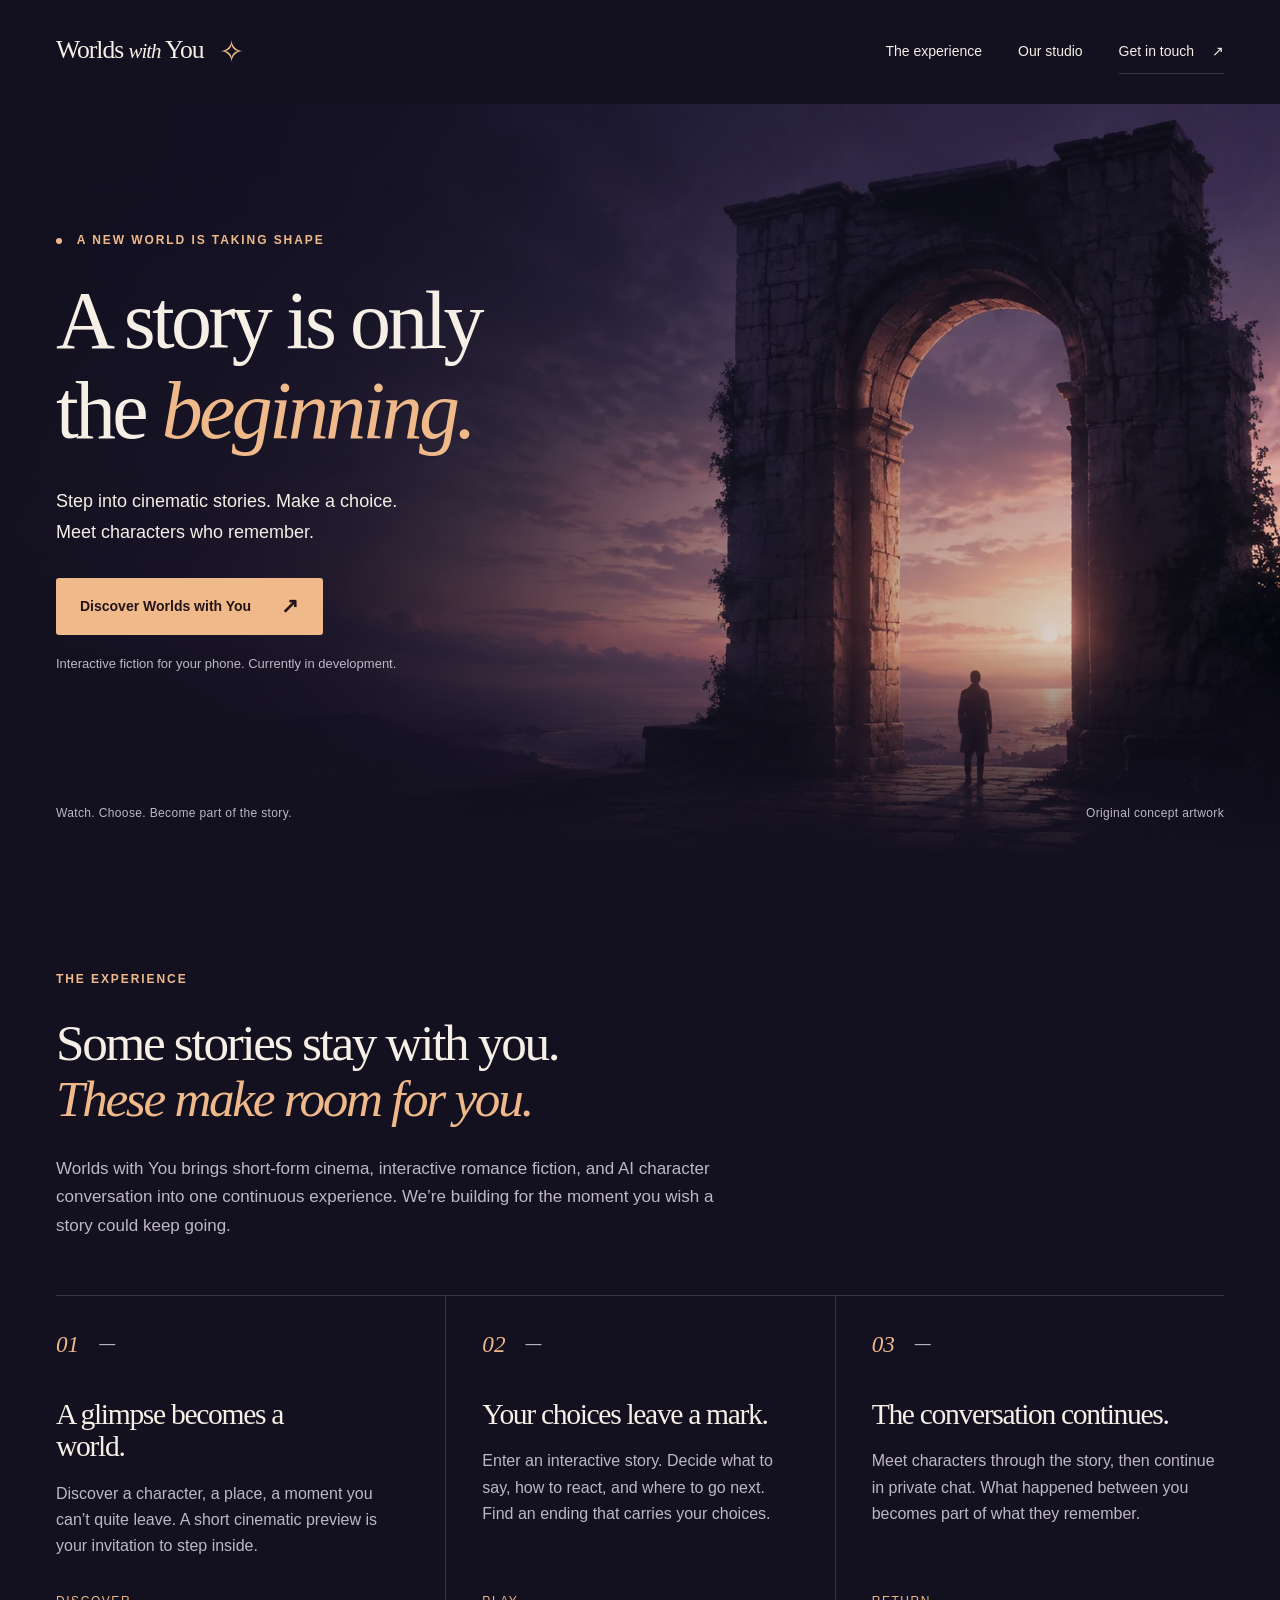
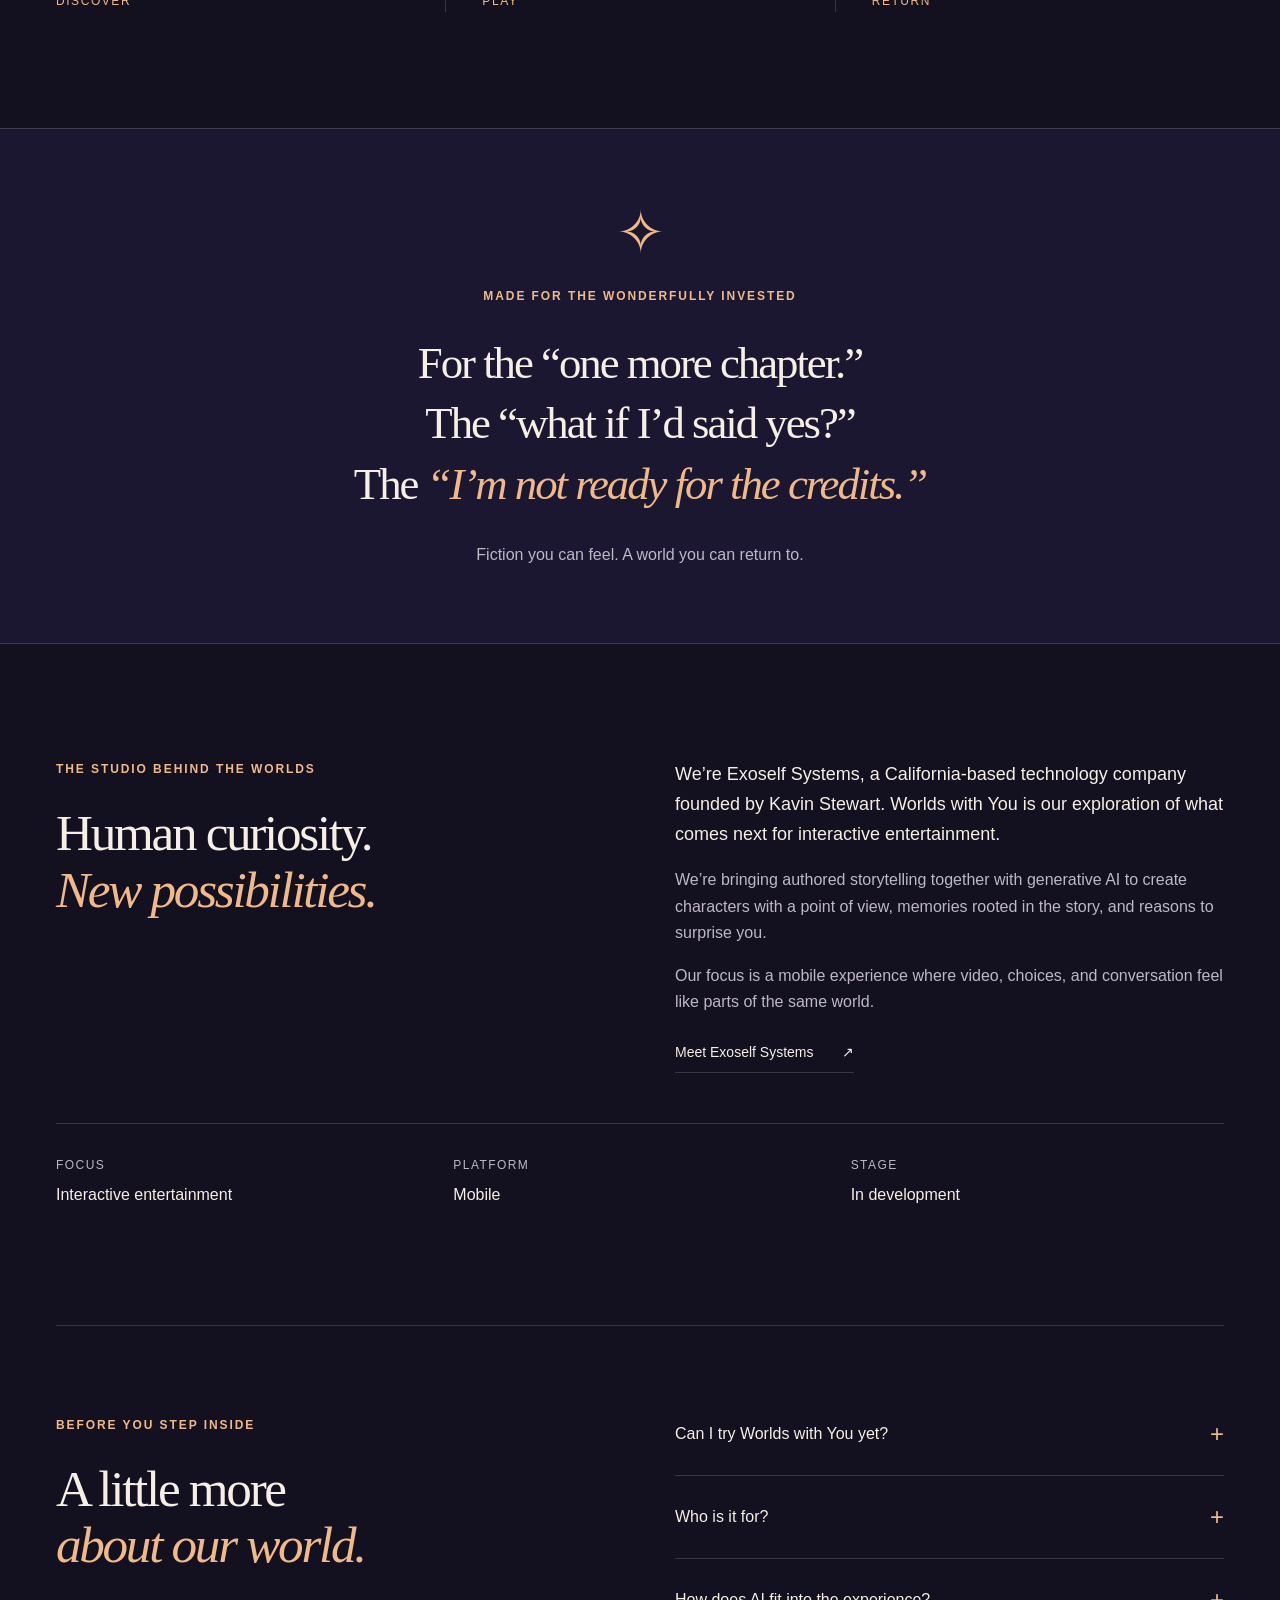
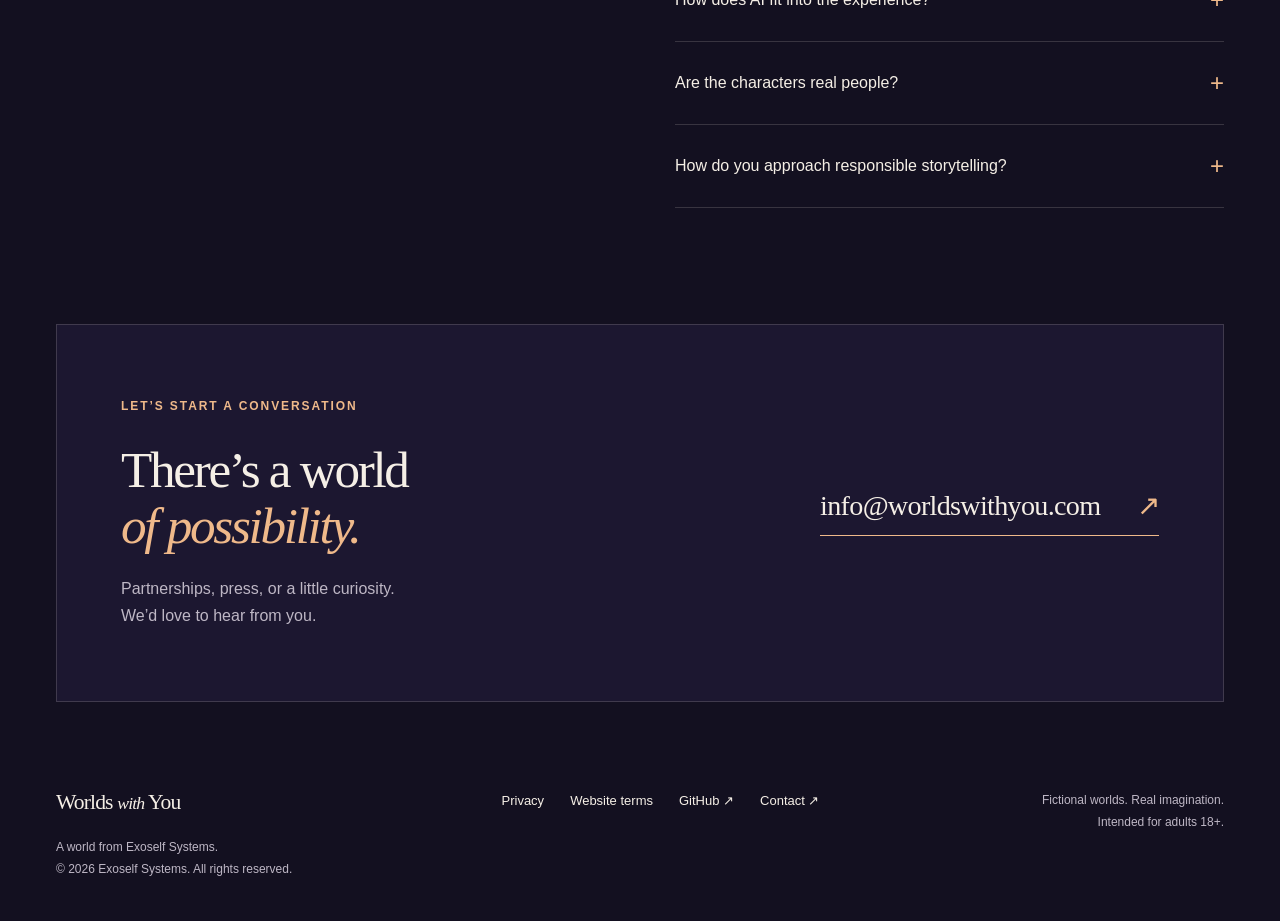
==== public/index.html @ 6b2dba23 "Build Worlds with You public website" ====
<!doctype html>
<html lang="en">
<head>
  <meta charset="utf-8">
  <meta name="viewport" content="width=device-width, initial-scale=1">
  <title>Worlds with You — Stories you step into</title>
  <meta name="description" content="Worlds with You is a new mobile entertainment experience blending cinematic stories, meaningful choices, and AI characters who remember. In development by Exoself Systems.">
  <meta name="theme-color" content="#131020">
  <link rel="canonical" href="https://worldswithyou.com/">
  <meta property="og:type" content="website">
  <meta property="og:title" content="Worlds with You — Stories you step into">
  <meta property="og:description" content="A story is only the beginning. Discover a new kind of interactive fiction, in development by Exoself Systems.">
  <meta property="og:url" content="https://worldswithyou.com/">
  <meta property="og:site_name" content="Worlds with You">
  <meta name="twitter:card" content="summary">
  <link rel="icon" href="assets/favicon.svg" type="image/svg+xml">
  <link rel="stylesheet" href="assets/styles.css">
  <link rel="preload" as="image" href="assets/threshold.webp">
  <script type="application/ld+json">{"@context":"https://schema.org","@type":"Organization","name":"Worlds with You","url":"https://worldswithyou.com/","email":"info@worldswithyou.com","description":"A mobile interactive fiction product in development by Exoself Systems.","parentOrganization":{"@type":"Organization","name":"Exoself Systems","url":"https://exoselfsystems.com/"},"sameAs":["https://github.com/kavinstewart/worldswithyou"]}</script>
</head>
<body>
  <a class="skip-link" href="#main">Skip to content</a>
  <header class="site-header wrap">
    <a class="wordmark" href="./" aria-label="Worlds with You home">Worlds <em>with</em> You<span class="brand-star" aria-hidden="true">✧</span></a>
    <nav aria-label="Main navigation">
      <a href="#experience">The experience</a>
      <a href="#studio">Our studio</a>
      <a class="nav-contact" href="#contact">Get in touch <span aria-hidden="true">↗</span></a>
    </nav>
  </header>
  <main id="main">
    <section class="hero" aria-labelledby="hero-title">
      <img class="hero-art" src="assets/threshold.webp" alt="A stone arch opens onto a luminous sea beneath a dusk-to-dawn sky." width="1672" height="941" fetchpriority="high">
      <div class="hero-shade"></div>
      <div class="hero-content wrap">
        <p class="eyebrow"><span class="status-dot" aria-hidden="true"></span> A new world is taking shape</p>
        <h1 id="hero-title">A story is only<br>the <em>beginning.</em></h1>
        <p class="hero-description">Step into cinematic stories. Make a choice.<br class="desktop-break"> Meet characters who remember.</p>
        <a class="button" href="#experience">Discover Worlds with You <span aria-hidden="true">↗</span></a>
        <p class="hero-note">Interactive fiction for your phone. Currently in development.</p>
      </div>
      <div class="hero-bottom wrap"><span>Watch. Choose. Become part of the story.</span><span class="art-note">Original concept artwork</span></div>
    </section>

    <section class="experience wrap section" id="experience" aria-labelledby="experience-title">
      <div class="section-heading"><p class="eyebrow">The experience</p><h2 id="experience-title">Some stories stay with you.<br><em>These make room for you.</em></h2></div>
      <p class="section-intro">Worlds with You brings short-form cinema, interactive romance fiction, and AI character conversation into one continuous experience. We’re building for the moment you wish a story could keep going.</p>
      <div class="chapters">
        <article><span class="chapter-number">01 <span aria-hidden="true">—</span></span><h3>A glimpse becomes a world.</h3><p>Discover a character, a place, a moment you can’t quite leave. A short cinematic preview is your invitation to step inside.</p><span class="chapter-label">Discover</span></article>
        <article><span class="chapter-number">02 <span aria-hidden="true">—</span></span><h3>Your choices leave a mark.</h3><p>Enter an interactive story. Decide what to say, how to react, and where to go next. Find an ending that carries your choices.</p><span class="chapter-label">Play</span></article>
        <article><span class="chapter-number">03 <span aria-hidden="true">—</span></span><h3>The conversation continues.</h3><p>Meet characters through the story, then continue in private chat. What happened between you becomes part of what they remember.</p><span class="chapter-label">Return</span></article>
      </div>
    </section>

    <section class="manifesto" aria-labelledby="manifesto-title">
      <div class="wrap manifesto-inner"><span class="large-star" aria-hidden="true">✧</span><p class="eyebrow">Made for the wonderfully invested</p><h2 id="manifesto-title">For the “one more chapter.”<br>The “what if I’d said yes?”<br>The <em>“I’m not ready for the credits.”</em></h2><p>Fiction you can feel. A world you can return to.</p></div>
    </section>

    <section class="studio wrap section" id="studio" aria-labelledby="studio-title">
      <div><p class="eyebrow">The studio behind the worlds</p><h2 id="studio-title">Human curiosity.<br><em>New possibilities.</em></h2></div>
      <div class="studio-copy"><p class="lead">We’re Exoself Systems, a California-based technology company founded by Kavin Stewart. Worlds with You is our exploration of what comes next for interactive entertainment.</p><p>We’re bringing authored storytelling together with generative AI to create characters with a point of view, memories rooted in the story, and reasons to surprise you.</p><p>Our focus is a mobile experience where video, choices, and conversation feel like parts of the same world.</p><a class="text-link" href="https://exoselfsystems.com/">Meet Exoself Systems <span aria-hidden="true">↗</span></a></div>
      <div class="studio-facts"><div><span>Focus</span><strong>Interactive entertainment</strong></div><div><span>Platform</span><strong>Mobile</strong></div><div><span>Stage</span><strong>In development</strong></div></div>
    </section>

    <section class="questions wrap section" aria-labelledby="questions-title">
      <div><p class="eyebrow">Before you step inside</p><h2 id="questions-title">A little more<br><em>about our world.</em></h2></div>
      <div class="faq-list">
        <details><summary>Can I try Worlds with You yet?<span aria-hidden="true">+</span></summary><p>We’re developing the first experience. There’s no public release or announced launch date yet. For product questions or partnership enquiries, contact <a href="mailto:info@worldswithyou.com">info@worldswithyou.com</a>.</p></details>
        <details><summary>Who is it for?<span aria-hidden="true">+</span></summary><p>Worlds with You is being created for adults aged 18 and over who enjoy cinematic stories, interactive romance, and character-driven fiction. All romanceable characters are adults.</p></details>
        <details><summary>How does AI fit into the experience?<span aria-hidden="true">+</span></summary><p>We’re combining authored story moments with AI-generated character dialogue. Conversations are designed to reflect each character’s personality and what they know about your story, including the choices you’ve made.</p></details>
        <details><summary>Are the characters real people?<span aria-hidden="true">+</span></summary><p>No. The worlds, stories, and characters are fiction. Worlds with You is an entertainment experience, and we make that distinction clear.</p></details>
        <details><summary>How do you approach responsible storytelling?<span aria-hidden="true">+</span></summary><p>Our development principles include an adult audience, clear fictional framing, character boundaries, and content review. The app’s privacy information and terms will be available before a public release.</p></details>
      </div>
    </section>

    <section class="contact wrap" id="contact" aria-labelledby="contact-title"><div><p class="eyebrow">Let’s start a conversation</p><h2 id="contact-title">There’s a world<br><em>of possibility.</em></h2><p>Partnerships, press, or a little curiosity.<br>We’d love to hear from you.</p></div><a class="contact-link" href="mailto:info@worldswithyou.com">info@worldswithyou.com <span aria-hidden="true">↗</span></a></section>
  </main>
  <footer class="site-footer wrap"><div><a class="wordmark" href="./">Worlds <em>with</em> You</a><p>A world from Exoself Systems.<br>© 2026 Exoself Systems. All rights reserved.</p></div><div class="footer-links"><a href="privacy/">Privacy</a><a href="terms/">Website terms</a><a href="https://github.com/kavinstewart/worldswithyou">GitHub <span aria-hidden="true">↗</span></a><a href="mailto:info@worldswithyou.com">Contact <span aria-hidden="true">↗</span></a></div><p class="footer-note">Fictional worlds. Real imagination.<br>Intended for adults 18+.</p></footer>
</body>
</html>
---- public/assets/styles.css ----
:root{color-scheme:dark;--ink:#131020;--raised:#1c1730;--deep:#080610;--paper:#f5efe6;--muted:#beb7c5;--warm:#efb98a;--warm-ink:#241318;--line:rgba(245,239,230,.16);--serif:Georgia,'Times New Roman',serif;--sans:-apple-system,BlinkMacSystemFont,'Segoe UI',sans-serif}
*{box-sizing:border-box}html{scroll-behavior:smooth;scroll-padding-top:2rem}body{margin:0;background:var(--ink);color:var(--paper);font:1rem/1.65 var(--sans);-webkit-font-smoothing:antialiased}a{color:inherit;text-decoration:none}a:hover{color:var(--warm)}a:focus-visible,summary:focus-visible{outline:2px solid var(--warm);outline-offset:7px;border-radius:2px}::selection{background:var(--warm);color:var(--warm-ink)}.wrap{width:min(1280px,calc(100% - 112px));margin-inline:auto}.skip-link{position:absolute;top:-100px;left:1rem;padding:.8rem 1rem;background:var(--warm);color:var(--warm-ink);z-index:10}.skip-link:focus{top:1rem}.site-header{min-height:104px;display:flex;align-items:center;justify-content:space-between;gap:30px}.wordmark{font:1.6rem/1.2 var(--serif);white-space:nowrap;letter-spacing:-.04em}.wordmark em{font-size:.82em;font-weight:400}.brand-star{display:inline-block;font-size:1.9rem;color:var(--warm);margin-left:16px;vertical-align:middle}.site-header nav{display:flex;align-items:center;gap:36px;font-size:.875rem}.nav-contact{padding:10px 0;border-bottom:1px solid var(--line)}.nav-contact span{margin-left:14px}.hero{position:relative;isolation:isolate;min-height:750px;display:flex;align-items:center;overflow:hidden}.hero-art{position:absolute;inset:0;width:100%;height:100%;object-fit:cover;object-position:center 55%;z-index:-3}.hero-shade{position:absolute;inset:0;background:linear-gradient(90deg,rgba(19,16,32,.94) 0%,rgba(19,16,32,.80) 27%,rgba(19,16,32,.32) 58%,rgba(19,16,32,.04) 100%),linear-gradient(0deg,var(--ink) 0%,transparent 28%,rgba(19,16,32,.16) 95%);z-index:-2}.hero-content{padding-block:70px 122px}.eyebrow{margin:0 0 25px;color:var(--warm);font-size:.75rem;font-weight:550;letter-spacing:.16em;text-transform:uppercase}.status-dot{display:inline-block;width:6px;height:6px;background:var(--warm);border-radius:50%;margin-right:10px;vertical-align:middle}h1,h2,h3,p{margin-top:0}h1,h2,h3{font-family:var(--serif);font-weight:400;line-height:1.1;letter-spacing:-.045em}h1{font-size:clamp(3.6rem,6.4vw,6rem);margin-bottom:30px;max-width:800px}h1 em,h2 em{font-weight:400;color:var(--warm)}.hero-description{font-size:1.125rem;line-height:1.7;color:var(--paper);max-width:470px;margin-bottom:31px}.button{display:inline-flex;align-items:center;justify-content:space-between;gap:30px;padding:17px 24px;background:var(--warm);color:var(--warm-ink);font-size:.875rem;font-weight:600;border-radius:3px;transition:background .2s,transform .2s}.button:hover{background:#dfa477;color:var(--warm-ink);transform:translateY(-2px)}.button span{font-size:1.3rem;line-height:1}.hero-note{margin:18px 0 0;color:var(--muted);font-size:.8125rem;max-width:420px}.hero-bottom{position:absolute;bottom:30px;left:0;right:0;display:flex;justify-content:space-between;gap:20px;font-size:.75rem;letter-spacing:.03em;color:var(--muted)}.art-note{text-align:right}.section{padding-block:116px}.section-heading h2,h2{font-size:clamp(2.65rem,4vw,4rem);margin-bottom:28px}.section-intro{max-width:665px;color:var(--muted);font-size:1.0625rem;margin-bottom:55px}.chapters{display:grid;grid-template-columns:repeat(3,1fr);border-top:1px solid var(--line)}.chapters article{padding:35px 36px 0 0;display:flex;flex-direction:column}.chapters article+article{padding-left:36px;border-left:1px solid var(--line)}.chapters article:last-child{padding-right:0}.chapter-number{color:var(--warm);font:italic 1.45rem var(--serif);display:flex;align-items:center;gap:20px;margin-bottom:40px}.chapter-number span{font:1rem var(--sans);color:var(--muted)}h3{font-size:1.85rem;max-width:300px;margin-bottom:18px}.chapters p{color:var(--muted);max-width:350px;margin-bottom:32px}.chapter-label{color:var(--warm);font-size:.75rem;text-transform:uppercase;letter-spacing:.13em;margin-top:auto}.manifesto{background:var(--raised);border-block:1px solid var(--line)}.manifesto-inner{padding-block:75px;text-align:center}.large-star{font:3.7rem/1 var(--serif);color:var(--warm);display:block;margin-bottom:24px}.manifesto .eyebrow{margin-bottom:26px}.manifesto h2{font-size:clamp(2rem,3.5vw,3.3rem);line-height:1.35}.manifesto p:last-child{color:var(--muted);margin-bottom:0}.studio,.questions{display:grid;grid-template-columns:1fr 1fr;gap:50px 70px}.studio-copy p{color:var(--muted)}.studio-copy .lead{font-size:1.125rem;color:var(--paper)}.text-link{display:inline-flex;gap:28px;align-items:center;border-bottom:1px solid var(--line);padding:0 0 7px;font-size:.875rem;margin-top:10px}.studio-facts{grid-column:1/-1;display:grid;grid-template-columns:repeat(3,1fr);padding-top:32px;border-top:1px solid var(--line);gap:24px}.studio-facts span{display:block;font-size:.75rem;letter-spacing:.12em;text-transform:uppercase;color:var(--muted);margin-bottom:7px}.studio-facts strong{font-weight:450;font-size:1rem}.questions{border-top:1px solid var(--line);padding-top:90px}.faq-list details{border-bottom:1px solid var(--line)}.faq-list summary{display:flex;align-items:center;justify-content:space-between;gap:25px;padding:23px 0;list-style:none;cursor:pointer;font-size:1rem;line-height:1.5}.faq-list details:first-child summary{padding-top:0}.faq-list summary::-webkit-details-marker{display:none}.faq-list summary span{font-size:1.5rem;color:var(--warm);font-weight:300;transition:transform .2s}.faq-list details[open] summary span{transform:rotate(45deg)}.faq-list p{font-size:1rem;color:var(--muted);padding-right:25px;margin-bottom:24px}.faq-list a,.legal-copy a{text-decoration:underline;text-underline-offset:4px;overflow-wrap:anywhere}.contact{display:flex;justify-content:space-between;align-items:center;gap:40px;padding:72px 64px;background:var(--raised);border:1px solid var(--line);margin-bottom:88px}.contact h2{margin-bottom:22px}.contact p:last-child{color:var(--muted);margin-bottom:0}.contact-link{font:clamp(1.2rem,2.2vw,2rem) var(--serif);letter-spacing:-.025em;border-bottom:1px solid var(--warm);padding-bottom:13px;overflow-wrap:anywhere}.contact-link span{display:inline-block;margin-left:30px;color:var(--warm)}.site-footer{display:grid;grid-template-columns:1.2fr 1fr 1fr;gap:30px;padding-block:0 40px}.site-footer .wordmark{font-size:1.35rem}.site-footer p{font-size:.75rem;color:var(--muted);margin:20px 0 0;line-height:1.8}.footer-links{display:flex;gap:12px 26px;align-content:start;flex-wrap:wrap;font-size:.8125rem}.site-footer .footer-note{margin-top:0;text-align:right}.legal-main{max-width:800px;padding-block:65px 95px}.legal-main h1{font-size:clamp(3rem,5vw,4.5rem)}.legal-copy h2{font:1.6rem var(--serif);letter-spacing:-.02em;margin-top:35px;margin-bottom:14px}.legal-copy p,.legal-copy li{color:var(--muted)}.legal-main .eyebrow{margin-bottom:20px}.legal-footer{border-top:1px solid var(--line);padding-top:30px}.error-page{min-height:65vh}.error-page p{color:var(--muted)}
@media(min-width:1600px){.hero{min-height:850px}.hero-art{object-position:center 52%}}
@media(max-width:1000px){.wrap{width:calc(100% - 64px)}.site-header nav{gap:24px}.hero{min-height:700px}h1{font-size:5rem}.studio,.questions{gap:40px}.contact{padding:50px 40px;align-items:flex-start;flex-direction:column}.contact-link{font-size:1.7rem}.chapters article{padding-right:22px}.chapters article+article{padding-left:22px}.site-footer{grid-template-columns:1fr 1fr}.site-footer .footer-note{grid-column:1/-1;text-align:left}}
@media(max-width:680px){.wrap{width:calc(100% - 40px)}.site-header{min-height:86px;gap:20px}.wordmark{font-size:1.3rem}.brand-star{display:none}.site-header nav>a:not(.nav-contact){display:none}.site-header nav{font-size:.8125rem}.nav-contact span{margin-left:8px}.hero{min-height:780px;align-items:flex-start}.hero-content{padding-top:55px;padding-bottom:210px}.hero-art{object-position:65% center}.hero-shade{background:linear-gradient(180deg,rgba(19,16,32,.88) 0%,rgba(19,16,32,.7) 44%,rgba(19,16,32,.15) 73%,var(--ink) 100%),linear-gradient(90deg,rgba(19,16,32,.36),transparent)}.eyebrow{font-size:.6875rem;letter-spacing:.12em;margin-bottom:24px}h1{font-size:clamp(3.4rem,12vw,5rem);line-height:1.04;margin-bottom:25px}.hero-description{font-size:1rem;max-width:320px}.desktop-break{display:none}.button{font-size:.8125rem;padding:16px 20px;gap:25px}.hero-note{font-size:.75rem;max-width:280px}.hero-bottom{bottom:23px;flex-direction:column;gap:3px;font-size:.6875rem}.art-note{text-align:left}.section{padding-block:76px}h2,.section-heading h2{font-size:2.6rem}.section-intro{font-size:1rem;margin-bottom:35px}.chapters{grid-template-columns:1fr}.chapters article,.chapters article+article{padding:30px 0;border-left:0;border-bottom:1px solid var(--line)}.chapter-number{margin-bottom:20px}h3{max-width:none;font-size:1.85rem}.chapters p{max-width:none;margin-bottom:20px}.manifesto-inner{padding-block:55px}.manifesto h2{font-size:1.9rem;line-height:1.4}.manifesto p:last-child{font-size:.875rem}.studio,.questions{grid-template-columns:1fr;gap:18px}.studio h2,.questions h2{margin-bottom:18px}.studio-facts{grid-template-columns:1fr;gap:20px;margin-top:20px}.studio-facts div{display:flex;justify-content:space-between;gap:16px;align-items:baseline}.studio-facts span{margin:0}.studio-facts strong{font-size:.875rem;text-align:right}.faq-list summary{font-size:.9375rem}.faq-list details:first-child summary{padding-top:15px}.faq-list p{padding-right:8px}.contact{width:calc(100% - 40px);padding:38px 24px;margin-bottom:55px;gap:32px}.contact h2{font-size:2.6rem}.contact-link{font-size:clamp(1.05rem,5.4vw,1.6rem);width:100%;display:flex;justify-content:space-between;gap:8px}.contact-link span{margin:0}.site-footer{grid-template-columns:1fr;gap:28px}.site-footer p{margin-top:14px}.site-footer .footer-note{grid-column:auto}.footer-links{font-size:.8125rem;gap:18px}.legal-main{padding-top:40px}.legal-copy h2{font-size:1.5rem}}
@media(prefers-reduced-motion:reduce){html{scroll-behavior:auto}*,*::before,*::after{transition:none!important}}
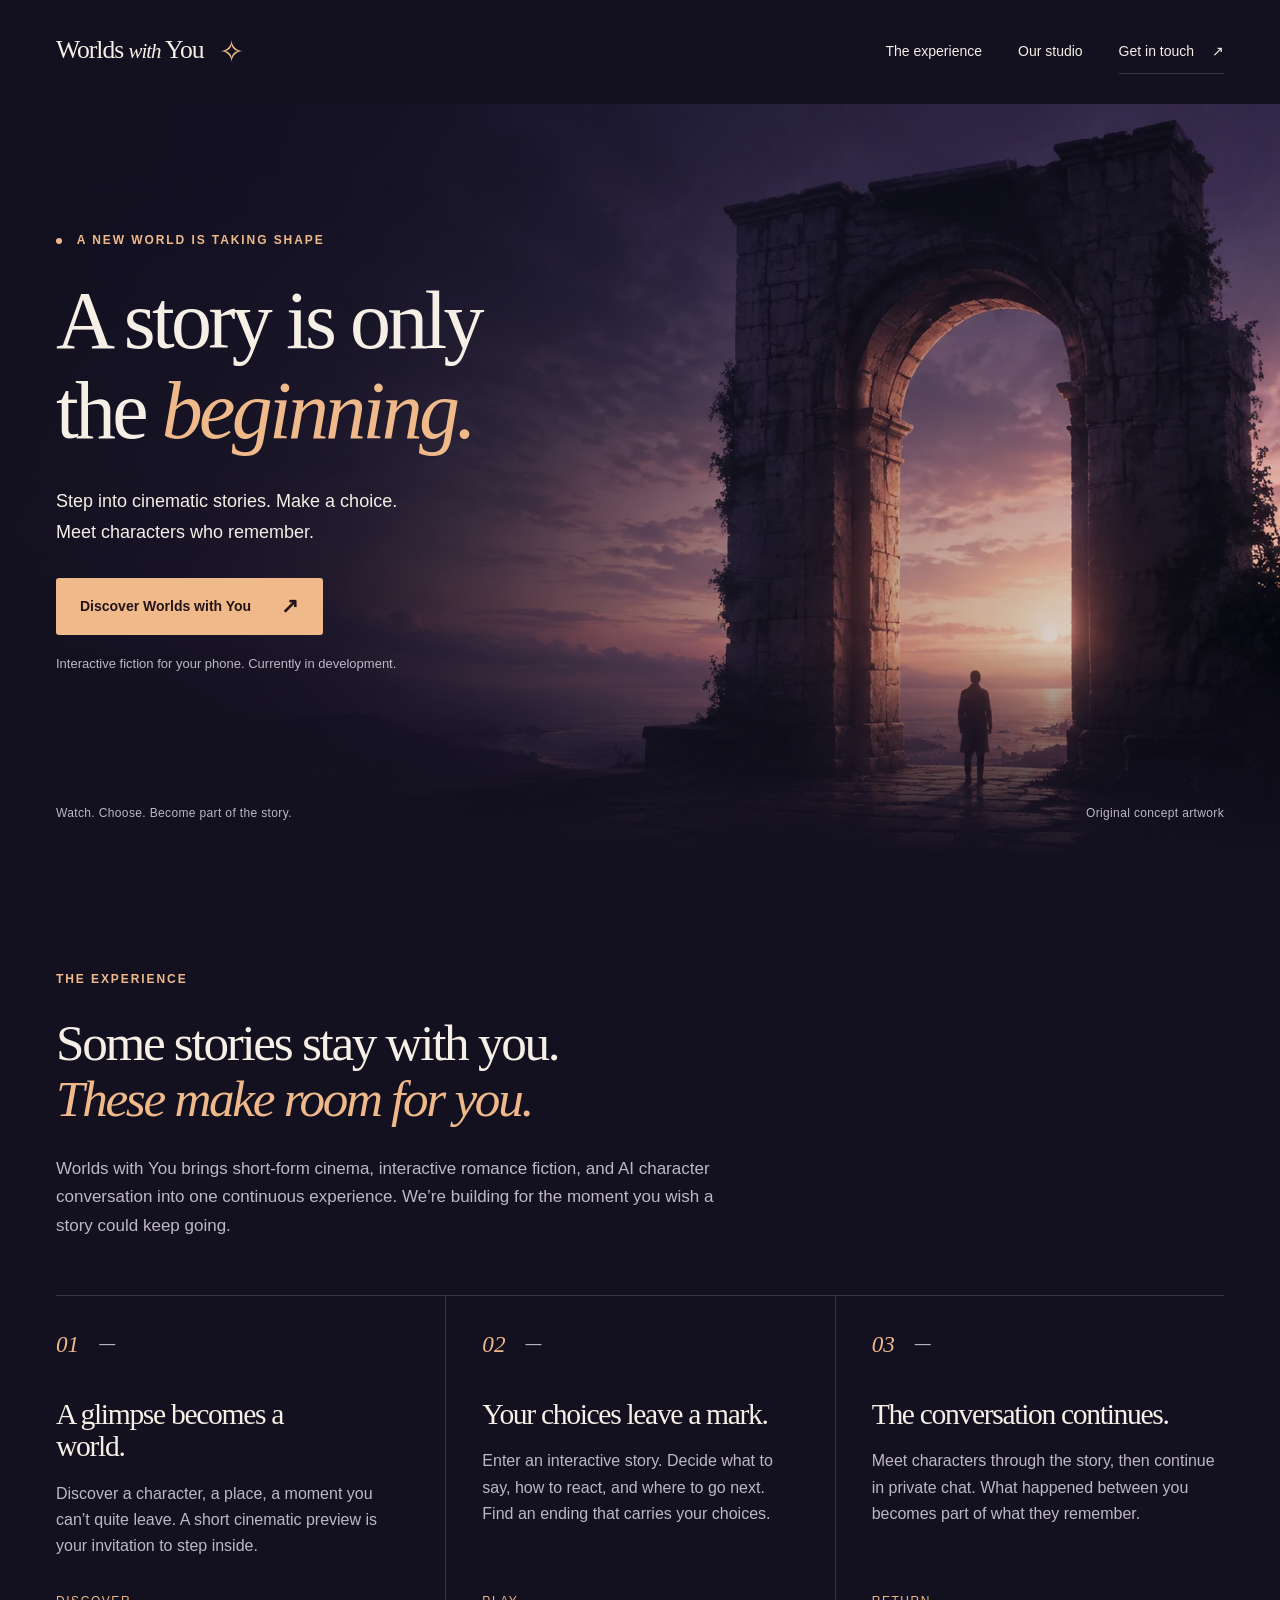
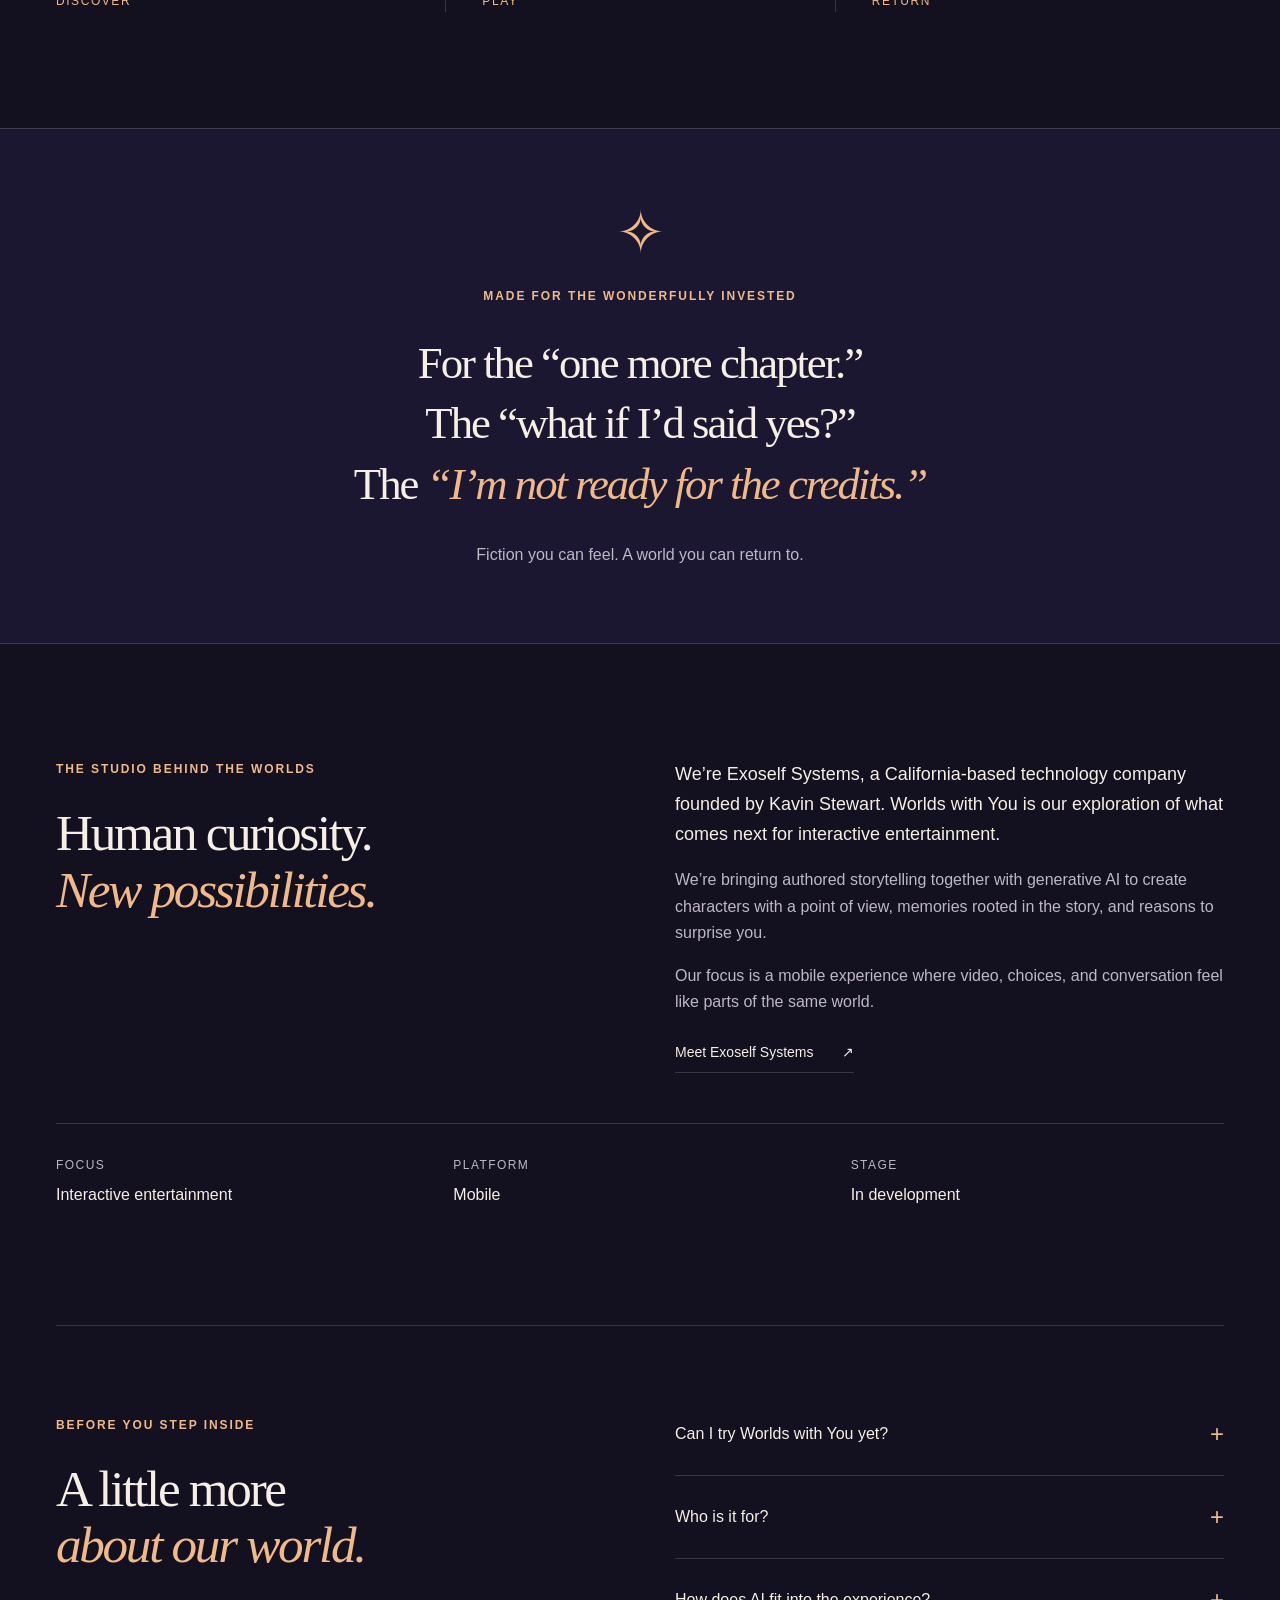
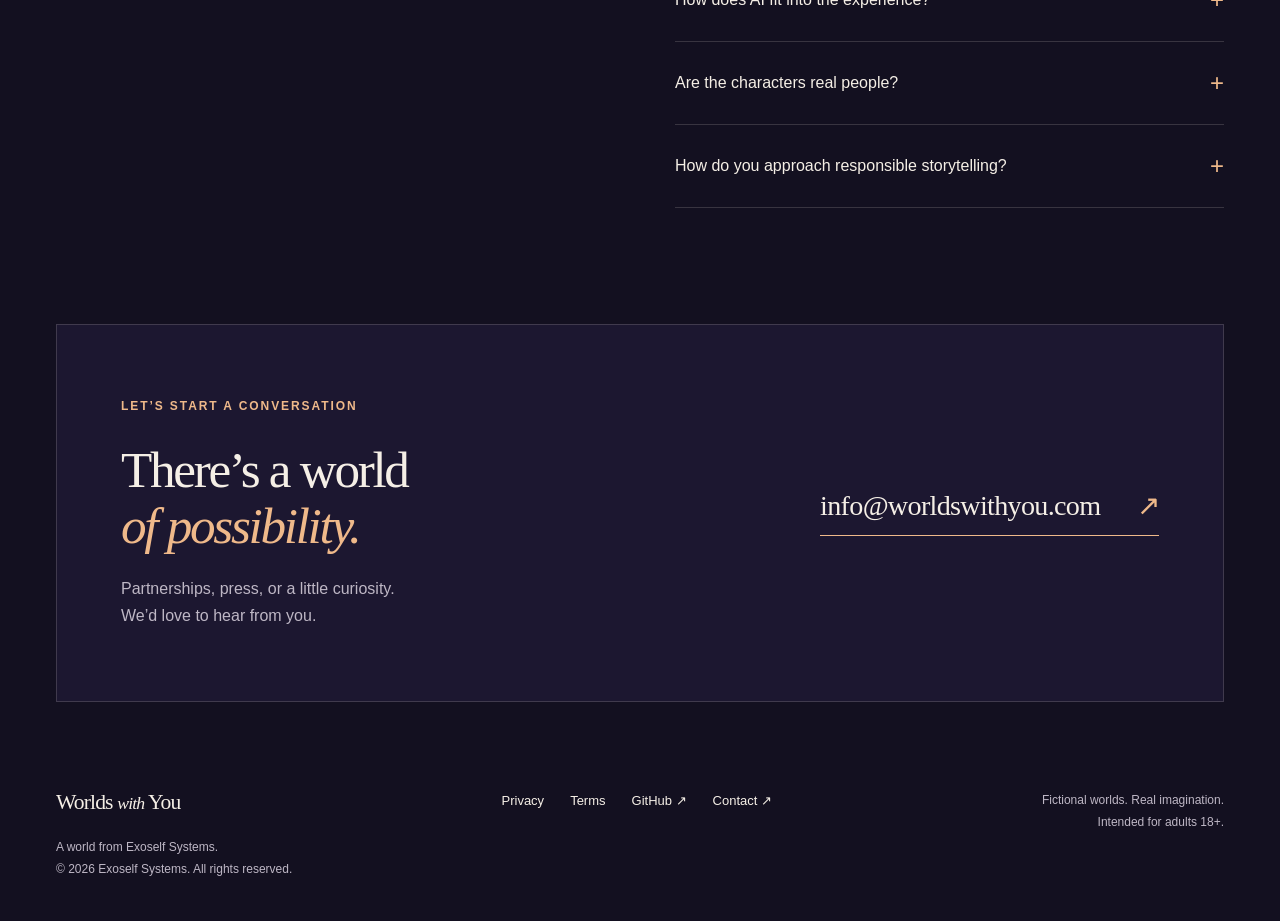
==== commit 106ecd25: "Publish the app privacy policy and terms of service Replaces the website-only notices with the World" ====
--- a/public/index.html
+++ b/public/index.html
@@ -69,12 +69,12 @@
         <details><summary>Who is it for?<span aria-hidden="true">+</span></summary><p>Worlds with You is being created for adults aged 18 and over who enjoy cinematic stories, interactive romance, and character-driven fiction. All romanceable characters are adults.</p></details>
         <details><summary>How does AI fit into the experience?<span aria-hidden="true">+</span></summary><p>We’re combining authored story moments with AI-generated character dialogue. Conversations are designed to reflect each character’s personality and what they know about your story, including the choices you’ve made.</p></details>
         <details><summary>Are the characters real people?<span aria-hidden="true">+</span></summary><p>No. The worlds, stories, and characters are fiction. Worlds with You is an entertainment experience, and we make that distinction clear.</p></details>
-        <details><summary>How do you approach responsible storytelling?<span aria-hidden="true">+</span></summary><p>Our development principles include an adult audience, clear fictional framing, character boundaries, and content review. The app’s privacy information and terms will be available before a public release.</p></details>
+        <details><summary>How do you approach responsible storytelling?<span aria-hidden="true">+</span></summary><p>Our development principles include an adult audience, clear fictional framing, character boundaries, and content review. Read our <a href="privacy/">Privacy Policy</a> and <a href="terms/">Terms of Service</a>.</p></details>
       </div>
     </section>
 
     <section class="contact wrap" id="contact" aria-labelledby="contact-title"><div><p class="eyebrow">Let’s start a conversation</p><h2 id="contact-title">There’s a world<br><em>of possibility.</em></h2><p>Partnerships, press, or a little curiosity.<br>We’d love to hear from you.</p></div><a class="contact-link" href="mailto:info@worldswithyou.com">info@worldswithyou.com <span aria-hidden="true">↗</span></a></section>
   </main>
-  <footer class="site-footer wrap"><div><a class="wordmark" href="./">Worlds <em>with</em> You</a><p>A world from Exoself Systems.<br>© 2026 Exoself Systems. All rights reserved.</p></div><div class="footer-links"><a href="privacy/">Privacy</a><a href="terms/">Website terms</a><a href="https://github.com/kavinstewart/worldswithyou">GitHub <span aria-hidden="true">↗</span></a><a href="mailto:info@worldswithyou.com">Contact <span aria-hidden="true">↗</span></a></div><p class="footer-note">Fictional worlds. Real imagination.<br>Intended for adults 18+.</p></footer>
+  <footer class="site-footer wrap"><div><a class="wordmark" href="./">Worlds <em>with</em> You</a><p>A world from Exoself Systems.<br>© 2026 Exoself Systems. All rights reserved.</p></div><div class="footer-links"><a href="privacy/">Privacy</a><a href="terms/">Terms</a><a href="https://github.com/kavinstewart/worldswithyou">GitHub <span aria-hidden="true">↗</span></a><a href="mailto:info@worldswithyou.com">Contact <span aria-hidden="true">↗</span></a></div><p class="footer-note">Fictional worlds. Real imagination.<br>Intended for adults 18+.</p></footer>
 </body>
 </html>
--- a/public/assets/styles.css
+++ b/public/assets/styles.css
@@ -1,5 +1,5 @@
 :root{color-scheme:dark;--ink:#131020;--raised:#1c1730;--deep:#080610;--paper:#f5efe6;--muted:#beb7c5;--warm:#efb98a;--warm-ink:#241318;--line:rgba(245,239,230,.16);--serif:Georgia,'Times New Roman',serif;--sans:-apple-system,BlinkMacSystemFont,'Segoe UI',sans-serif}
-*{box-sizing:border-box}html{scroll-behavior:smooth;scroll-padding-top:2rem}body{margin:0;background:var(--ink);color:var(--paper);font:1rem/1.65 var(--sans);-webkit-font-smoothing:antialiased}a{color:inherit;text-decoration:none}a:hover{color:var(--warm)}a:focus-visible,summary:focus-visible{outline:2px solid var(--warm);outline-offset:7px;border-radius:2px}::selection{background:var(--warm);color:var(--warm-ink)}.wrap{width:min(1280px,calc(100% - 112px));margin-inline:auto}.skip-link{position:absolute;top:-100px;left:1rem;padding:.8rem 1rem;background:var(--warm);color:var(--warm-ink);z-index:10}.skip-link:focus{top:1rem}.site-header{min-height:104px;display:flex;align-items:center;justify-content:space-between;gap:30px}.wordmark{font:1.6rem/1.2 var(--serif);white-space:nowrap;letter-spacing:-.04em}.wordmark em{font-size:.82em;font-weight:400}.brand-star{display:inline-block;font-size:1.9rem;color:var(--warm);margin-left:16px;vertical-align:middle}.site-header nav{display:flex;align-items:center;gap:36px;font-size:.875rem}.nav-contact{padding:10px 0;border-bottom:1px solid var(--line)}.nav-contact span{margin-left:14px}.hero{position:relative;isolation:isolate;min-height:750px;display:flex;align-items:center;overflow:hidden}.hero-art{position:absolute;inset:0;width:100%;height:100%;object-fit:cover;object-position:center 55%;z-index:-3}.hero-shade{position:absolute;inset:0;background:linear-gradient(90deg,rgba(19,16,32,.94) 0%,rgba(19,16,32,.80) 27%,rgba(19,16,32,.32) 58%,rgba(19,16,32,.04) 100%),linear-gradient(0deg,var(--ink) 0%,transparent 28%,rgba(19,16,32,.16) 95%);z-index:-2}.hero-content{padding-block:70px 122px}.eyebrow{margin:0 0 25px;color:var(--warm);font-size:.75rem;font-weight:550;letter-spacing:.16em;text-transform:uppercase}.status-dot{display:inline-block;width:6px;height:6px;background:var(--warm);border-radius:50%;margin-right:10px;vertical-align:middle}h1,h2,h3,p{margin-top:0}h1,h2,h3{font-family:var(--serif);font-weight:400;line-height:1.1;letter-spacing:-.045em}h1{font-size:clamp(3.6rem,6.4vw,6rem);margin-bottom:30px;max-width:800px}h1 em,h2 em{font-weight:400;color:var(--warm)}.hero-description{font-size:1.125rem;line-height:1.7;color:var(--paper);max-width:470px;margin-bottom:31px}.button{display:inline-flex;align-items:center;justify-content:space-between;gap:30px;padding:17px 24px;background:var(--warm);color:var(--warm-ink);font-size:.875rem;font-weight:600;border-radius:3px;transition:background .2s,transform .2s}.button:hover{background:#dfa477;color:var(--warm-ink);transform:translateY(-2px)}.button span{font-size:1.3rem;line-height:1}.hero-note{margin:18px 0 0;color:var(--muted);font-size:.8125rem;max-width:420px}.hero-bottom{position:absolute;bottom:30px;left:0;right:0;display:flex;justify-content:space-between;gap:20px;font-size:.75rem;letter-spacing:.03em;color:var(--muted)}.art-note{text-align:right}.section{padding-block:116px}.section-heading h2,h2{font-size:clamp(2.65rem,4vw,4rem);margin-bottom:28px}.section-intro{max-width:665px;color:var(--muted);font-size:1.0625rem;margin-bottom:55px}.chapters{display:grid;grid-template-columns:repeat(3,1fr);border-top:1px solid var(--line)}.chapters article{padding:35px 36px 0 0;display:flex;flex-direction:column}.chapters article+article{padding-left:36px;border-left:1px solid var(--line)}.chapters article:last-child{padding-right:0}.chapter-number{color:var(--warm);font:italic 1.45rem var(--serif);display:flex;align-items:center;gap:20px;margin-bottom:40px}.chapter-number span{font:1rem var(--sans);color:var(--muted)}h3{font-size:1.85rem;max-width:300px;margin-bottom:18px}.chapters p{color:var(--muted);max-width:350px;margin-bottom:32px}.chapter-label{color:var(--warm);font-size:.75rem;text-transform:uppercase;letter-spacing:.13em;margin-top:auto}.manifesto{background:var(--raised);border-block:1px solid var(--line)}.manifesto-inner{padding-block:75px;text-align:center}.large-star{font:3.7rem/1 var(--serif);color:var(--warm);display:block;margin-bottom:24px}.manifesto .eyebrow{margin-bottom:26px}.manifesto h2{font-size:clamp(2rem,3.5vw,3.3rem);line-height:1.35}.manifesto p:last-child{color:var(--muted);margin-bottom:0}.studio,.questions{display:grid;grid-template-columns:1fr 1fr;gap:50px 70px}.studio-copy p{color:var(--muted)}.studio-copy .lead{font-size:1.125rem;color:var(--paper)}.text-link{display:inline-flex;gap:28px;align-items:center;border-bottom:1px solid var(--line);padding:0 0 7px;font-size:.875rem;margin-top:10px}.studio-facts{grid-column:1/-1;display:grid;grid-template-columns:repeat(3,1fr);padding-top:32px;border-top:1px solid var(--line);gap:24px}.studio-facts span{display:block;font-size:.75rem;letter-spacing:.12em;text-transform:uppercase;color:var(--muted);margin-bottom:7px}.studio-facts strong{font-weight:450;font-size:1rem}.questions{border-top:1px solid var(--line);padding-top:90px}.faq-list details{border-bottom:1px solid var(--line)}.faq-list summary{display:flex;align-items:center;justify-content:space-between;gap:25px;padding:23px 0;list-style:none;cursor:pointer;font-size:1rem;line-height:1.5}.faq-list details:first-child summary{padding-top:0}.faq-list summary::-webkit-details-marker{display:none}.faq-list summary span{font-size:1.5rem;color:var(--warm);font-weight:300;transition:transform .2s}.faq-list details[open] summary span{transform:rotate(45deg)}.faq-list p{font-size:1rem;color:var(--muted);padding-right:25px;margin-bottom:24px}.faq-list a,.legal-copy a{text-decoration:underline;text-underline-offset:4px;overflow-wrap:anywhere}.contact{display:flex;justify-content:space-between;align-items:center;gap:40px;padding:72px 64px;background:var(--raised);border:1px solid var(--line);margin-bottom:88px}.contact h2{margin-bottom:22px}.contact p:last-child{color:var(--muted);margin-bottom:0}.contact-link{font:clamp(1.2rem,2.2vw,2rem) var(--serif);letter-spacing:-.025em;border-bottom:1px solid var(--warm);padding-bottom:13px;overflow-wrap:anywhere}.contact-link span{display:inline-block;margin-left:30px;color:var(--warm)}.site-footer{display:grid;grid-template-columns:1.2fr 1fr 1fr;gap:30px;padding-block:0 40px}.site-footer .wordmark{font-size:1.35rem}.site-footer p{font-size:.75rem;color:var(--muted);margin:20px 0 0;line-height:1.8}.footer-links{display:flex;gap:12px 26px;align-content:start;flex-wrap:wrap;font-size:.8125rem}.site-footer .footer-note{margin-top:0;text-align:right}.legal-main{max-width:800px;padding-block:65px 95px}.legal-main h1{font-size:clamp(3rem,5vw,4.5rem)}.legal-copy h2{font:1.6rem var(--serif);letter-spacing:-.02em;margin-top:35px;margin-bottom:14px}.legal-copy p,.legal-copy li{color:var(--muted)}.legal-main .eyebrow{margin-bottom:20px}.legal-footer{border-top:1px solid var(--line);padding-top:30px}.error-page{min-height:65vh}.error-page p{color:var(--muted)}
+*{box-sizing:border-box}html{scroll-behavior:smooth;scroll-padding-top:2rem}body{margin:0;background:var(--ink);color:var(--paper);font:1rem/1.65 var(--sans);-webkit-font-smoothing:antialiased}a{color:inherit;text-decoration:none}a:hover{color:var(--warm)}a:focus-visible,summary:focus-visible{outline:2px solid var(--warm);outline-offset:7px;border-radius:2px}::selection{background:var(--warm);color:var(--warm-ink)}.wrap{width:min(1280px,calc(100% - 112px));margin-inline:auto}.skip-link{position:absolute;top:-100px;left:1rem;padding:.8rem 1rem;background:var(--warm);color:var(--warm-ink);z-index:10}.skip-link:focus{top:1rem}.site-header{min-height:104px;display:flex;align-items:center;justify-content:space-between;gap:30px}.wordmark{font:1.6rem/1.2 var(--serif);white-space:nowrap;letter-spacing:-.04em}.wordmark em{font-size:.82em;font-weight:400}.brand-star{display:inline-block;font-size:1.9rem;color:var(--warm);margin-left:16px;vertical-align:middle}.site-header nav{display:flex;align-items:center;gap:36px;font-size:.875rem}.nav-contact{padding:10px 0;border-bottom:1px solid var(--line)}.nav-contact span{margin-left:14px}.hero{position:relative;isolation:isolate;min-height:750px;display:flex;align-items:center;overflow:hidden}.hero-art{position:absolute;inset:0;width:100%;height:100%;object-fit:cover;object-position:center 55%;z-index:-3}.hero-shade{position:absolute;inset:0;background:linear-gradient(90deg,rgba(19,16,32,.94) 0%,rgba(19,16,32,.80) 27%,rgba(19,16,32,.32) 58%,rgba(19,16,32,.04) 100%),linear-gradient(0deg,var(--ink) 0%,transparent 28%,rgba(19,16,32,.16) 95%);z-index:-2}.hero-content{padding-block:70px 122px}.eyebrow{margin:0 0 25px;color:var(--warm);font-size:.75rem;font-weight:550;letter-spacing:.16em;text-transform:uppercase}.status-dot{display:inline-block;width:6px;height:6px;background:var(--warm);border-radius:50%;margin-right:10px;vertical-align:middle}h1,h2,h3,p{margin-top:0}h1,h2,h3{font-family:var(--serif);font-weight:400;line-height:1.1;letter-spacing:-.045em}h1{font-size:clamp(3.6rem,6.4vw,6rem);margin-bottom:30px;max-width:800px}h1 em,h2 em{font-weight:400;color:var(--warm)}.hero-description{font-size:1.125rem;line-height:1.7;color:var(--paper);max-width:470px;margin-bottom:31px}.button{display:inline-flex;align-items:center;justify-content:space-between;gap:30px;padding:17px 24px;background:var(--warm);color:var(--warm-ink);font-size:.875rem;font-weight:600;border-radius:3px;transition:background .2s,transform .2s}.button:hover{background:#dfa477;color:var(--warm-ink);transform:translateY(-2px)}.button span{font-size:1.3rem;line-height:1}.hero-note{margin:18px 0 0;color:var(--muted);font-size:.8125rem;max-width:420px}.hero-bottom{position:absolute;bottom:30px;left:0;right:0;display:flex;justify-content:space-between;gap:20px;font-size:.75rem;letter-spacing:.03em;color:var(--muted)}.art-note{text-align:right}.section{padding-block:116px}.section-heading h2,h2{font-size:clamp(2.65rem,4vw,4rem);margin-bottom:28px}.section-intro{max-width:665px;color:var(--muted);font-size:1.0625rem;margin-bottom:55px}.chapters{display:grid;grid-template-columns:repeat(3,1fr);border-top:1px solid var(--line)}.chapters article{padding:35px 36px 0 0;display:flex;flex-direction:column}.chapters article+article{padding-left:36px;border-left:1px solid var(--line)}.chapters article:last-child{padding-right:0}.chapter-number{color:var(--warm);font:italic 1.45rem var(--serif);display:flex;align-items:center;gap:20px;margin-bottom:40px}.chapter-number span{font:1rem var(--sans);color:var(--muted)}h3{font-size:1.85rem;max-width:300px;margin-bottom:18px}.chapters p{color:var(--muted);max-width:350px;margin-bottom:32px}.chapter-label{color:var(--warm);font-size:.75rem;text-transform:uppercase;letter-spacing:.13em;margin-top:auto}.manifesto{background:var(--raised);border-block:1px solid var(--line)}.manifesto-inner{padding-block:75px;text-align:center}.large-star{font:3.7rem/1 var(--serif);color:var(--warm);display:block;margin-bottom:24px}.manifesto .eyebrow{margin-bottom:26px}.manifesto h2{font-size:clamp(2rem,3.5vw,3.3rem);line-height:1.35}.manifesto p:last-child{color:var(--muted);margin-bottom:0}.studio,.questions{display:grid;grid-template-columns:1fr 1fr;gap:50px 70px}.studio-copy p{color:var(--muted)}.studio-copy .lead{font-size:1.125rem;color:var(--paper)}.text-link{display:inline-flex;gap:28px;align-items:center;border-bottom:1px solid var(--line);padding:0 0 7px;font-size:.875rem;margin-top:10px}.studio-facts{grid-column:1/-1;display:grid;grid-template-columns:repeat(3,1fr);padding-top:32px;border-top:1px solid var(--line);gap:24px}.studio-facts span{display:block;font-size:.75rem;letter-spacing:.12em;text-transform:uppercase;color:var(--muted);margin-bottom:7px}.studio-facts strong{font-weight:450;font-size:1rem}.questions{border-top:1px solid var(--line);padding-top:90px}.faq-list details{border-bottom:1px solid var(--line)}.faq-list summary{display:flex;align-items:center;justify-content:space-between;gap:25px;padding:23px 0;list-style:none;cursor:pointer;font-size:1rem;line-height:1.5}.faq-list details:first-child summary{padding-top:0}.faq-list summary::-webkit-details-marker{display:none}.faq-list summary span{font-size:1.5rem;color:var(--warm);font-weight:300;transition:transform .2s}.faq-list details[open] summary span{transform:rotate(45deg)}.faq-list p{font-size:1rem;color:var(--muted);padding-right:25px;margin-bottom:24px}.faq-list a,.legal-copy a{text-decoration:underline;text-underline-offset:4px;overflow-wrap:anywhere}.contact{display:flex;justify-content:space-between;align-items:center;gap:40px;padding:72px 64px;background:var(--raised);border:1px solid var(--line);margin-bottom:88px}.contact h2{margin-bottom:22px}.contact p:last-child{color:var(--muted);margin-bottom:0}.contact-link{font:clamp(1.2rem,2.2vw,2rem) var(--serif);letter-spacing:-.025em;border-bottom:1px solid var(--warm);padding-bottom:13px;overflow-wrap:anywhere}.contact-link span{display:inline-block;margin-left:30px;color:var(--warm)}.site-footer{display:grid;grid-template-columns:1.2fr 1fr 1fr;gap:30px;padding-block:0 40px}.site-footer .wordmark{font-size:1.35rem}.site-footer p{font-size:.75rem;color:var(--muted);margin:20px 0 0;line-height:1.8}.footer-links{display:flex;gap:12px 26px;align-content:start;flex-wrap:wrap;font-size:.8125rem}.site-footer .footer-note{margin-top:0;text-align:right}.legal-main{max-width:800px;padding-block:65px 95px}.legal-main h1{font-size:clamp(3rem,5vw,4.5rem)}.legal-copy h2{font:1.6rem var(--serif);letter-spacing:-.02em;margin-top:35px;margin-bottom:14px}.legal-copy p,.legal-copy li{color:var(--muted)}.legal-main .eyebrow{margin-bottom:20px}.legal-footer{border-top:1px solid var(--line);padding-top:30px}.legal-copy h3{font:1.2rem var(--serif);letter-spacing:-.01em;max-width:none;margin:28px 0 12px}.legal-copy strong{color:var(--paper);font-weight:600}.legal-copy ul,.legal-copy ol{padding-left:1.4em}.legal-copy li{margin-bottom:.5em}.legal-copy table{display:block;overflow-x:auto;border-collapse:collapse;margin:0 0 1.5em;font-size:.875rem}.legal-copy th,.legal-copy td{border:1px solid var(--line);padding:10px 12px;text-align:left;vertical-align:top;min-width:9em}.legal-copy th{color:var(--paper);font-weight:600}.legal-copy td{color:var(--muted)}.error-page{min-height:65vh}.error-page p{color:var(--muted)}
 @media(min-width:1600px){.hero{min-height:850px}.hero-art{object-position:center 52%}}
 @media(max-width:1000px){.wrap{width:calc(100% - 64px)}.site-header nav{gap:24px}.hero{min-height:700px}h1{font-size:5rem}.studio,.questions{gap:40px}.contact{padding:50px 40px;align-items:flex-start;flex-direction:column}.contact-link{font-size:1.7rem}.chapters article{padding-right:22px}.chapters article+article{padding-left:22px}.site-footer{grid-template-columns:1fr 1fr}.site-footer .footer-note{grid-column:1/-1;text-align:left}}
 @media(max-width:680px){.wrap{width:calc(100% - 40px)}.site-header{min-height:86px;gap:20px}.wordmark{font-size:1.3rem}.brand-star{display:none}.site-header nav>a:not(.nav-contact){display:none}.site-header nav{font-size:.8125rem}.nav-contact span{margin-left:8px}.hero{min-height:780px;align-items:flex-start}.hero-content{padding-top:55px;padding-bottom:210px}.hero-art{object-position:65% center}.hero-shade{background:linear-gradient(180deg,rgba(19,16,32,.88) 0%,rgba(19,16,32,.7) 44%,rgba(19,16,32,.15) 73%,var(--ink) 100%),linear-gradient(90deg,rgba(19,16,32,.36),transparent)}.eyebrow{font-size:.6875rem;letter-spacing:.12em;margin-bottom:24px}h1{font-size:clamp(3.4rem,12vw,5rem);line-height:1.04;margin-bottom:25px}.hero-description{font-size:1rem;max-width:320px}.desktop-break{display:none}.button{font-size:.8125rem;padding:16px 20px;gap:25px}.hero-note{font-size:.75rem;max-width:280px}.hero-bottom{bottom:23px;flex-direction:column;gap:3px;font-size:.6875rem}.art-note{text-align:left}.section{padding-block:76px}h2,.section-heading h2{font-size:2.6rem}.section-intro{font-size:1rem;margin-bottom:35px}.chapters{grid-template-columns:1fr}.chapters article,.chapters article+article{padding:30px 0;border-left:0;border-bottom:1px solid var(--line)}.chapter-number{margin-bottom:20px}h3{max-width:none;font-size:1.85rem}.chapters p{max-width:none;margin-bottom:20px}.manifesto-inner{padding-block:55px}.manifesto h2{font-size:1.9rem;line-height:1.4}.manifesto p:last-child{font-size:.875rem}.studio,.questions{grid-template-columns:1fr;gap:18px}.studio h2,.questions h2{margin-bottom:18px}.studio-facts{grid-template-columns:1fr;gap:20px;margin-top:20px}.studio-facts div{display:flex;justify-content:space-between;gap:16px;align-items:baseline}.studio-facts span{margin:0}.studio-facts strong{font-size:.875rem;text-align:right}.faq-list summary{font-size:.9375rem}.faq-list details:first-child summary{padding-top:15px}.faq-list p{padding-right:8px}.contact{width:calc(100% - 40px);padding:38px 24px;margin-bottom:55px;gap:32px}.contact h2{font-size:2.6rem}.contact-link{font-size:clamp(1.05rem,5.4vw,1.6rem);width:100%;display:flex;justify-content:space-between;gap:8px}.contact-link span{margin:0}.site-footer{grid-template-columns:1fr;gap:28px}.site-footer p{margin-top:14px}.site-footer .footer-note{grid-column:auto}.footer-links{font-size:.8125rem;gap:18px}.legal-main{padding-top:40px}.legal-copy h2{font-size:1.5rem}}
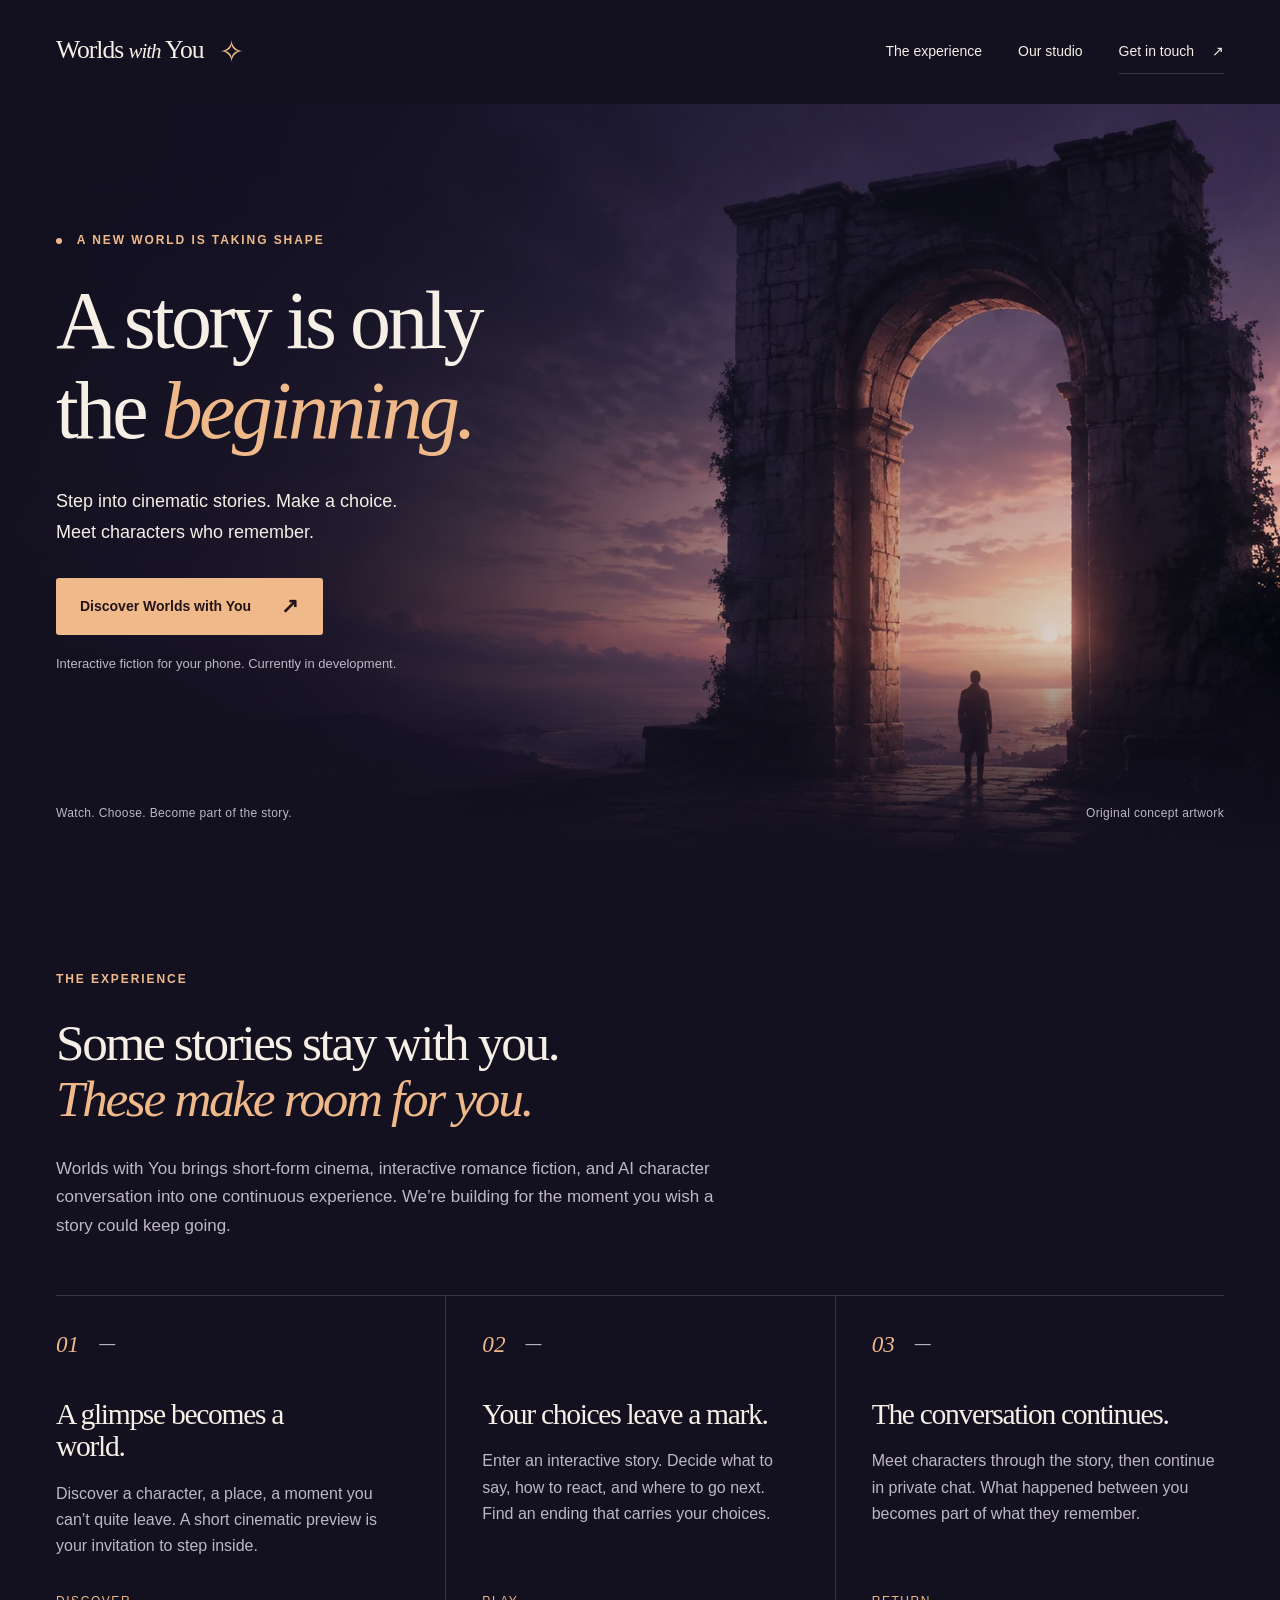
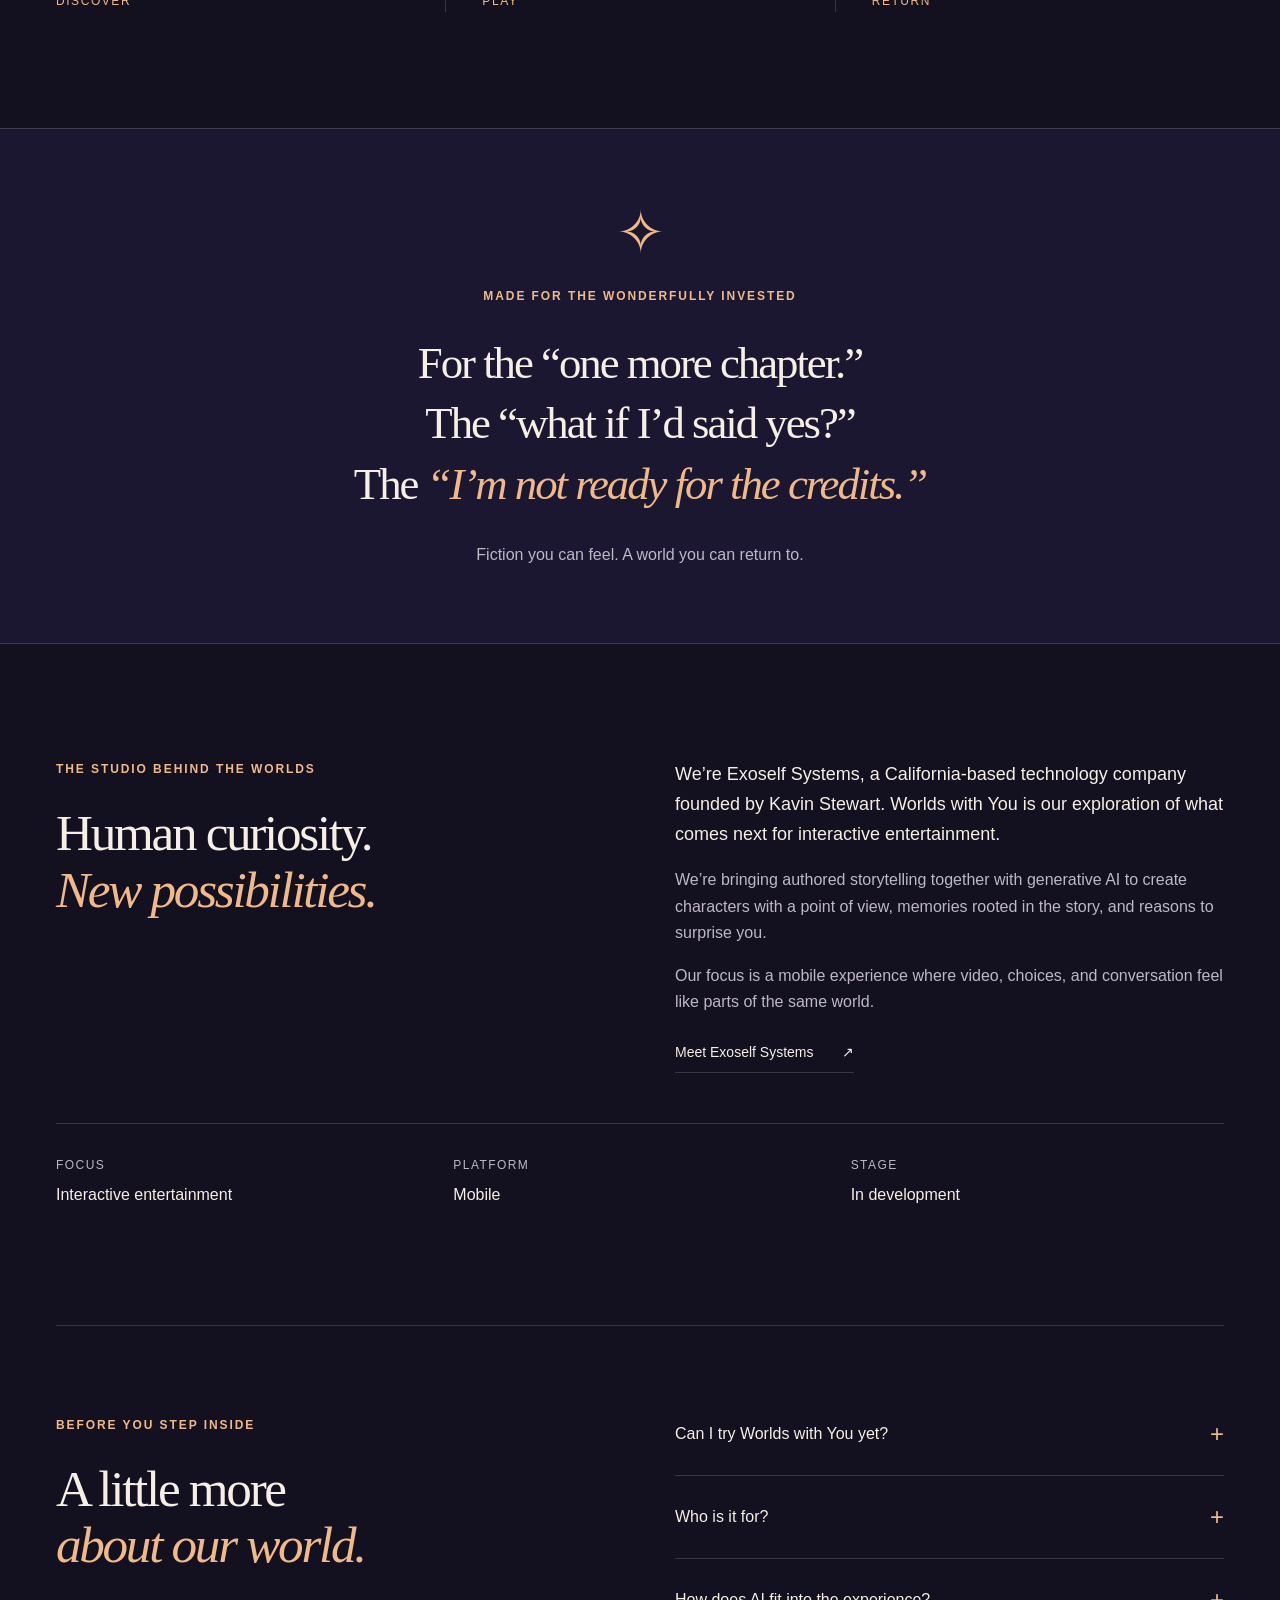
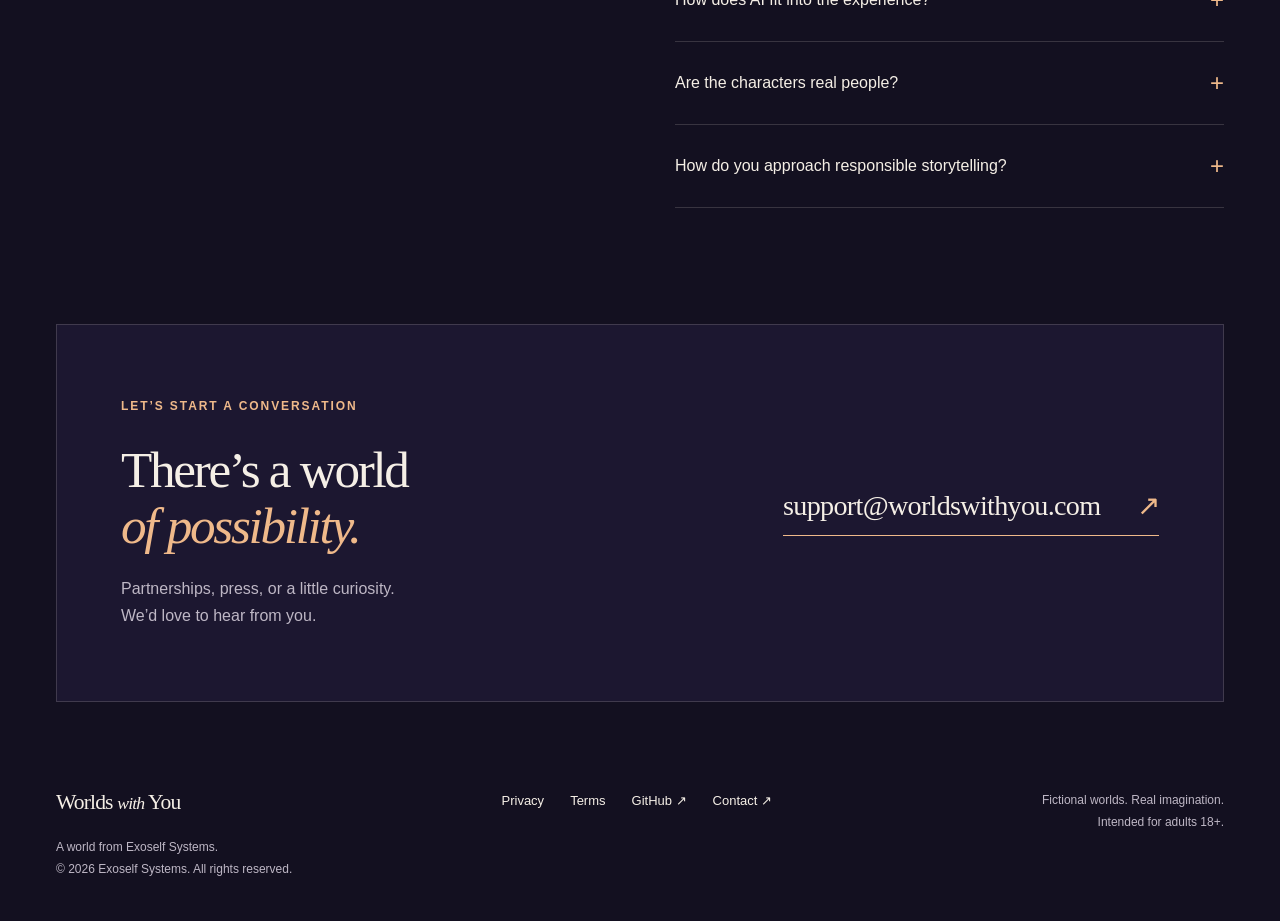
==== commit ddc4ae64: "Use support@ as the site contact; drop repeated privacy sentence Regenerates the privacy page from t" ====
--- a/public/index.html
+++ b/public/index.html
@@ -16,7 +16,7 @@
   <link rel="icon" href="assets/favicon.svg" type="image/svg+xml">
   <link rel="stylesheet" href="assets/styles.css">
   <link rel="preload" as="image" href="assets/threshold.webp">
-  <script type="application/ld+json">{"@context":"https://schema.org","@type":"Organization","name":"Worlds with You","url":"https://worldswithyou.com/","email":"info@worldswithyou.com","description":"A mobile interactive fiction product in development by Exoself Systems.","parentOrganization":{"@type":"Organization","name":"Exoself Systems","url":"https://exoselfsystems.com/"},"sameAs":["https://github.com/kavinstewart/worldswithyou"]}</script>
+  <script type="application/ld+json">{"@context":"https://schema.org","@type":"Organization","name":"Worlds with You","url":"https://worldswithyou.com/","email":"support@worldswithyou.com","description":"A mobile interactive fiction product in development by Exoself Systems.","parentOrganization":{"@type":"Organization","name":"Exoself Systems","url":"https://exoselfsystems.com/"},"sameAs":["https://github.com/kavinstewart/worldswithyou"]}</script>
 </head>
 <body>
   <a class="skip-link" href="#main">Skip to content</a>
@@ -65,7 +65,7 @@
     <section class="questions wrap section" aria-labelledby="questions-title">
       <div><p class="eyebrow">Before you step inside</p><h2 id="questions-title">A little more<br><em>about our world.</em></h2></div>
       <div class="faq-list">
-        <details><summary>Can I try Worlds with You yet?<span aria-hidden="true">+</span></summary><p>We’re developing the first experience. There’s no public release or announced launch date yet. For product questions or partnership enquiries, contact <a href="mailto:info@worldswithyou.com">info@worldswithyou.com</a>.</p></details>
+        <details><summary>Can I try Worlds with You yet?<span aria-hidden="true">+</span></summary><p>We’re developing the first experience. There’s no public release or announced launch date yet. For product questions or partnership enquiries, contact <a href="mailto:support@worldswithyou.com">support@worldswithyou.com</a>.</p></details>
         <details><summary>Who is it for?<span aria-hidden="true">+</span></summary><p>Worlds with You is being created for adults aged 18 and over who enjoy cinematic stories, interactive romance, and character-driven fiction. All romanceable characters are adults.</p></details>
         <details><summary>How does AI fit into the experience?<span aria-hidden="true">+</span></summary><p>We’re combining authored story moments with AI-generated character dialogue. Conversations are designed to reflect each character’s personality and what they know about your story, including the choices you’ve made.</p></details>
         <details><summary>Are the characters real people?<span aria-hidden="true">+</span></summary><p>No. The worlds, stories, and characters are fiction. Worlds with You is an entertainment experience, and we make that distinction clear.</p></details>
@@ -73,8 +73,8 @@
       </div>
     </section>
 
-    <section class="contact wrap" id="contact" aria-labelledby="contact-title"><div><p class="eyebrow">Let’s start a conversation</p><h2 id="contact-title">There’s a world<br><em>of possibility.</em></h2><p>Partnerships, press, or a little curiosity.<br>We’d love to hear from you.</p></div><a class="contact-link" href="mailto:info@worldswithyou.com">info@worldswithyou.com <span aria-hidden="true">↗</span></a></section>
+    <section class="contact wrap" id="contact" aria-labelledby="contact-title"><div><p class="eyebrow">Let’s start a conversation</p><h2 id="contact-title">There’s a world<br><em>of possibility.</em></h2><p>Partnerships, press, or a little curiosity.<br>We’d love to hear from you.</p></div><a class="contact-link" href="mailto:support@worldswithyou.com">support@worldswithyou.com <span aria-hidden="true">↗</span></a></section>
   </main>
-  <footer class="site-footer wrap"><div><a class="wordmark" href="./">Worlds <em>with</em> You</a><p>A world from Exoself Systems.<br>© 2026 Exoself Systems. All rights reserved.</p></div><div class="footer-links"><a href="privacy/">Privacy</a><a href="terms/">Terms</a><a href="https://github.com/kavinstewart/worldswithyou">GitHub <span aria-hidden="true">↗</span></a><a href="mailto:info@worldswithyou.com">Contact <span aria-hidden="true">↗</span></a></div><p class="footer-note">Fictional worlds. Real imagination.<br>Intended for adults 18+.</p></footer>
+  <footer class="site-footer wrap"><div><a class="wordmark" href="./">Worlds <em>with</em> You</a><p>A world from Exoself Systems.<br>© 2026 Exoself Systems. All rights reserved.</p></div><div class="footer-links"><a href="privacy/">Privacy</a><a href="terms/">Terms</a><a href="https://github.com/kavinstewart/worldswithyou">GitHub <span aria-hidden="true">↗</span></a><a href="mailto:support@worldswithyou.com">Contact <span aria-hidden="true">↗</span></a></div><p class="footer-note">Fictional worlds. Real imagination.<br>Intended for adults 18+.</p></footer>
 </body>
 </html>
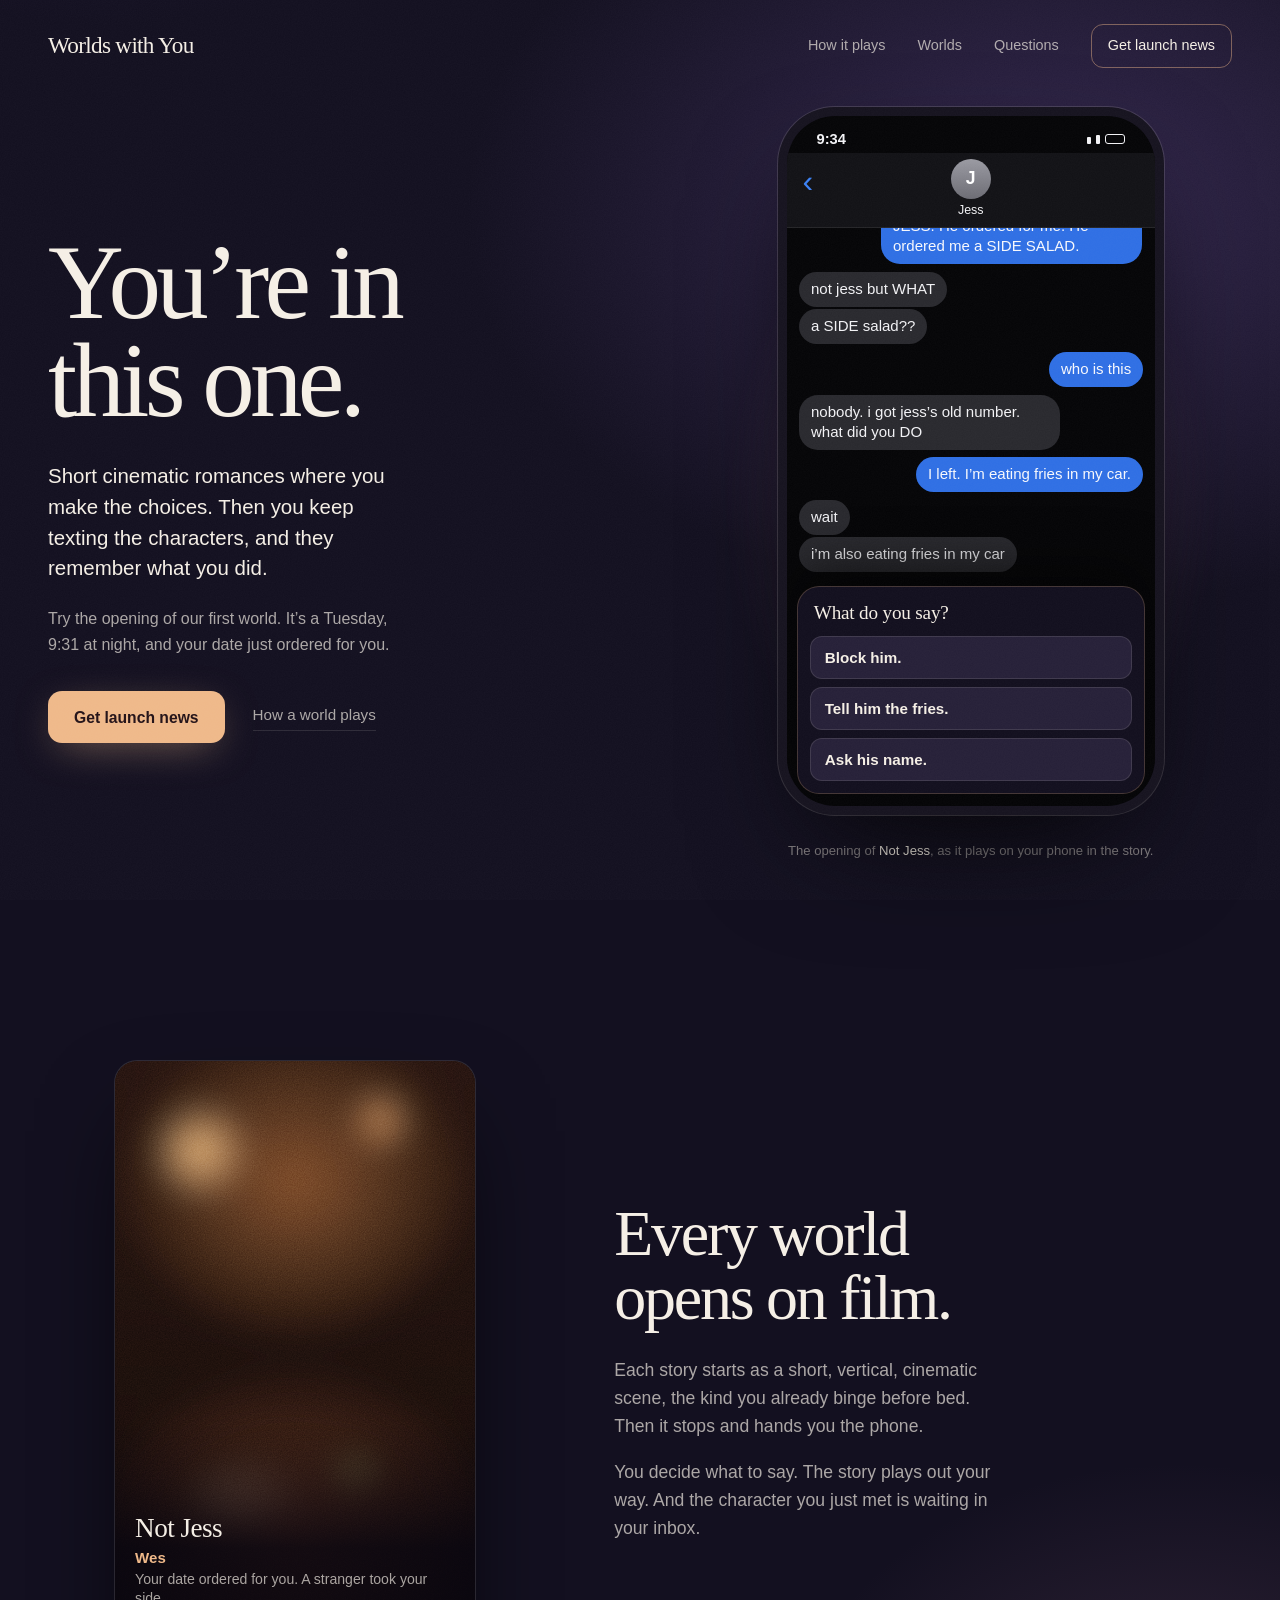
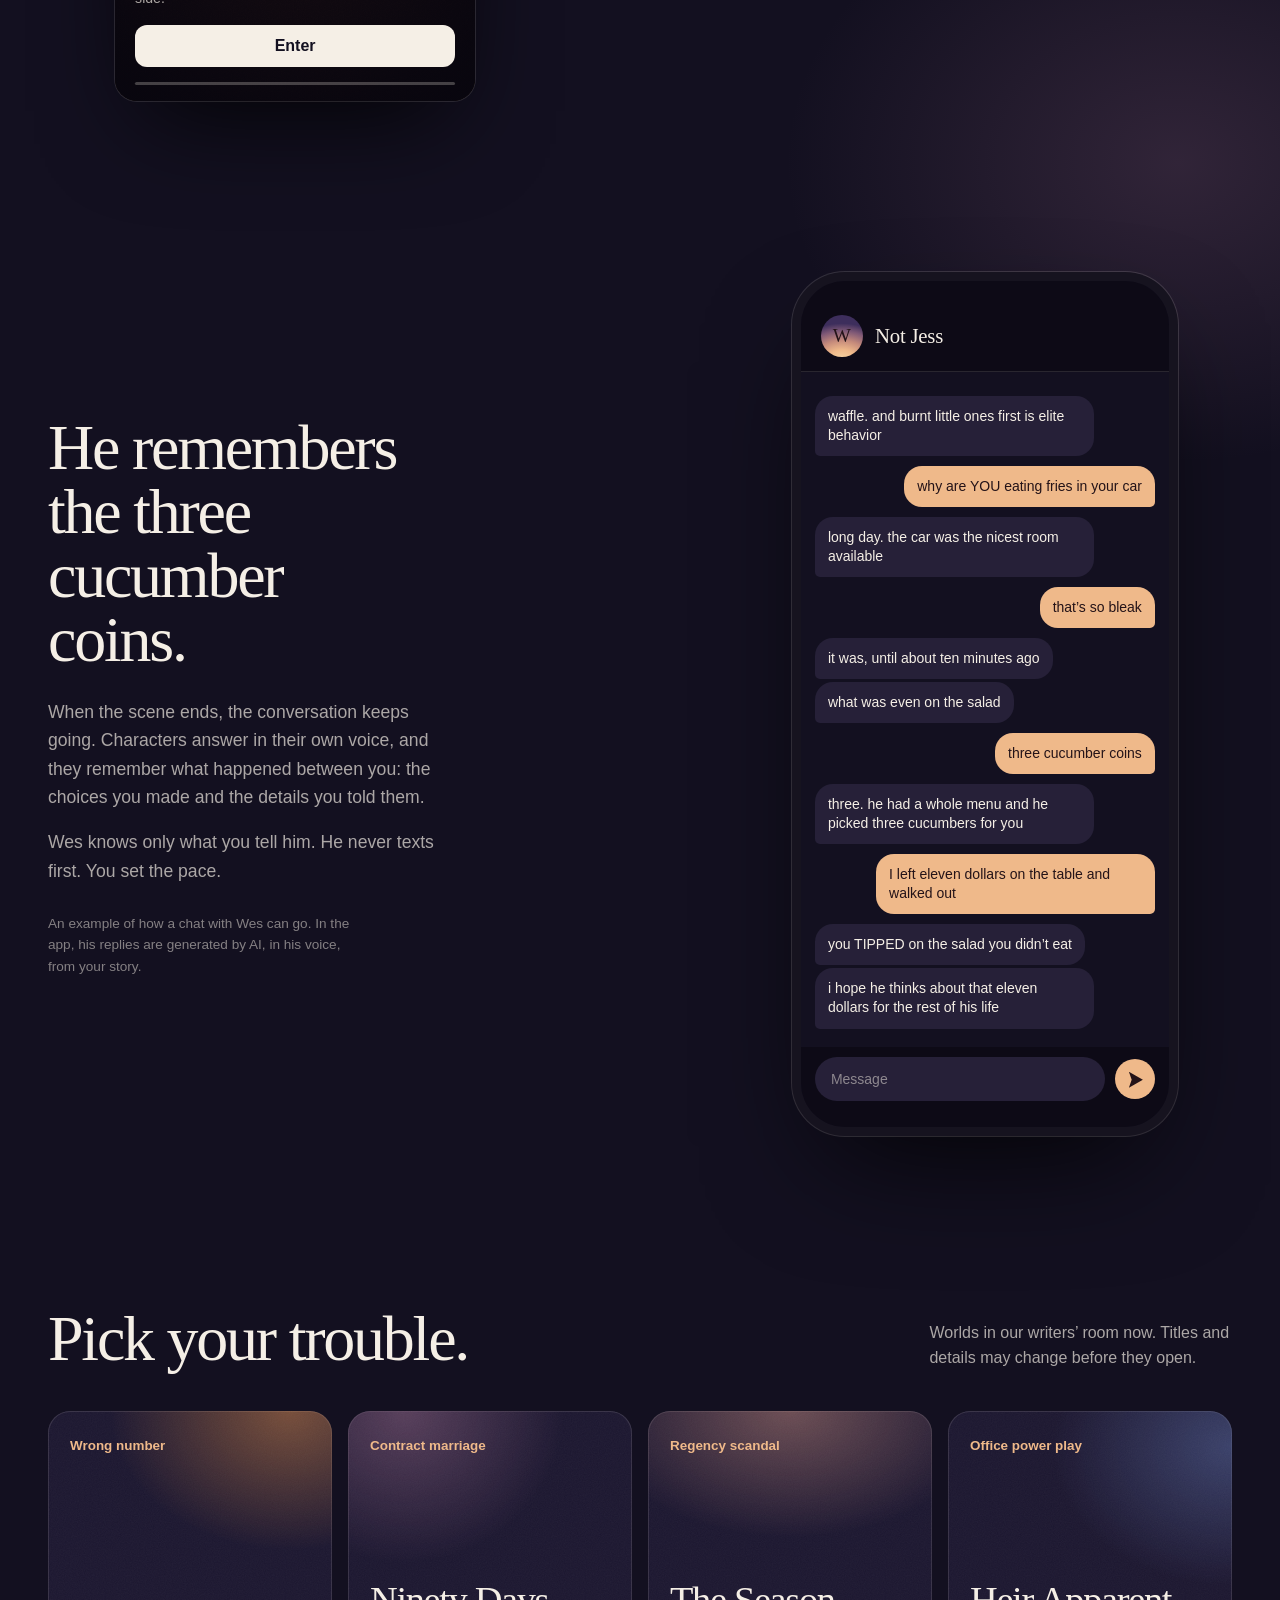
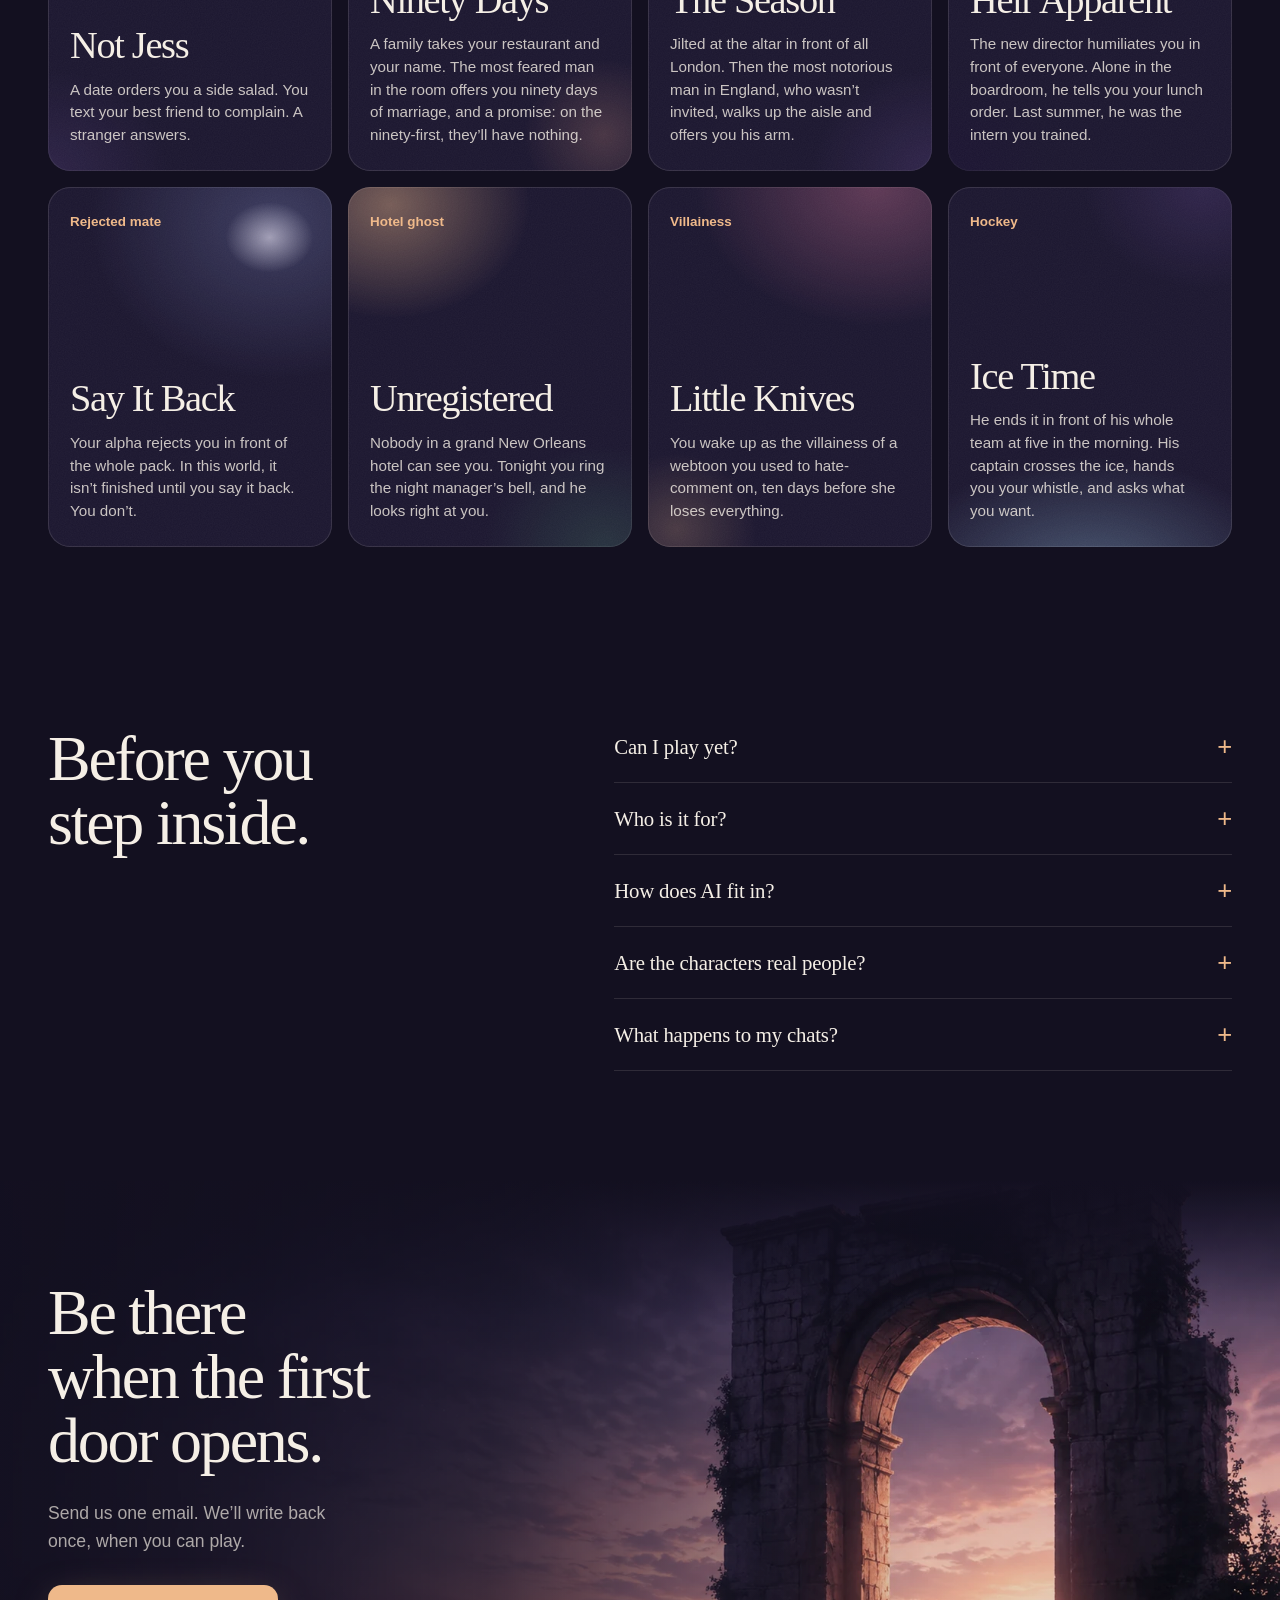
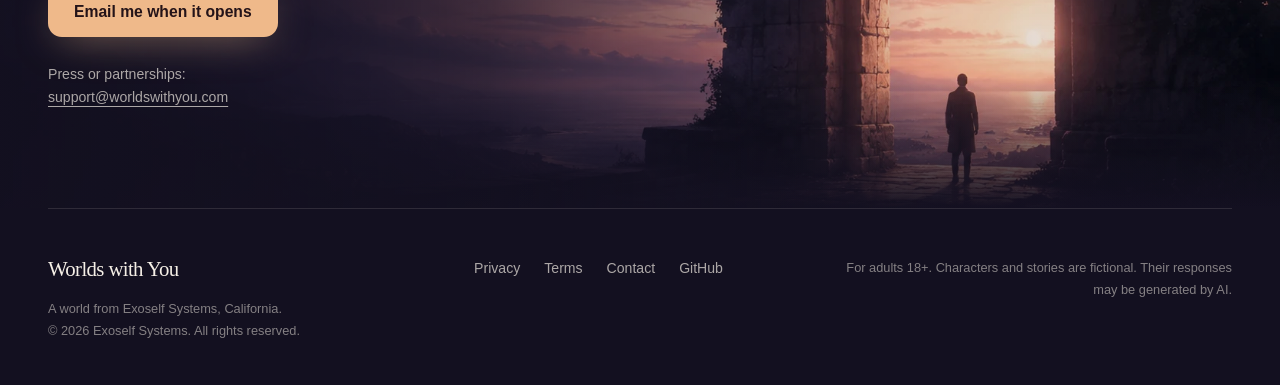
==== commit 6cfd9ab6: "Redesign the home page around a playable Not Jess opening Replace the abstract landing page with one" ====
--- a/public/index.html
+++ b/public/index.html
@@ -1,80 +1,198 @@
 <!doctype html>
-<html lang="en">
+<html lang="en" class="no-js">
 <head>
   <meta charset="utf-8">
-  <meta name="viewport" content="width=device-width, initial-scale=1">
-  <title>Worlds with You — Stories you step into</title>
-  <meta name="description" content="Worlds with You is a new mobile entertainment experience blending cinematic stories, meaningful choices, and AI characters who remember. In development by Exoself Systems.">
+  <meta name="viewport" content="width=device-width, initial-scale=1, viewport-fit=cover">
+  <title>Worlds with You — Romance you get to answer</title>
+  <meta name="description" content="Short cinematic romances where you make the choices, then keep texting the characters. They remember what you did. An 18+ interactive fiction app in development by Exoself Systems.">
   <meta name="theme-color" content="#131020">
   <link rel="canonical" href="https://worldswithyou.com/">
   <meta property="og:type" content="website">
-  <meta property="og:title" content="Worlds with You — Stories you step into">
-  <meta property="og:description" content="A story is only the beginning. Discover a new kind of interactive fiction, in development by Exoself Systems.">
+  <meta property="og:title" content="Worlds with You — Romance you get to answer">
+  <meta property="og:description" content="He ordered you a side salad. You texted the wrong number. A stranger answered. Short cinematic romances you step into, in development.">
   <meta property="og:url" content="https://worldswithyou.com/">
   <meta property="og:site_name" content="Worlds with You">
   <meta name="twitter:card" content="summary">
   <link rel="icon" href="assets/favicon.svg" type="image/svg+xml">
   <link rel="stylesheet" href="assets/styles.css">
-  <link rel="preload" as="image" href="assets/threshold.webp">
   <script type="application/ld+json">{"@context":"https://schema.org","@type":"Organization","name":"Worlds with You","url":"https://worldswithyou.com/","email":"support@worldswithyou.com","description":"A mobile interactive fiction product in development by Exoself Systems.","parentOrganization":{"@type":"Organization","name":"Exoself Systems","url":"https://exoselfsystems.com/"},"sameAs":["https://github.com/kavinstewart/worldswithyou"]}</script>
 </head>
-<body>
+<body class="home">
   <a class="skip-link" href="#main">Skip to content</a>
   <header class="site-header wrap">
-    <a class="wordmark" href="./" aria-label="Worlds with You home">Worlds <em>with</em> You<span class="brand-star" aria-hidden="true">✧</span></a>
+    <a class="wordmark" href="./" aria-label="Worlds with You home">Worlds with You</a>
     <nav aria-label="Main navigation">
-      <a href="#experience">The experience</a>
-      <a href="#studio">Our studio</a>
-      <a class="nav-contact" href="#contact">Get in touch <span aria-hidden="true">↗</span></a>
+      <a href="#film">How it plays</a>
+      <a href="#worlds">Worlds</a>
+      <a href="#questions">Questions</a>
+      <a class="nav-contact" href="#open">Get launch news</a>
     </nav>
   </header>
+
   <main id="main">
-    <section class="hero" aria-labelledby="hero-title">
-      <img class="hero-art" src="assets/threshold.webp" alt="A stone arch opens onto a luminous sea beneath a dusk-to-dawn sky." width="1672" height="941" fetchpriority="high">
-      <div class="hero-shade"></div>
-      <div class="hero-content wrap">
-        <p class="eyebrow"><span class="status-dot" aria-hidden="true"></span> A new world is taking shape</p>
-        <h1 id="hero-title">A story is only<br>the <em>beginning.</em></h1>
-        <p class="hero-description">Step into cinematic stories. Make a choice.<br class="desktop-break"> Meet characters who remember.</p>
-        <a class="button" href="#experience">Discover Worlds with You <span aria-hidden="true">↗</span></a>
-        <p class="hero-note">Interactive fiction for your phone. Currently in development.</p>
+    <section class="hero wrap" aria-labelledby="hero-title">
+      <div class="hero-copy">
+        <h1 id="hero-title">You’re in this one.</h1>
+        <p class="hero-lede">Short cinematic romances where you make the choices. Then you keep texting the characters, and they remember what you did.</p>
+        <p class="hero-try">Try the opening of our first world. It’s a Tuesday, 9:31 at night, and your date just ordered for you.</p>
+        <div class="hero-actions">
+          <a class="button" href="#open">Get launch news</a>
+          <a class="quiet-link" href="#film">How a world plays</a>
+        </div>
       </div>
-      <div class="hero-bottom wrap"><span>Watch. Choose. Become part of the story.</span><span class="art-note">Original concept artwork</span></div>
+
+      <form class="phone" aria-label="Interactive preview: the opening of Not Jess" onsubmit="return false">
+        <input class="choice-input" type="radio" name="pick" id="pick-none" checked aria-label="Undecided">
+        <div class="phone-screen">
+          <div class="phone-status" aria-hidden="true"><span>9:34</span><span class="status-icons"><i></i><i></i><i></i></span></div>
+          <div class="phone-head">
+            <span class="phone-back" aria-hidden="true">‹</span>
+            <span class="phone-avatar" aria-hidden="true">J</span>
+            <span class="phone-name"><span class="name-default">Jess</span><span class="name-fries">Not Jess</span><span class="name-name">Wes (not Jess)</span></span>
+          </div>
+          <ol class="thread" aria-live="polite">
+            <li class="stamp">Today 6:48 PM</li>
+            <li class="m her">first date w grant tonight 😬</li>
+            <li class="receipt">Delivered</li>
+            <li class="stamp">Today 9:31 PM</li>
+            <li class="m her" style="--t:.5s">JESS. He ordered for me. He ordered me a SIDE SALAD.</li>
+            <li class="typing" style="--t:1.2s;--d:1.3s" aria-hidden="true"><i></i><i></i><i></i></li>
+            <li class="m him" style="--t:2.5s">not jess but WHAT</li>
+            <li class="m him" style="--t:3.1s">a SIDE salad??</li>
+            <li class="m her" style="--t:4.3s">who is this</li>
+            <li class="typing" style="--t:4.9s;--d:1.2s" aria-hidden="true"><i></i><i></i><i></i></li>
+            <li class="m him" style="--t:6.1s">nobody. i got jess’s old number. what did you DO</li>
+            <li class="m her" style="--t:7.4s">I left. I’m eating fries in my car.</li>
+            <li class="m him" style="--t:8.3s">wait</li>
+            <li class="typing" style="--t:8.8s;--d:1.4s" aria-hidden="true"><i></i><i></i><i></i></li>
+            <li class="m him" style="--t:10.2s">i’m also eating fries in my car</li>
+
+            <li class="m her branch b-block" style="--t:.15s">nope. blocking you</li>
+            <li class="typing branch b-block" style="--t:.8s;--d:1s" aria-hidden="true"><i></i><i></i><i></i></li>
+            <li class="m him branch b-block" style="--t:1.8s">fair. enjoy the fries</li>
+            <li class="system branch b-block" style="--t:2.6s">This contact is blocked.</li>
+
+            <li class="m her branch b-fries" style="--t:.15s">no way. crinkle cut, extra salt, burnt little ones first. you?</li>
+            <li class="typing branch b-fries" style="--t:.8s;--d:1.5s" aria-hidden="true"><i></i><i></i><i></i></li>
+            <li class="m him branch b-fries" style="--t:2.3s">waffle. and burnt little ones first is elite behavior</li>
+
+            <li class="m her branch b-name" style="--t:.15s">ok but what’s your actual name</li>
+            <li class="typing branch b-name" style="--t:.8s;--d:2s" aria-hidden="true"><i></i><i></i><i></i></li>
+            <li class="m him branch b-name" style="--t:2.8s">wes. 8th grade science teacher. i have 31 lab reports in the passenger seat and i’m ignoring all of them. you don’t have to tell me yours</li>
+          </ol>
+          <div class="sheet-slot">
+            <fieldset class="sheet">
+              <legend>What do you say?</legend>
+              <label><input class="choice-input" type="radio" name="pick" id="pick-block">Block him.</label>
+              <label><input class="choice-input" type="radio" name="pick" id="pick-fries">Tell him the fries.</label>
+              <label><input class="choice-input" type="radio" name="pick" id="pick-name">Ask his name.</label>
+            </fieldset>
+            <div class="after">
+              <a href="#inbox">What happens next</a>
+              <label class="again" for="pick-none">Choose again</label>
+            </div>
+          </div>
+        </div>
+        <p class="phone-caption">The opening of <cite>Not Jess</cite>, as it plays on your phone in the story.</p>
+      </form>
     </section>
 
-    <section class="experience wrap section" id="experience" aria-labelledby="experience-title">
-      <div class="section-heading"><p class="eyebrow">The experience</p><h2 id="experience-title">Some stories stay with you.<br><em>These make room for you.</em></h2></div>
-      <p class="section-intro">Worlds with You brings short-form cinema, interactive romance fiction, and AI character conversation into one continuous experience. We’re building for the moment you wish a story could keep going.</p>
-      <div class="chapters">
-        <article><span class="chapter-number">01 <span aria-hidden="true">—</span></span><h3>A glimpse becomes a world.</h3><p>Discover a character, a place, a moment you can’t quite leave. A short cinematic preview is your invitation to step inside.</p><span class="chapter-label">Discover</span></article>
-        <article><span class="chapter-number">02 <span aria-hidden="true">—</span></span><h3>Your choices leave a mark.</h3><p>Enter an interactive story. Decide what to say, how to react, and where to go next. Find an ending that carries your choices.</p><span class="chapter-label">Play</span></article>
-        <article><span class="chapter-number">03 <span aria-hidden="true">—</span></span><h3>The conversation continues.</h3><p>Meet characters through the story, then continue in private chat. What happened between you becomes part of what they remember.</p><span class="chapter-label">Return</span></article>
+    <section class="film wrap" id="film" aria-labelledby="film-title">
+      <div class="film-frame" role="img" aria-label="An amber-lit steakhouse scene with subtitles from the opening of Not Jess: he orders you a side salad, and you leave.">
+        <div class="film-light" aria-hidden="true"></div>
+        <p class="cap" style="--i:0" aria-hidden="true">[A ribeye for him. A side salad for you.]</p>
+        <p class="cap" style="--i:1" aria-hidden="true">GRANT: I always order for my date.</p>
+        <p class="cap" style="--i:2" aria-hidden="true">GRANT: You’ll thank me.</p>
+        <p class="cap" style="--i:3" aria-hidden="true">[You leave eleven dollars on the table.]</p>
+        <div class="film-info" aria-hidden="true"><span class="film-title">Not Jess</span><span class="film-who">Wes</span><span class="film-line">Your date ordered for you. A stranger took your side.</span><span class="film-enter">Enter</span></div>
+      </div>
+      <div class="film-copy">
+        <h2 id="film-title">Every world opens on film.</h2>
+        <p>Each story starts as a short, vertical, cinematic scene, the kind you already binge before bed. Then it stops and hands you the phone.</p>
+        <p>You decide what to say. The story plays out your way. And the character you just met is waiting in your inbox.</p>
       </div>
     </section>
 
-    <section class="manifesto" aria-labelledby="manifesto-title">
-      <div class="wrap manifesto-inner"><span class="large-star" aria-hidden="true">✧</span><p class="eyebrow">Made for the wonderfully invested</p><h2 id="manifesto-title">For the “one more chapter.”<br>The “what if I’d said yes?”<br>The <em>“I’m not ready for the credits.”</em></h2><p>Fiction you can feel. A world you can return to.</p></div>
-    </section>
-
-    <section class="studio wrap section" id="studio" aria-labelledby="studio-title">
-      <div><p class="eyebrow">The studio behind the worlds</p><h2 id="studio-title">Human curiosity.<br><em>New possibilities.</em></h2></div>
-      <div class="studio-copy"><p class="lead">We’re Exoself Systems, a California-based technology company founded by Kavin Stewart. Worlds with You is our exploration of what comes next for interactive entertainment.</p><p>We’re bringing authored storytelling together with generative AI to create characters with a point of view, memories rooted in the story, and reasons to surprise you.</p><p>Our focus is a mobile experience where video, choices, and conversation feel like parts of the same world.</p><a class="text-link" href="https://exoselfsystems.com/">Meet Exoself Systems <span aria-hidden="true">↗</span></a></div>
-      <div class="studio-facts"><div><span>Focus</span><strong>Interactive entertainment</strong></div><div><span>Platform</span><strong>Mobile</strong></div><div><span>Stage</span><strong>In development</strong></div></div>
-    </section>
-
-    <section class="questions wrap section" aria-labelledby="questions-title">
-      <div><p class="eyebrow">Before you step inside</p><h2 id="questions-title">A little more<br><em>about our world.</em></h2></div>
-      <div class="faq-list">
-        <details><summary>Can I try Worlds with You yet?<span aria-hidden="true">+</span></summary><p>We’re developing the first experience. There’s no public release or announced launch date yet. For product questions or partnership enquiries, contact <a href="mailto:support@worldswithyou.com">support@worldswithyou.com</a>.</p></details>
-        <details><summary>Who is it for?<span aria-hidden="true">+</span></summary><p>Worlds with You is being created for adults aged 18 and over who enjoy cinematic stories, interactive romance, and character-driven fiction. All romanceable characters are adults.</p></details>
-        <details><summary>How does AI fit into the experience?<span aria-hidden="true">+</span></summary><p>We’re combining authored story moments with AI-generated character dialogue. Conversations are designed to reflect each character’s personality and what they know about your story, including the choices you’ve made.</p></details>
-        <details><summary>Are the characters real people?<span aria-hidden="true">+</span></summary><p>No. The worlds, stories, and characters are fiction. Worlds with You is an entertainment experience, and we make that distinction clear.</p></details>
-        <details><summary>How do you approach responsible storytelling?<span aria-hidden="true">+</span></summary><p>Our development principles include an adult audience, clear fictional framing, character boundaries, and content review. Read our <a href="privacy/">Privacy Policy</a> and <a href="terms/">Terms of Service</a>.</p></details>
+    <section class="inbox wrap" id="inbox" aria-labelledby="inbox-title">
+      <div class="inbox-copy">
+        <h2 id="inbox-title">He remembers the three cucumber coins.</h2>
+        <p>When the scene ends, the conversation keeps going. Characters answer in their own voice, and they remember what happened between you: the choices you made and the details you told them.</p>
+        <p>Wes knows only what you tell him. He never texts first. You set the pace.</p>
+        <p class="fine">An example of how a chat with Wes can go. In the app, his replies are generated by AI, in his voice, from your story.</p>
+      </div>
+      <div class="app" role="group" aria-label="Example chat with Not Jess in the Worlds with You app">
+        <div class="app-head"><span class="app-avatar" aria-hidden="true">W</span><span class="app-name">Not Jess</span></div>
+        <ol class="app-thread">
+          <li class="c them">waffle. and burnt little ones first is elite behavior</li>
+          <li class="c me">why are YOU eating fries in your car</li>
+          <li class="c them">long day. the car was the nicest room available</li>
+          <li class="c me">that’s so bleak</li>
+          <li class="c them">it was, until about ten minutes ago</li>
+          <li class="c them">what was even on the salad</li>
+          <li class="c me">three cucumber coins</li>
+          <li class="c them">three. he had a whole menu and he picked three cucumbers for you</li>
+          <li class="c me">I left eleven dollars on the table and walked out</li>
+          <li class="c them">you TIPPED on the salad you didn’t eat</li>
+          <li class="c them">i hope he thinks about that eleven dollars for the rest of his life</li>
+        </ol>
+        <div class="app-compose" aria-hidden="true"><span>Message</span><i></i></div>
       </div>
     </section>
 
-    <section class="contact wrap" id="contact" aria-labelledby="contact-title"><div><p class="eyebrow">Let’s start a conversation</p><h2 id="contact-title">There’s a world<br><em>of possibility.</em></h2><p>Partnerships, press, or a little curiosity.<br>We’d love to hear from you.</p></div><a class="contact-link" href="mailto:support@worldswithyou.com">support@worldswithyou.com <span aria-hidden="true">↗</span></a></section>
+    <section class="worlds" id="worlds" aria-labelledby="worlds-title">
+      <div class="wrap worlds-head">
+        <h2 id="worlds-title">Pick your trouble.</h2>
+        <p>Worlds in our writers’ room now. Titles and details may change before they open.</p>
+      </div>
+      <ul class="shelf" role="list">
+        <li class="poster p1"><span class="trope">Wrong number</span><h3>Not Jess</h3><p>A date orders you a side salad. You text your best friend to complain. A stranger answers.</p></li>
+        <li class="poster p2"><span class="trope">Contract marriage</span><h3>Ninety Days</h3><p>A family takes your restaurant and your name. The most feared man in the room offers you ninety days of marriage, and a promise: on the ninety-first, they’ll have nothing.</p></li>
+        <li class="poster p3"><span class="trope">Regency scandal</span><h3>The Season</h3><p>Jilted at the altar in front of all London. Then the most notorious man in England, who wasn’t invited, walks up the aisle and offers you his arm.</p></li>
+        <li class="poster p4"><span class="trope">Office power play</span><h3>Heir Apparent</h3><p>The new director humiliates you in front of everyone. Alone in the boardroom, he tells you your lunch order. Last summer, he was the intern you trained.</p></li>
+        <li class="poster p5"><span class="trope">Rejected mate</span><h3>Say It Back</h3><p>Your alpha rejects you in front of the whole pack. In this world, it isn’t finished until you say it back. You don’t.</p></li>
+        <li class="poster p6"><span class="trope">Hotel ghost</span><h3>Unregistered</h3><p>Nobody in a grand New Orleans hotel can see you. Tonight you ring the night manager’s bell, and he looks right at you.</p></li>
+        <li class="poster p7"><span class="trope">Villainess</span><h3>Little Knives</h3><p>You wake up as the villainess of a webtoon you used to hate-comment on, ten days before she loses everything.</p></li>
+        <li class="poster p8"><span class="trope">Hockey</span><h3>Ice Time</h3><p>He ends it in front of his whole team at five in the morning. His captain crosses the ice, hands you your whistle, and asks what you want.</p></li>
+      </ul>
+    </section>
+
+    <section class="questions wrap" id="questions" aria-labelledby="questions-title">
+      <h2 id="questions-title">Before you step inside.</h2>
+      <div class="faq-list">
+        <details><summary>Can I play yet?</summary><p>Not yet. We’re finishing the first worlds now, and there’s no public release date. <a href="#open">Ask for launch news</a> and we’ll send you one email when it opens.</p></details>
+        <details><summary>Who is it for?</summary><p>Adults 18 and over who love romance: short dramas, romance novels, otome and choice games. Every romanceable character is an adult.</p></details>
+        <details><summary>How does AI fit in?</summary><p>Each world’s film, choices, and story are authored and reviewed before release. In chat, characters’ replies are generated by AI, in their voice, from what has happened in your story, including the choices you made.</p></details>
+        <details><summary>Are the characters real people?</summary><p>No. Characters and stories are fictional. Their responses may be generated by AI. This experience is for adults.</p></details>
+        <details><summary>What happens to my chats?</summary><p>We send your messages to AI providers so characters can reply and remember. We don’t use your chats to train AI models, and we don’t sell your personal information. Read the <a href="privacy/">Privacy Policy</a> and <a href="terms/">Terms of Service</a>.</p></details>
+      </div>
+    </section>
+
+    <section class="open" id="open" aria-labelledby="open-title">
+      <img class="open-art" src="assets/threshold.webp" alt="" width="1672" height="941" loading="lazy" decoding="async">
+      <div class="wrap open-inner">
+        <h2 id="open-title">Be there when the first door opens.</h2>
+        <p>Send us one email. We’ll write back once, when you can play.</p>
+        <a class="button" href="mailto:support@worldswithyou.com?subject=Tell%20me%20when%20Worlds%20with%20You%20opens&amp;body=Please%20send%20me%20one%20email%20when%20I%20can%20play.">Email me when it opens</a>
+        <p class="open-press">Press or partnerships: <a href="mailto:support@worldswithyou.com">support@worldswithyou.com</a></p>
+      </div>
+    </section>
   </main>
-  <footer class="site-footer wrap"><div><a class="wordmark" href="./">Worlds <em>with</em> You</a><p>A world from Exoself Systems.<br>© 2026 Exoself Systems. All rights reserved.</p></div><div class="footer-links"><a href="privacy/">Privacy</a><a href="terms/">Terms</a><a href="https://github.com/kavinstewart/worldswithyou">GitHub <span aria-hidden="true">↗</span></a><a href="mailto:support@worldswithyou.com">Contact <span aria-hidden="true">↗</span></a></div><p class="footer-note">Fictional worlds. Real imagination.<br>Intended for adults 18+.</p></footer>
+
+  <footer class="site-footer wrap">
+    <div><a class="wordmark" href="./">Worlds with You</a><p>A world from <a href="https://exoselfsystems.com/">Exoself Systems</a>, California.<br>© 2026 Exoself Systems. All rights reserved.</p></div>
+    <div class="footer-links"><a href="privacy/">Privacy</a><a href="terms/">Terms</a><a href="mailto:support@worldswithyou.com">Contact</a><a href="https://github.com/kavinstewart/worldswithyou">GitHub</a></div>
+    <p class="footer-note">For adults 18+. Characters and stories are fictional. Their responses may be generated by AI.</p>
+  </footer>
+  <script>
+    // Start the phone preview when it scrolls into view, so phone visitors see it from the first text.
+    (() => {
+      const phone = document.querySelector('.phone');
+      if (!phone || !('IntersectionObserver' in window)) return;
+      document.documentElement.classList.replace('no-js', 'js');
+      new IntersectionObserver((entries, observer) => {
+        if (entries.some(e => e.isIntersecting)) { phone.classList.add('play'); observer.disconnect(); }
+      }, { threshold: 0.35 }).observe(phone);
+    })();
+  </script>
 </body>
 </html>
--- a/public/assets/styles.css
+++ b/public/assets/styles.css
@@ -1,6 +1,323 @@
-:root{color-scheme:dark;--ink:#131020;--raised:#1c1730;--deep:#080610;--paper:#f5efe6;--muted:#beb7c5;--warm:#efb98a;--warm-ink:#241318;--line:rgba(245,239,230,.16);--serif:Georgia,'Times New Roman',serif;--sans:-apple-system,BlinkMacSystemFont,'Segoe UI',sans-serif}
-*{box-sizing:border-box}html{scroll-behavior:smooth;scroll-padding-top:2rem}body{margin:0;background:var(--ink);color:var(--paper);font:1rem/1.65 var(--sans);-webkit-font-smoothing:antialiased}a{color:inherit;text-decoration:none}a:hover{color:var(--warm)}a:focus-visible,summary:focus-visible{outline:2px solid var(--warm);outline-offset:7px;border-radius:2px}::selection{background:var(--warm);color:var(--warm-ink)}.wrap{width:min(1280px,calc(100% - 112px));margin-inline:auto}.skip-link{position:absolute;top:-100px;left:1rem;padding:.8rem 1rem;background:var(--warm);color:var(--warm-ink);z-index:10}.skip-link:focus{top:1rem}.site-header{min-height:104px;display:flex;align-items:center;justify-content:space-between;gap:30px}.wordmark{font:1.6rem/1.2 var(--serif);white-space:nowrap;letter-spacing:-.04em}.wordmark em{font-size:.82em;font-weight:400}.brand-star{display:inline-block;font-size:1.9rem;color:var(--warm);margin-left:16px;vertical-align:middle}.site-header nav{display:flex;align-items:center;gap:36px;font-size:.875rem}.nav-contact{padding:10px 0;border-bottom:1px solid var(--line)}.nav-contact span{margin-left:14px}.hero{position:relative;isolation:isolate;min-height:750px;display:flex;align-items:center;overflow:hidden}.hero-art{position:absolute;inset:0;width:100%;height:100%;object-fit:cover;object-position:center 55%;z-index:-3}.hero-shade{position:absolute;inset:0;background:linear-gradient(90deg,rgba(19,16,32,.94) 0%,rgba(19,16,32,.80) 27%,rgba(19,16,32,.32) 58%,rgba(19,16,32,.04) 100%),linear-gradient(0deg,var(--ink) 0%,transparent 28%,rgba(19,16,32,.16) 95%);z-index:-2}.hero-content{padding-block:70px 122px}.eyebrow{margin:0 0 25px;color:var(--warm);font-size:.75rem;font-weight:550;letter-spacing:.16em;text-transform:uppercase}.status-dot{display:inline-block;width:6px;height:6px;background:var(--warm);border-radius:50%;margin-right:10px;vertical-align:middle}h1,h2,h3,p{margin-top:0}h1,h2,h3{font-family:var(--serif);font-weight:400;line-height:1.1;letter-spacing:-.045em}h1{font-size:clamp(3.6rem,6.4vw,6rem);margin-bottom:30px;max-width:800px}h1 em,h2 em{font-weight:400;color:var(--warm)}.hero-description{font-size:1.125rem;line-height:1.7;color:var(--paper);max-width:470px;margin-bottom:31px}.button{display:inline-flex;align-items:center;justify-content:space-between;gap:30px;padding:17px 24px;background:var(--warm);color:var(--warm-ink);font-size:.875rem;font-weight:600;border-radius:3px;transition:background .2s,transform .2s}.button:hover{background:#dfa477;color:var(--warm-ink);transform:translateY(-2px)}.button span{font-size:1.3rem;line-height:1}.hero-note{margin:18px 0 0;color:var(--muted);font-size:.8125rem;max-width:420px}.hero-bottom{position:absolute;bottom:30px;left:0;right:0;display:flex;justify-content:space-between;gap:20px;font-size:.75rem;letter-spacing:.03em;color:var(--muted)}.art-note{text-align:right}.section{padding-block:116px}.section-heading h2,h2{font-size:clamp(2.65rem,4vw,4rem);margin-bottom:28px}.section-intro{max-width:665px;color:var(--muted);font-size:1.0625rem;margin-bottom:55px}.chapters{display:grid;grid-template-columns:repeat(3,1fr);border-top:1px solid var(--line)}.chapters article{padding:35px 36px 0 0;display:flex;flex-direction:column}.chapters article+article{padding-left:36px;border-left:1px solid var(--line)}.chapters article:last-child{padding-right:0}.chapter-number{color:var(--warm);font:italic 1.45rem var(--serif);display:flex;align-items:center;gap:20px;margin-bottom:40px}.chapter-number span{font:1rem var(--sans);color:var(--muted)}h3{font-size:1.85rem;max-width:300px;margin-bottom:18px}.chapters p{color:var(--muted);max-width:350px;margin-bottom:32px}.chapter-label{color:var(--warm);font-size:.75rem;text-transform:uppercase;letter-spacing:.13em;margin-top:auto}.manifesto{background:var(--raised);border-block:1px solid var(--line)}.manifesto-inner{padding-block:75px;text-align:center}.large-star{font:3.7rem/1 var(--serif);color:var(--warm);display:block;margin-bottom:24px}.manifesto .eyebrow{margin-bottom:26px}.manifesto h2{font-size:clamp(2rem,3.5vw,3.3rem);line-height:1.35}.manifesto p:last-child{color:var(--muted);margin-bottom:0}.studio,.questions{display:grid;grid-template-columns:1fr 1fr;gap:50px 70px}.studio-copy p{color:var(--muted)}.studio-copy .lead{font-size:1.125rem;color:var(--paper)}.text-link{display:inline-flex;gap:28px;align-items:center;border-bottom:1px solid var(--line);padding:0 0 7px;font-size:.875rem;margin-top:10px}.studio-facts{grid-column:1/-1;display:grid;grid-template-columns:repeat(3,1fr);padding-top:32px;border-top:1px solid var(--line);gap:24px}.studio-facts span{display:block;font-size:.75rem;letter-spacing:.12em;text-transform:uppercase;color:var(--muted);margin-bottom:7px}.studio-facts strong{font-weight:450;font-size:1rem}.questions{border-top:1px solid var(--line);padding-top:90px}.faq-list details{border-bottom:1px solid var(--line)}.faq-list summary{display:flex;align-items:center;justify-content:space-between;gap:25px;padding:23px 0;list-style:none;cursor:pointer;font-size:1rem;line-height:1.5}.faq-list details:first-child summary{padding-top:0}.faq-list summary::-webkit-details-marker{display:none}.faq-list summary span{font-size:1.5rem;color:var(--warm);font-weight:300;transition:transform .2s}.faq-list details[open] summary span{transform:rotate(45deg)}.faq-list p{font-size:1rem;color:var(--muted);padding-right:25px;margin-bottom:24px}.faq-list a,.legal-copy a{text-decoration:underline;text-underline-offset:4px;overflow-wrap:anywhere}.contact{display:flex;justify-content:space-between;align-items:center;gap:40px;padding:72px 64px;background:var(--raised);border:1px solid var(--line);margin-bottom:88px}.contact h2{margin-bottom:22px}.contact p:last-child{color:var(--muted);margin-bottom:0}.contact-link{font:clamp(1.2rem,2.2vw,2rem) var(--serif);letter-spacing:-.025em;border-bottom:1px solid var(--warm);padding-bottom:13px;overflow-wrap:anywhere}.contact-link span{display:inline-block;margin-left:30px;color:var(--warm)}.site-footer{display:grid;grid-template-columns:1.2fr 1fr 1fr;gap:30px;padding-block:0 40px}.site-footer .wordmark{font-size:1.35rem}.site-footer p{font-size:.75rem;color:var(--muted);margin:20px 0 0;line-height:1.8}.footer-links{display:flex;gap:12px 26px;align-content:start;flex-wrap:wrap;font-size:.8125rem}.site-footer .footer-note{margin-top:0;text-align:right}.legal-main{max-width:800px;padding-block:65px 95px}.legal-main h1{font-size:clamp(3rem,5vw,4.5rem)}.legal-copy h2{font:1.6rem var(--serif);letter-spacing:-.02em;margin-top:35px;margin-bottom:14px}.legal-copy p,.legal-copy li{color:var(--muted)}.legal-main .eyebrow{margin-bottom:20px}.legal-footer{border-top:1px solid var(--line);padding-top:30px}.legal-copy h3{font:1.2rem var(--serif);letter-spacing:-.01em;max-width:none;margin:28px 0 12px}.legal-copy strong{color:var(--paper);font-weight:600}.legal-copy ul,.legal-copy ol{padding-left:1.4em}.legal-copy li{margin-bottom:.5em}.legal-copy table{display:block;overflow-x:auto;border-collapse:collapse;margin:0 0 1.5em;font-size:.875rem}.legal-copy th,.legal-copy td{border:1px solid var(--line);padding:10px 12px;text-align:left;vertical-align:top;min-width:9em}.legal-copy th{color:var(--paper);font-weight:600}.legal-copy td{color:var(--muted)}.error-page{min-height:65vh}.error-page p{color:var(--muted)}
-@media(min-width:1600px){.hero{min-height:850px}.hero-art{object-position:center 52%}}
-@media(max-width:1000px){.wrap{width:calc(100% - 64px)}.site-header nav{gap:24px}.hero{min-height:700px}h1{font-size:5rem}.studio,.questions{gap:40px}.contact{padding:50px 40px;align-items:flex-start;flex-direction:column}.contact-link{font-size:1.7rem}.chapters article{padding-right:22px}.chapters article+article{padding-left:22px}.site-footer{grid-template-columns:1fr 1fr}.site-footer .footer-note{grid-column:1/-1;text-align:left}}
-@media(max-width:680px){.wrap{width:calc(100% - 40px)}.site-header{min-height:86px;gap:20px}.wordmark{font-size:1.3rem}.brand-star{display:none}.site-header nav>a:not(.nav-contact){display:none}.site-header nav{font-size:.8125rem}.nav-contact span{margin-left:8px}.hero{min-height:780px;align-items:flex-start}.hero-content{padding-top:55px;padding-bottom:210px}.hero-art{object-position:65% center}.hero-shade{background:linear-gradient(180deg,rgba(19,16,32,.88) 0%,rgba(19,16,32,.7) 44%,rgba(19,16,32,.15) 73%,var(--ink) 100%),linear-gradient(90deg,rgba(19,16,32,.36),transparent)}.eyebrow{font-size:.6875rem;letter-spacing:.12em;margin-bottom:24px}h1{font-size:clamp(3.4rem,12vw,5rem);line-height:1.04;margin-bottom:25px}.hero-description{font-size:1rem;max-width:320px}.desktop-break{display:none}.button{font-size:.8125rem;padding:16px 20px;gap:25px}.hero-note{font-size:.75rem;max-width:280px}.hero-bottom{bottom:23px;flex-direction:column;gap:3px;font-size:.6875rem}.art-note{text-align:left}.section{padding-block:76px}h2,.section-heading h2{font-size:2.6rem}.section-intro{font-size:1rem;margin-bottom:35px}.chapters{grid-template-columns:1fr}.chapters article,.chapters article+article{padding:30px 0;border-left:0;border-bottom:1px solid var(--line)}.chapter-number{margin-bottom:20px}h3{max-width:none;font-size:1.85rem}.chapters p{max-width:none;margin-bottom:20px}.manifesto-inner{padding-block:55px}.manifesto h2{font-size:1.9rem;line-height:1.4}.manifesto p:last-child{font-size:.875rem}.studio,.questions{grid-template-columns:1fr;gap:18px}.studio h2,.questions h2{margin-bottom:18px}.studio-facts{grid-template-columns:1fr;gap:20px;margin-top:20px}.studio-facts div{display:flex;justify-content:space-between;gap:16px;align-items:baseline}.studio-facts span{margin:0}.studio-facts strong{font-size:.875rem;text-align:right}.faq-list summary{font-size:.9375rem}.faq-list details:first-child summary{padding-top:15px}.faq-list p{padding-right:8px}.contact{width:calc(100% - 40px);padding:38px 24px;margin-bottom:55px;gap:32px}.contact h2{font-size:2.6rem}.contact-link{font-size:clamp(1.05rem,5.4vw,1.6rem);width:100%;display:flex;justify-content:space-between;gap:8px}.contact-link span{margin:0}.site-footer{grid-template-columns:1fr;gap:28px}.site-footer p{margin-top:14px}.site-footer .footer-note{grid-column:auto}.footer-links{font-size:.8125rem;gap:18px}.legal-main{padding-top:40px}.legal-copy h2{font-size:1.5rem}}
-@media(prefers-reduced-motion:reduce){html{scroll-behavior:auto}*,*::before,*::after{transition:none!important}}
+/* Worlds with You — tokens mirror docs/brand/brand.tokens.json in the product repo. */
+:root {
+  color-scheme: dark;
+  --ink: #131020;
+  --ink-raised: #1c1730;
+  --ink-soft: #262038;
+  --ink-deep: #080610;
+  --ink-bar: #0d0a16;
+  --paper: #f5efe6;
+  --paper-muted: rgba(245, 239, 230, .68);
+  --paper-dim: rgba(245, 239, 230, .5);
+  --warm: #efb98a;
+  --warm-pressed: #dfa477;
+  --warm-ink: #241318;
+  --line: rgba(245, 239, 230, .12);
+  --dusk-1: #1c1433;
+  --dusk-2: #3d2e5c;
+  --dusk-3: #7e5876;
+  --dusk-4: #c58a7b;
+  --serif: Georgia, 'Times New Roman', serif;
+  --sans: -apple-system, BlinkMacSystemFont, 'Segoe UI', Helvetica, Arial, sans-serif;
+  --ease-out: cubic-bezier(.2, .8, .2, 1);
+  --spring: cubic-bezier(.3, 1.35, .5, 1);
+  --grain: url("data:image/svg+xml,%3Csvg xmlns='http://www.w3.org/2000/svg' width='180' height='180'%3E%3Cfilter id='n'%3E%3CfeTurbulence type='fractalNoise' baseFrequency='.85' numOctaves='3' stitchTiles='stitch'/%3E%3CfeColorMatrix values='0 0 0 0 1 0 0 0 0 1 0 0 0 0 1 0 0 0 .55 0'/%3E%3C/filter%3E%3Crect width='100%25' height='100%25' filter='url(%23n)'/%3E%3C/svg%3E");
+}
+
+@view-transition { navigation: auto; }
+
+*, *::before, *::after { box-sizing: border-box; }
+html { scroll-behavior: smooth; scroll-padding-top: 1.5rem; -webkit-text-size-adjust: 100%; }
+body { margin: 0; background: var(--ink); color: var(--paper); font: 1rem/1.6 var(--sans); -webkit-font-smoothing: antialiased; overflow-x: clip; }
+body::after { content: ""; position: fixed; inset: 0; z-index: 100; pointer-events: none; background-image: var(--grain); opacity: .05; }
+a { color: inherit; text-decoration: none; }
+a:hover { color: var(--warm); }
+:focus-visible { outline: 2px solid var(--warm); outline-offset: 4px; border-radius: 4px; }
+::selection { background: var(--warm); color: var(--warm-ink); }
+img { max-width: 100%; display: block; }
+h1, h2, h3, p { margin-top: 0; }
+h1, h2, h3 { font-family: var(--serif); font-weight: 400; letter-spacing: -.035em; text-wrap: balance; }
+p { text-wrap: pretty; }
+cite { font-style: normal; color: var(--paper); }
+
+.wrap { width: min(1200px, calc(100% - 96px)); margin-inline: auto; }
+.skip-link { position: absolute; top: -100px; left: 1rem; padding: .8rem 1rem; background: var(--warm); color: var(--warm-ink); z-index: 200; border-radius: 10px; }
+.skip-link:focus { top: 1rem; }
+
+/* Header and wordmark */
+.site-header { min-height: 92px; display: flex; align-items: center; justify-content: space-between; gap: 28px; position: relative; z-index: 2; }
+.wordmark { font: 1.45rem/1.2 var(--serif); letter-spacing: -.03em; white-space: nowrap; }
+.wordmark em { font-style: normal; }
+.brand-star { display: none; }
+.site-header nav { display: flex; align-items: center; gap: 32px; font-size: .9rem; color: var(--paper-muted); }
+.site-header nav a:hover { color: var(--paper); }
+.nav-contact { color: var(--paper); padding: 9px 16px; border: 1px solid rgba(239, 185, 138, .45); border-radius: 12px; }
+.nav-contact:hover { border-color: var(--warm); }
+
+/* Buttons */
+.button { display: inline-flex; align-items: center; justify-content: center; min-height: 52px; padding: 0 26px; background: var(--warm); color: var(--warm-ink); font-weight: 650; font-size: .98rem; border-radius: 14px; transition: background .22s, transform .22s var(--ease-out), box-shadow .22s; box-shadow: 0 10px 40px -12px rgba(239, 185, 138, .55); }
+.button:hover { background: var(--warm-pressed); color: var(--warm-ink); transform: translateY(-2px); }
+.button:active { transform: translateY(0); }
+.quiet-link { color: var(--paper-muted); border-bottom: 1px solid var(--line); padding-bottom: 3px; font-size: .95rem; }
+
+/* Home atmosphere: dusk light behind the hero, painted as sky rather than chrome */
+.home { background:
+  radial-gradient(52rem 36rem at 82% 4%, rgba(61, 46, 92, .75), transparent 70%),
+  radial-gradient(34rem 26rem at 92% 34%, rgba(126, 88, 118, .28), transparent 72%),
+  radial-gradient(40rem 30rem at 8% -6%, rgba(28, 20, 51, .9), transparent 70%),
+  var(--ink);
+  background-repeat: no-repeat; }
+
+/* Hero */
+.hero { display: grid; grid-template-columns: minmax(0, 1.08fr) minmax(0, .92fr); align-items: center; gap: 48px; padding-block: 24px 110px; }
+.hero h1 { font-size: clamp(3.5rem, 8.2vw, 7.6rem); line-height: .94; letter-spacing: -.045em; margin-bottom: 30px; max-width: 9ch; }
+.hero-lede { font-size: clamp(1.15rem, 1.6vw, 1.4rem); line-height: 1.5; max-width: 30ch; margin-bottom: 22px; }
+.hero-try { color: var(--paper-muted); max-width: 40ch; margin-bottom: 34px; }
+.hero-actions { display: flex; flex-wrap: wrap; align-items: center; gap: 18px 28px; }
+.hero-copy > * { animation: lift .9s var(--ease-out) both; }
+.hero-copy > :nth-child(2) { animation-delay: .08s; }
+.hero-copy > :nth-child(3) { animation-delay: .16s; }
+.hero-copy > :nth-child(4) { animation-delay: .24s; }
+@keyframes lift { from { opacity: 0; transform: translateY(18px); } }
+
+/* The phone: her own texting app, at night */
+.phone { justify-self: center; width: min(368px, 100%); margin: 0; animation: lift 1s .1s var(--ease-out) both; position: relative; }
+.phone::before { content: ""; position: absolute; inset: 8% -18% 4%; z-index: -1; background: radial-gradient(closest-side, rgba(239, 185, 138, .22), rgba(126, 88, 118, .16) 55%, transparent); filter: blur(10px); }
+.phone-screen { height: 690px; display: flex; flex-direction: column; background: #050507; border-radius: 48px; padding: 0 0 12px; overflow: hidden; position: relative;
+  box-shadow: 0 0 0 9px #16131f, 0 0 0 10px rgba(245, 239, 230, .14), 0 50px 120px -30px rgba(0, 0, 0, .9); }
+.phone-status { display: flex; justify-content: space-between; align-items: center; padding: 16px 30px 6px; font: 600 .92rem/1 var(--sans); color: #f2f2f5; }
+.status-icons { display: flex; gap: 5px; align-items: end; }
+.status-icons i { width: 4px; background: #f2f2f5; border-radius: 1px; height: 7px; }
+.status-icons i:nth-child(2) { height: 9px; }
+.status-icons i:nth-child(3) { width: 20px; height: 10px; border-radius: 3px; background: none; border: 1.5px solid #f2f2f5; }
+.phone-head { display: grid; justify-items: center; gap: 4px; padding: 6px 16px 10px; border-bottom: 1px solid rgba(255, 255, 255, .08); position: relative; background: rgba(20, 20, 24, .9); }
+.phone-back { position: absolute; left: 16px; top: 12px; font-size: 2rem; line-height: 1; color: #3b82f6; }
+.phone-avatar { width: 40px; height: 40px; border-radius: 50%; display: grid; place-items: center; background: linear-gradient(#9a9aa2, #6c6c74); color: #fff; font: 600 1.1rem var(--sans); }
+.phone-name { display: grid; font: .78rem var(--sans); color: #f2f2f5; }
+.phone-name > span { grid-area: 1 / 1; justify-self: center; transition: opacity .35s; }
+.name-fries, .name-name { opacity: 0; }
+
+.thread { flex: 1; list-style: none; margin: 0; padding: 0 12px 6px; display: flex; flex-direction: column; justify-content: flex-end; overflow: hidden; font: .94rem/1.32 var(--sans); }
+.thread li { flex: none; }
+.m { max-width: 76%; padding: 7px 12px 8px; border-radius: 19px; margin-top: 8px; overflow-wrap: anywhere; }
+.her { align-self: flex-end; background: #2f6fe4; color: #f7f8fc; transform-origin: 100% 100%; }
+.him { align-self: flex-start; background: #29292e; color: #f2f2f5; transform-origin: 0 100%; }
+.her + .her, .him + .him, .him + .typing + .him { margin-top: 2px; }
+.stamp { align-self: center; margin: 14px 0 2px; font-size: .7rem; color: #8e8e93; }
+.receipt { align-self: flex-end; font-size: .68rem; color: #8e8e93; margin: 2px 4px 0; }
+.system { align-self: center; font-size: .72rem; color: #8e8e93; margin-top: 10px; }
+.typing { align-self: flex-start; display: flex; gap: 4px; padding: 11px 13px; margin-top: 8px; background: #29292e; border-radius: 19px; overflow: hidden; }
+.typing i { width: 7px; height: 7px; border-radius: 50%; background: #9a9aa0; animation: blink 1.1s infinite; }
+.typing i:nth-child(2) { animation-delay: .18s; }
+.typing i:nth-child(3) { animation-delay: .36s; }
+@keyframes blink { 0%, 60%, 100% { opacity: .35; } 30% { opacity: 1; } }
+
+.thread li[style] { animation: bubble .42s var(--spring) both; animation-delay: var(--t); }
+.thread .typing[style] { animation: typing var(--d) linear both; animation-delay: var(--t); }
+@keyframes bubble { from { opacity: 0; transform: translateY(10px) scale(.9); max-height: 0; margin-top: 0; padding-block: 0; } to { max-height: 14em; } }
+@keyframes typing {
+  0% { opacity: 0; max-height: 0; margin-top: 0; padding-block: 0; }
+  14%, 86% { opacity: 1; max-height: 3em; margin-top: 8px; padding-block: 11px; }
+  100% { opacity: 0; max-height: 0; margin-top: 0; padding-block: 0; }
+}
+
+.js .phone:not(.play) .thread li[style],
+.js .phone:not(.play) .sheet-slot { animation-play-state: paused; }
+
+/* Branches play only after a choice */
+.phone:not(:has(#pick-block:checked)) .b-block,
+.phone:not(:has(#pick-fries:checked)) .b-fries,
+.phone:not(:has(#pick-name:checked)) .b-name { display: none; }
+.phone:has(#pick-fries:checked) .name-default,
+.phone:has(#pick-name:checked) .name-default { opacity: 0; transition-delay: 2.4s; }
+.phone:has(#pick-fries:checked) .name-fries,
+.phone:has(#pick-name:checked) .name-name { opacity: 1; transition-delay: 2.4s; }
+
+.choice-input { position: absolute; opacity: 0; width: 1px; height: 1px; pointer-events: none; }
+.sheet-slot { padding: 0 10px; animation: sheet .6s 11s var(--ease-out) both; }
+@keyframes sheet { from { opacity: 0; transform: translateY(24px); } }
+.sheet { border: 1px solid rgba(239, 185, 138, .22); margin: 8px 0 0; padding: 14px 12px 12px; border-radius: 22px; background: rgba(19, 16, 32, .96); display: grid; gap: 8px; box-shadow: 0 -20px 50px rgba(0, 0, 0, .6); }
+.sheet legend { float: left; width: 100%; padding: 0 4px 4px; font: 1.2rem/1.2 var(--serif); color: var(--paper); letter-spacing: -.01em; }
+.sheet label { display: block; padding: 11px 14px; border-radius: 12px; background: var(--ink-soft); border: 1px solid var(--line); color: var(--paper); font: 600 .95rem/1.25 var(--sans); cursor: pointer; transition: border-color .2s, background .2s, transform .2s var(--ease-out); }
+.sheet label:hover { border-color: var(--warm); background: #2e2744; }
+.sheet label:active { transform: scale(.98); }
+.sheet label:has(input:focus-visible) { outline: 2px solid var(--warm); outline-offset: 2px; }
+.phone:has(#pick-block:checked, #pick-fries:checked, #pick-name:checked) .sheet { display: none; }
+.after { display: none; justify-content: space-between; gap: 12px; padding: 12px 8px 4px; font-size: .88rem; }
+.after a { color: var(--warm); font-weight: 600; }
+.again { color: var(--paper-muted); cursor: pointer; text-decoration: underline; text-underline-offset: 3px; }
+.phone:has(#pick-block:checked, #pick-fries:checked, #pick-name:checked) .after { display: flex; animation: sheet .5s 3.2s var(--ease-out) both; }
+.phone:has(#pick-none:focus-visible) .again { outline: 2px solid var(--warm); outline-offset: 2px; }
+.phone-caption { margin: 34px 0 0; text-align: center; font-size: .82rem; color: var(--paper-dim); }
+
+/* Film */
+.film { display: grid; grid-template-columns: minmax(0, .8fr) minmax(0, 1fr); align-items: center; gap: 72px; padding-block: 90px; }
+.film-frame { position: relative; width: min(360px, 100%); aspect-ratio: 9 / 16; justify-self: center; border-radius: 22px; overflow: hidden; isolation: isolate; background: #140b09;
+  box-shadow: 0 0 0 1px var(--line), 0 40px 100px -30px rgba(0, 0, 0, .9); }
+.film-light { position: absolute; inset: -10%; z-index: -1; filter: blur(14px) saturate(1.05);
+  background:
+    radial-gradient(18% 10% at 28% 20%, rgba(255, 196, 128, .85), transparent 70%),
+    radial-gradient(12% 7% at 70% 16%, rgba(255, 178, 110, .6), transparent 70%),
+    radial-gradient(60% 30% at 50% 24%, rgba(186, 104, 52, .55), transparent 70%),
+    radial-gradient(70% 34% at 50% 72%, rgba(104, 50, 30, .75), transparent 72%),
+    radial-gradient(22% 9% at 38% 66%, rgba(239, 214, 170, .35), transparent 70%),
+    radial-gradient(10% 5% at 64% 62%, rgba(150, 190, 110, .35), transparent 70%),
+    linear-gradient(#1d0f0b, #0b0605);
+  animation: push 12s ease-in-out infinite alternate; }
+@keyframes push { to { transform: scale(1.08) translateY(-2%); } }
+.film-frame::after { content: ""; position: absolute; inset: 0; background: var(--grain), linear-gradient(transparent 55%, rgba(0, 0, 0, .55)); opacity: .9; mix-blend-mode: soft-light; }
+.cap { position: absolute; left: 50%; bottom: 40%; width: 86%; transform: translateX(-50%); margin: 0; text-align: center; font: 600 .98rem/1.35 var(--sans); color: #fff8ee; text-shadow: 0 1px 2px rgba(0, 0, 0, .9), 0 0 18px rgba(0, 0, 0, .7); opacity: 0; animation: cap 12s infinite; animation-delay: calc(var(--i) * 3s); z-index: 1; }
+@keyframes cap { 0% { opacity: 0; } 3%, 22% { opacity: 1; } 25%, 100% { opacity: 0; } }
+.film-frame::before { content: ""; position: absolute; left: 20px; right: 20px; bottom: 16px; height: 3px; border-radius: 3px; z-index: 2;
+  background: linear-gradient(90deg, var(--paper) 0 50%, rgba(245, 239, 230, .25) 50%) 100% 0 / 200% 100%; animation: progress 12s linear infinite; }
+@keyframes progress { from { background-position: 100% 0; } to { background-position: 0 0; } }
+.film-copy h2, .inbox-copy h2, .worlds-head h2, .questions h2, .open h2 { font-size: clamp(2.5rem, 5vw, 4.4rem); line-height: 1; margin-bottom: 26px; }
+.film-copy p, .inbox-copy p { font-size: 1.1rem; color: var(--paper-muted); max-width: 40ch; }
+
+.film-info { position: absolute; inset: auto 0 0; z-index: 1; display: grid; gap: 4px; padding: 90px 20px 34px; background: linear-gradient(transparent, rgba(8, 6, 16, .85) 45%); }
+.film-title { font: 1.7rem/1.15 var(--serif); letter-spacing: -.02em; }
+.film-who { font: 700 .94rem var(--sans); color: var(--warm); }
+.film-line { font-size: .88rem; color: var(--paper-muted); line-height: 1.4; margin-bottom: 12px; }
+.film-enter { justify-self: stretch; text-align: center; padding: 12px; border-radius: 12px; background: var(--paper); color: var(--ink); font: 700 1rem var(--sans); }
+
+/* Inbox: the Worlds app chat */
+.inbox { display: grid; grid-template-columns: minmax(0, 1fr) minmax(0, .8fr); align-items: center; gap: 72px; padding-block: 90px; }
+.inbox-copy h2 { max-width: 12ch; }
+.inbox-copy .fine { font-size: .85rem; color: var(--paper-dim); margin-top: 28px; }
+.app { justify-self: center; width: min(368px, 100%); background: var(--ink); border-radius: 44px; overflow: hidden; box-shadow: 0 0 0 9px #16131f, 0 0 0 10px rgba(245, 239, 230, .14), 0 50px 120px -30px rgba(0, 0, 0, .9); }
+.app-head { display: flex; align-items: center; gap: 12px; padding: 34px 20px 14px; border-bottom: 1px solid var(--line); background: var(--ink-bar); }
+.app-avatar { width: 42px; height: 42px; border-radius: 50%; display: grid; place-items: center; font: 1.2rem var(--serif); color: var(--warm-ink);
+  background: radial-gradient(120% 90% at 50% 110%, #f6d9a8, #efb98a 30%, #c58a7b 55%, #7e5876 80%, #3d2e5c); }
+.app-name { font: 1.3rem var(--serif); letter-spacing: -.01em; }
+.app-thread { list-style: none; margin: 0; padding: 14px 14px 18px; display: flex; flex-direction: column; font: .875rem/1.36 var(--sans); }
+.c { max-width: 82%; padding: 11px 13px; border-radius: 18px; margin-top: 10px; }
+.them { align-self: flex-start; background: var(--ink-soft); color: var(--paper); border-bottom-left-radius: 5px; }
+.me { align-self: flex-end; background: var(--warm); color: var(--warm-ink); border-bottom-right-radius: 5px; }
+.them + .them, .me + .me { margin-top: 3px; }
+.app-compose { display: flex; align-items: center; gap: 10px; padding: 10px 14px 26px; background: var(--ink-bar); }
+.app-compose span { flex: 1; padding: 11px 16px; background: var(--ink-soft); border-radius: 23px; color: var(--paper-dim); font-size: .875rem; }
+.app-compose i { width: 40px; height: 40px; border-radius: 50%; background: var(--warm); position: relative; }
+.app-compose i::after { content: ""; position: absolute; inset: 13px 12px 11px 14px; background: var(--warm-ink); clip-path: polygon(0 0, 100% 50%, 0 100%, 20% 50%); }
+
+/* Worlds shelf */
+.worlds { padding-block: 90px; }
+.worlds-head { display: flex; justify-content: space-between; align-items: end; gap: 24px 60px; flex-wrap: wrap; margin-bottom: 40px; }
+.worlds-head h2 { margin-bottom: 0; }
+.worlds-head p { color: var(--paper-muted); max-width: 34ch; margin: 0; }
+.shelf { list-style: none; padding: 0; margin: 0 auto; width: min(1200px, calc(100% - 96px)); display: grid; grid-template-columns: repeat(4, minmax(0, 1fr)); gap: 16px; }
+.poster { position: relative; isolation: isolate; overflow: hidden; min-height: 360px; padding: 24px 22px; border-radius: 22px; display: flex; flex-direction: column; background: var(--ink-raised); box-shadow: inset 0 0 0 1px var(--line); transition: transform .35s var(--ease-out); }
+.poster::before { content: ""; position: absolute; inset: 0; z-index: -1; background: var(--light); transition: opacity .35s, transform .6s var(--ease-out); opacity: .85; }
+.poster::after { content: ""; position: absolute; inset: 0; z-index: -1; background: var(--grain); opacity: .08; }
+.poster:hover { transform: translateY(-4px); }
+.poster:hover::before { opacity: 1; transform: scale(1.06); }
+.trope { font-size: .84rem; font-weight: 600; color: var(--warm); }
+.poster h3 { font-size: clamp(2.2rem, 3vw, 2.8rem); line-height: 1; margin: auto 0 14px; }
+.poster p { margin: 0; color: rgba(245, 239, 230, .8); font-size: .95rem; line-height: 1.5; }
+.p1 { --light: radial-gradient(90% 55% at 85% 0%, rgba(239, 150, 70, .5), transparent 70%), radial-gradient(60% 40% at 0% 100%, rgba(61, 46, 92, .6), transparent 70%); }
+.p2 { --light: radial-gradient(80% 60% at 20% 0%, rgba(126, 88, 118, .7), transparent 70%), radial-gradient(40% 30% at 90% 90%, rgba(197, 138, 123, .3), transparent 70%); }
+.p3 { --light: radial-gradient(100% 50% at 50% 0%, rgba(197, 138, 123, .55), transparent 70%), radial-gradient(60% 40% at 100% 100%, rgba(61, 46, 92, .7), transparent 70%); }
+.p4 { --light: radial-gradient(90% 55% at 100% 10%, rgba(92, 112, 170, .55), transparent 70%), radial-gradient(50% 40% at 0% 100%, rgba(28, 20, 51, .9), transparent 70%); }
+.p5 { --light: radial-gradient(22% 14% at 78% 14%, rgba(236, 232, 250, .7), transparent 70%), radial-gradient(90% 60% at 80% 10%, rgba(110, 118, 170, .45), transparent 72%); }
+.p6 { --light: radial-gradient(70% 45% at 15% 5%, rgba(239, 185, 138, .5), transparent 70%), radial-gradient(60% 40% at 90% 100%, rgba(58, 96, 88, .45), transparent 70%); }
+.p7 { --light: radial-gradient(90% 55% at 80% 0%, rgba(170, 96, 128, .55), transparent 70%), radial-gradient(40% 30% at 10% 95%, rgba(239, 185, 138, .25), transparent 70%); }
+.p8 { --light: radial-gradient(100% 50% at 50% 110%, rgba(150, 196, 226, .45), transparent 70%), radial-gradient(60% 40% at 90% 0%, rgba(61, 46, 92, .7), transparent 70%); }
+
+/* Questions */
+.questions { display: grid; grid-template-columns: minmax(0, .8fr) minmax(0, 1fr); gap: 40px 72px; padding-block: 90px 110px; }
+.questions h2 { max-width: 9ch; }
+.faq-list details { border-bottom: 1px solid var(--line); }
+.faq-list summary { display: flex; justify-content: space-between; align-items: center; gap: 24px; padding: 22px 0; list-style: none; cursor: pointer; font: 1.3rem/1.3 var(--serif); letter-spacing: -.01em; }
+.faq-list summary::-webkit-details-marker { display: none; }
+.faq-list summary::after { content: "+"; font: 300 1.6rem/1 var(--sans); color: var(--warm); transition: transform .25s var(--ease-out); }
+.faq-list details[open] summary::after { transform: rotate(45deg); }
+.faq-list details:first-child summary { padding-top: 6px; }
+.faq-list p { color: var(--paper-muted); margin: 0 0 24px; max-width: 58ch; }
+.faq-list a, .legal-copy a, .open-press a { text-decoration: underline; text-underline-offset: 4px; overflow-wrap: anywhere; }
+
+/* Dawn: the closing invitation */
+.open { position: relative; isolation: isolate; overflow: hidden; min-height: 620px; display: flex; align-items: center; }
+.open-art { position: absolute; inset: 0; width: 100%; height: 100%; object-fit: cover; object-position: 70% 55%; z-index: -2; }
+.open::before { content: ""; position: absolute; inset: 0; z-index: -1; background: linear-gradient(90deg, rgba(19, 16, 32, .92) 0%, rgba(19, 16, 32, .7) 38%, rgba(19, 16, 32, .1) 72%), linear-gradient(var(--ink), transparent 22%, transparent 80%, var(--ink)); }
+.open-inner { padding-block: 100px; }
+.open h2 { max-width: 11ch; }
+.open p { font-size: 1.1rem; color: var(--paper-muted); max-width: 32ch; margin-bottom: 30px; }
+.open .open-press { font-size: .88rem; margin: 26px 0 0; }
+
+/* Footer */
+.site-footer { display: grid; grid-template-columns: 1.2fr 1fr 1.2fr; gap: 28px; padding-block: 48px 44px; border-top: 1px solid var(--line); }
+.site-footer .wordmark { font-size: 1.3rem; }
+.site-footer p { font-size: .8rem; color: var(--paper-dim); margin: 14px 0 0; line-height: 1.7; }
+.footer-links { display: flex; flex-wrap: wrap; align-content: start; gap: 10px 24px; font-size: .88rem; color: var(--paper-muted); }
+.site-footer .footer-note { margin: 0; text-align: right; }
+
+/* Legal and error pages */
+.eyebrow { margin: 0 0 18px; color: var(--warm); font-size: .9rem; }
+.legal-main { max-width: 800px; padding-block: 56px 90px; }
+.legal-main h1 { font-size: clamp(2.6rem, 5vw, 4rem); line-height: 1.05; margin-bottom: 28px; }
+.legal-copy h2 { font: 1.6rem/1.2 var(--serif); letter-spacing: -.02em; margin: 38px 0 14px; }
+.legal-copy h3 { font: 1.2rem/1.3 var(--serif); letter-spacing: -.01em; margin: 28px 0 12px; }
+.legal-copy p, .legal-copy li { color: var(--paper-muted); }
+.legal-copy strong { color: var(--paper); font-weight: 600; }
+.legal-copy ul, .legal-copy ol { padding-left: 1.4em; }
+.legal-copy li { margin-bottom: .5em; }
+.legal-copy table { display: block; overflow-x: auto; border-collapse: collapse; margin: 0 0 1.5em; font-size: .875rem; }
+.legal-copy th, .legal-copy td { border: 1px solid var(--line); padding: 10px 12px; text-align: left; vertical-align: top; min-width: 9em; }
+.legal-copy th { color: var(--paper); font-weight: 600; }
+.legal-copy td { color: var(--paper-muted); }
+.error-page { min-height: 70vh; min-height: 70svh; display: flex; flex-direction: column; justify-content: center; align-items: flex-start; }
+.error-page h1 { font-size: clamp(3rem, 8vw, 6rem); line-height: .95; }
+.error-page p { color: var(--paper-muted); margin-bottom: 30px; }
+
+/* Scroll-linked reveals where the browser supports them; content stays visible everywhere else */
+@supports (animation-timeline: view()) {
+  @media (prefers-reduced-motion: no-preference) {
+    .app-thread .c { animation: rise linear both; animation-timeline: view(); animation-range: entry 0% entry 70%; }
+    .film-copy, .inbox-copy { animation: rise linear both; animation-timeline: view(); animation-range: entry 5% cover 30%; }
+  }
+  @media (prefers-reduced-motion: no-preference) and (min-width: 861px) {
+    .poster { animation: rise linear both; animation-timeline: view(); animation-range: entry 0% entry 45%; }
+  }
+}
+@keyframes rise { from { opacity: 0; transform: translateY(26px); } }
+
+@media (max-width: 1080px) {
+  .shelf { grid-template-columns: repeat(2, minmax(0, 1fr)); }
+}
+
+@media (max-width: 860px) {
+  .wrap, .shelf { width: calc(100% - 40px); }
+  .site-header { min-height: 76px; }
+  .wordmark { font-size: 1.25rem; }
+  .site-header nav > a:not(.nav-contact) { display: none; }
+  .nav-contact { font-size: .85rem; padding: 8px 13px; }
+  .hero { grid-template-columns: 1fr; gap: 40px; padding-block: 18px 60px; }
+  .hero h1 { font-size: clamp(3.3rem, 15.5vw, 5.4rem); margin-bottom: 22px; }
+  .hero-lede { font-size: 1.15rem; }
+  .hero-try { margin-bottom: 0; }
+  .hero-actions { display: none; }
+  .phone-screen { height: 620px; border-radius: 44px; }
+  .film, .inbox, .questions { grid-template-columns: 1fr; gap: 44px; padding-block: 64px; }
+  .film-frame { order: 2; width: min(330px, 100%); }
+  .app { order: 2; }
+  .worlds { padding-block: 64px; }
+  .worlds-head { margin-bottom: 28px; }
+  .shelf { width: 100%; display: flex; gap: 12px; overflow-x: auto; scroll-snap-type: x mandatory; padding: 4px 20px 16px; scroll-padding-inline: 20px; scrollbar-width: none; }
+  .shelf::-webkit-scrollbar { display: none; }
+  .poster { flex: 0 0 80%; min-height: 360px; scroll-snap-align: start; }
+  .questions { gap: 18px; }
+  .faq-list summary { font-size: 1.15rem; }
+  .open { min-height: 640px; align-items: flex-end; }
+  .open-art { object-position: 72% 50%; }
+  .open::before { background: linear-gradient(var(--ink) 0%, rgba(19, 16, 32, .25) 30%, rgba(19, 16, 32, .75) 58%, rgba(19, 16, 32, .96) 82%); }
+  .open-inner { padding-block: 60px 56px; }
+  .site-footer { grid-template-columns: 1fr; gap: 22px; }
+  .site-footer .footer-note { text-align: left; }
+}
+
+@media (prefers-reduced-motion: reduce) {
+  html { scroll-behavior: auto; }
+  *, *::before, *::after { animation: none !important; transition: none !important; }
+  .thread .typing { display: none; }
+  .cap { opacity: 0; }
+  .cap[style*="--i:1"] { opacity: 1; }
+}
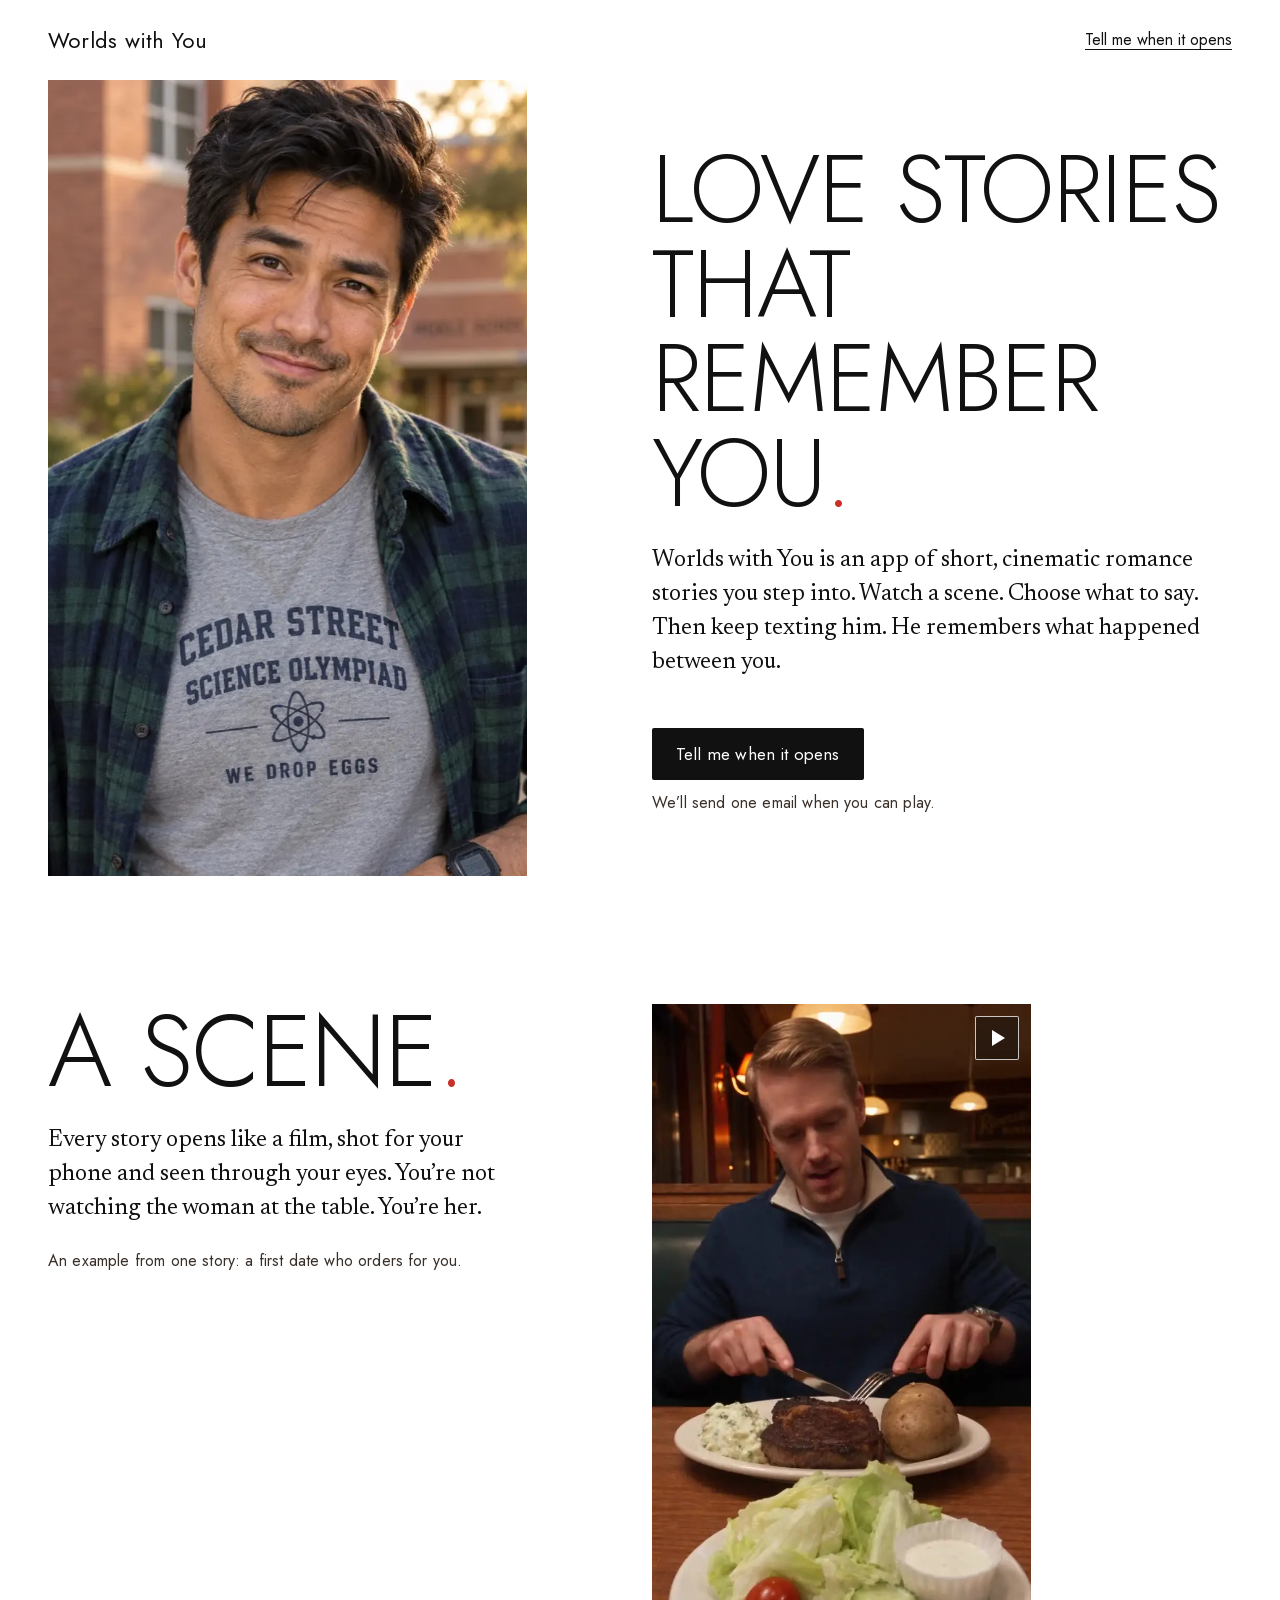
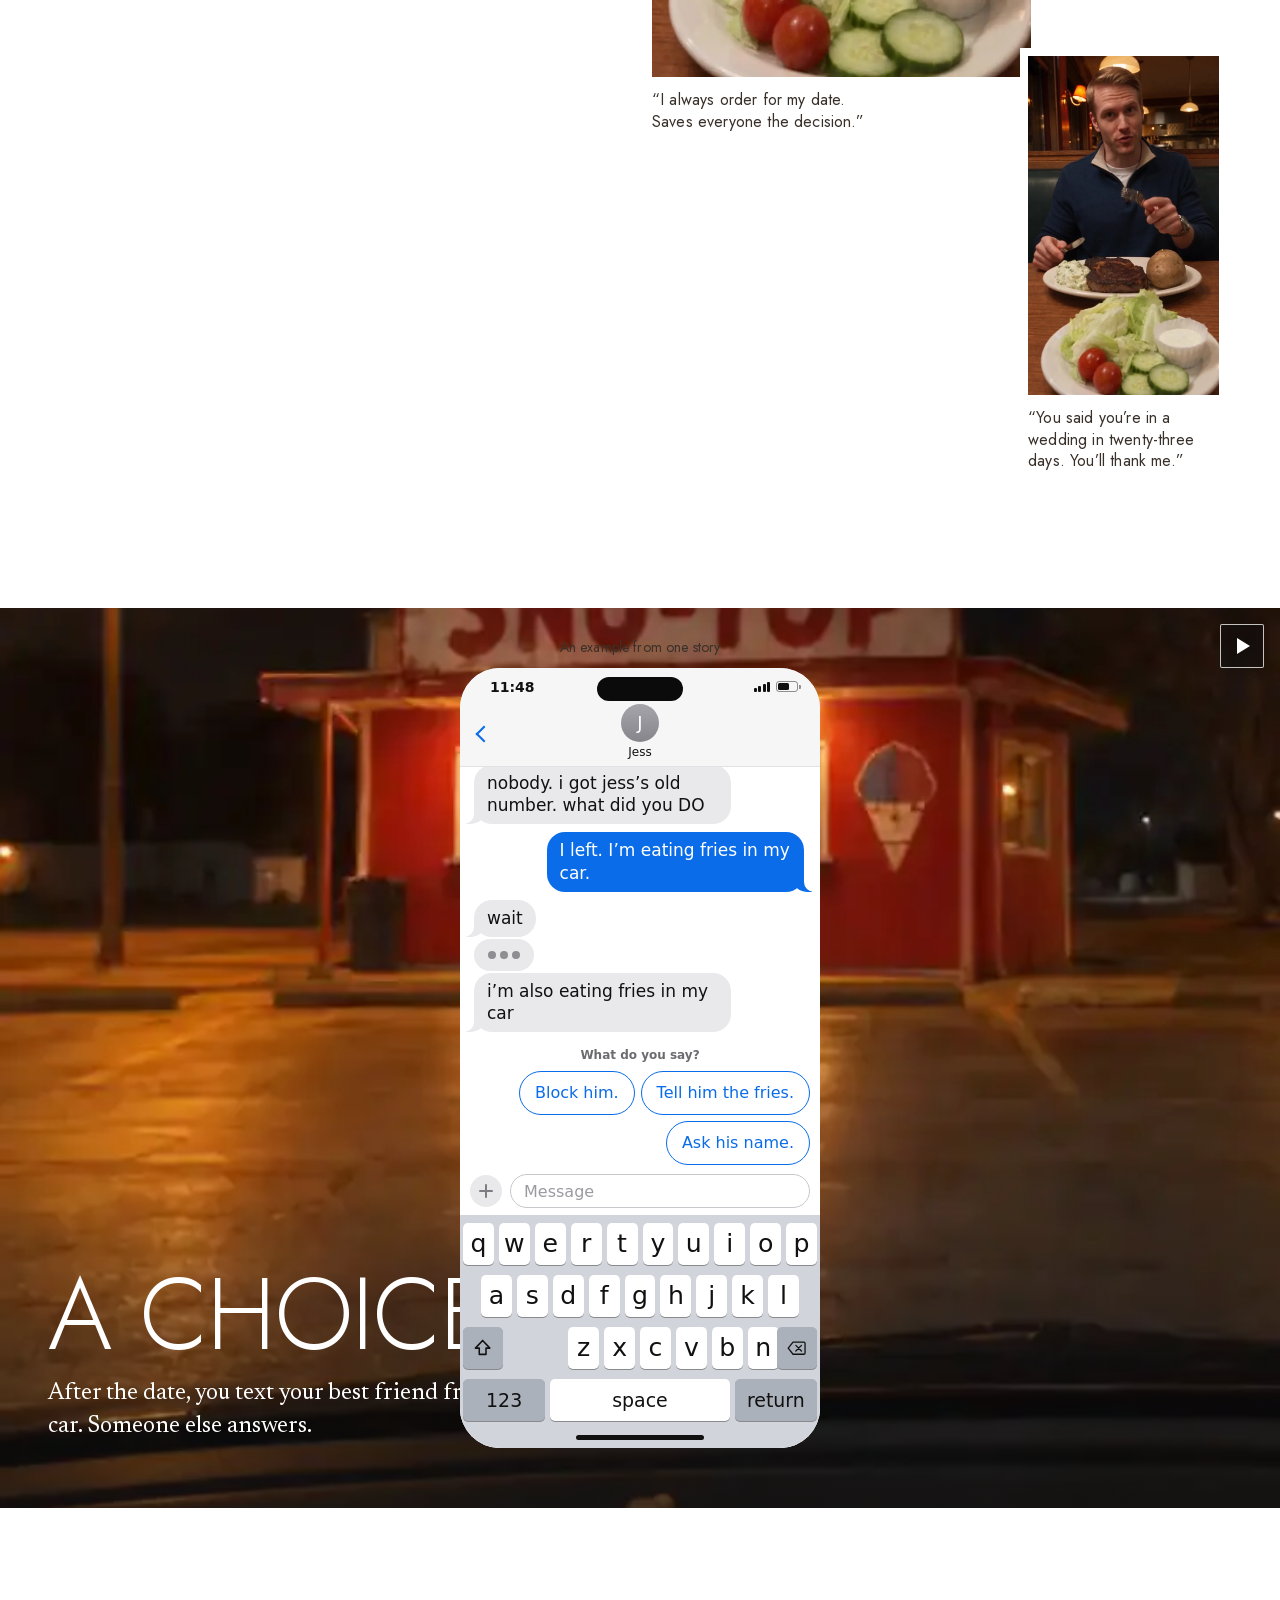
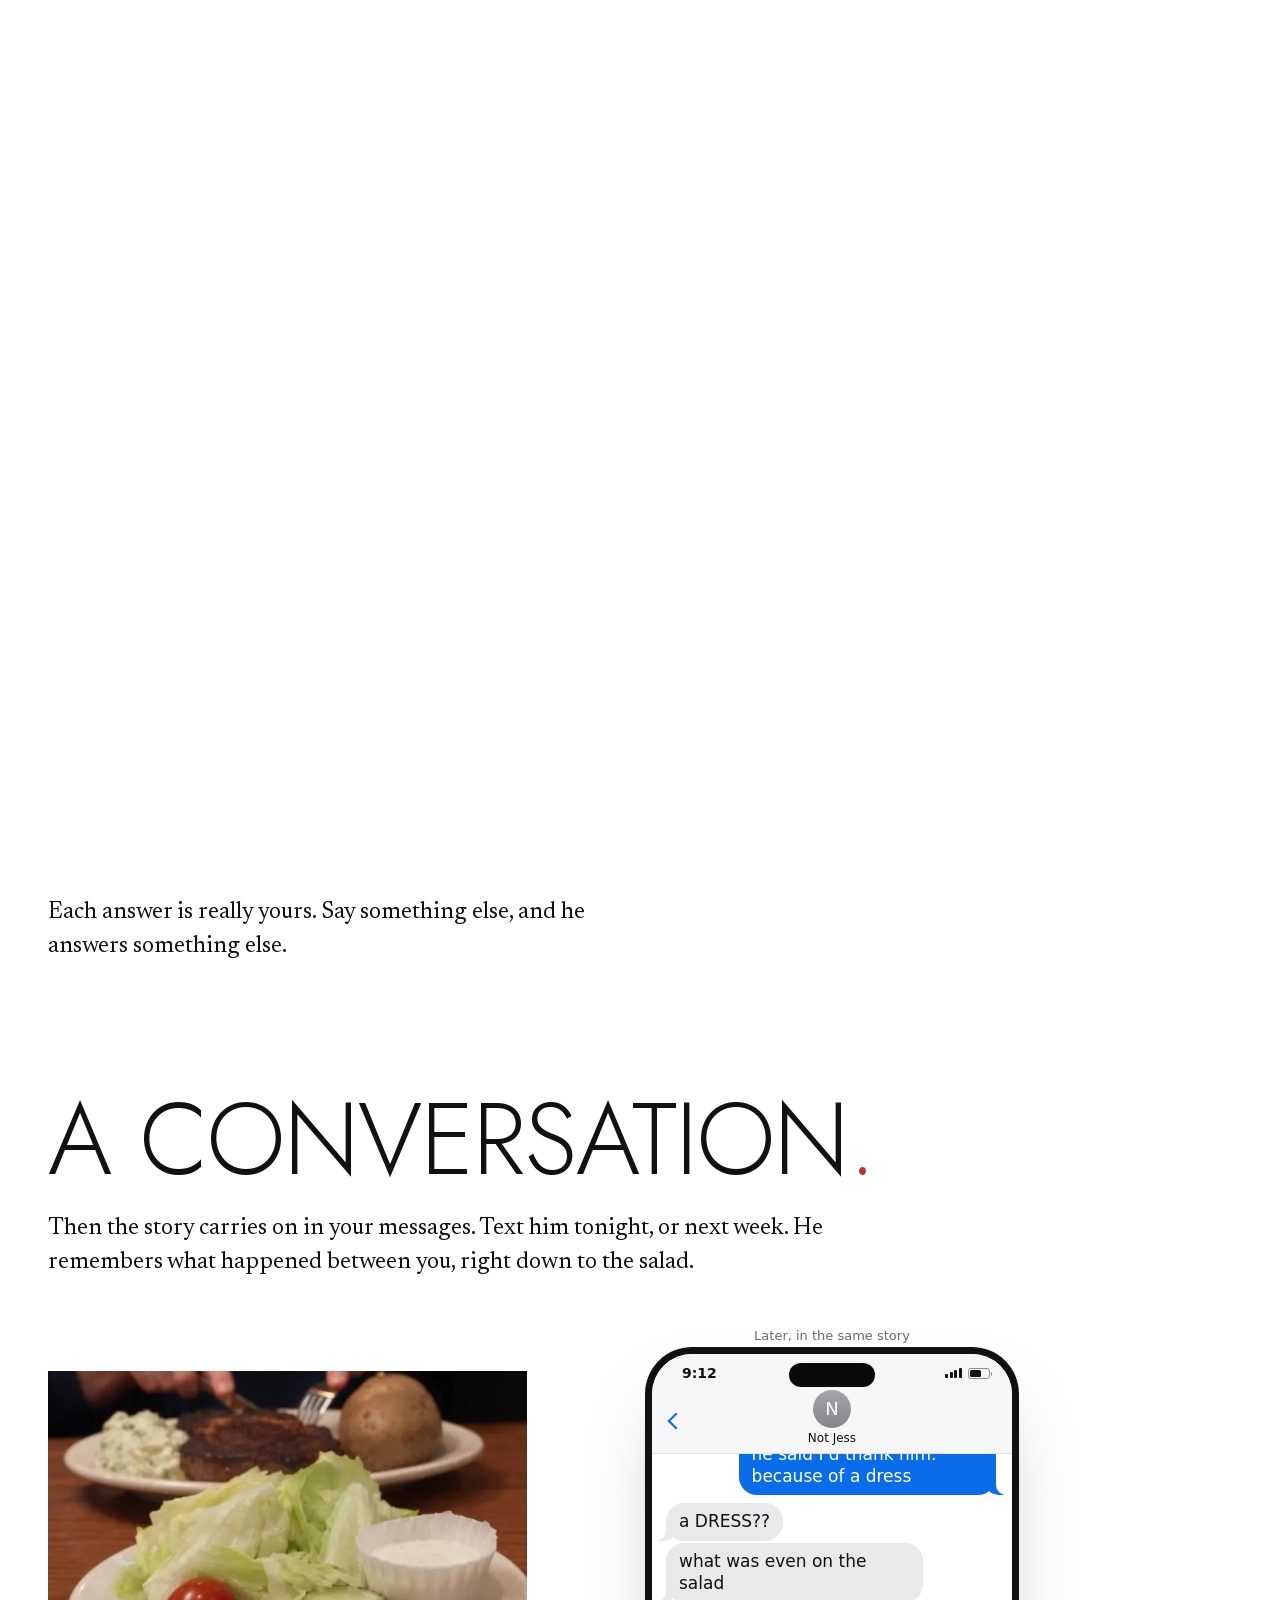
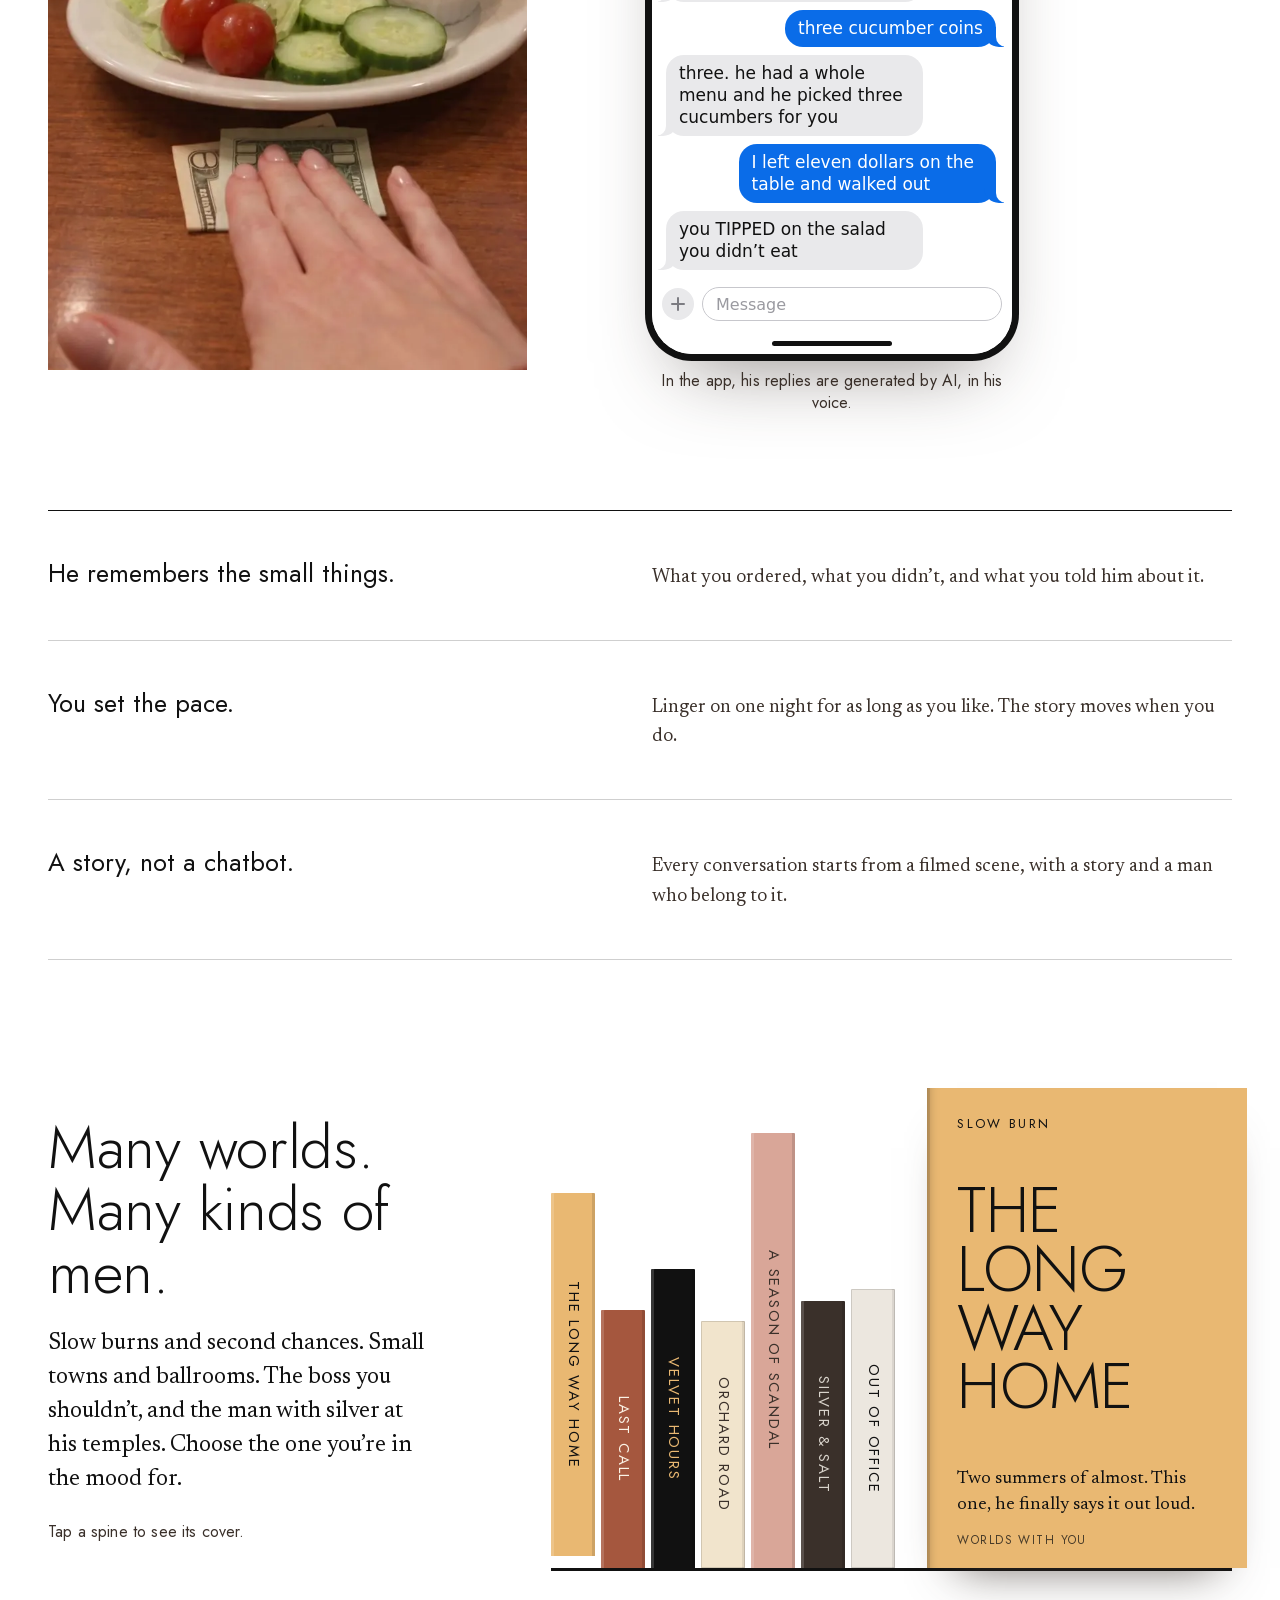
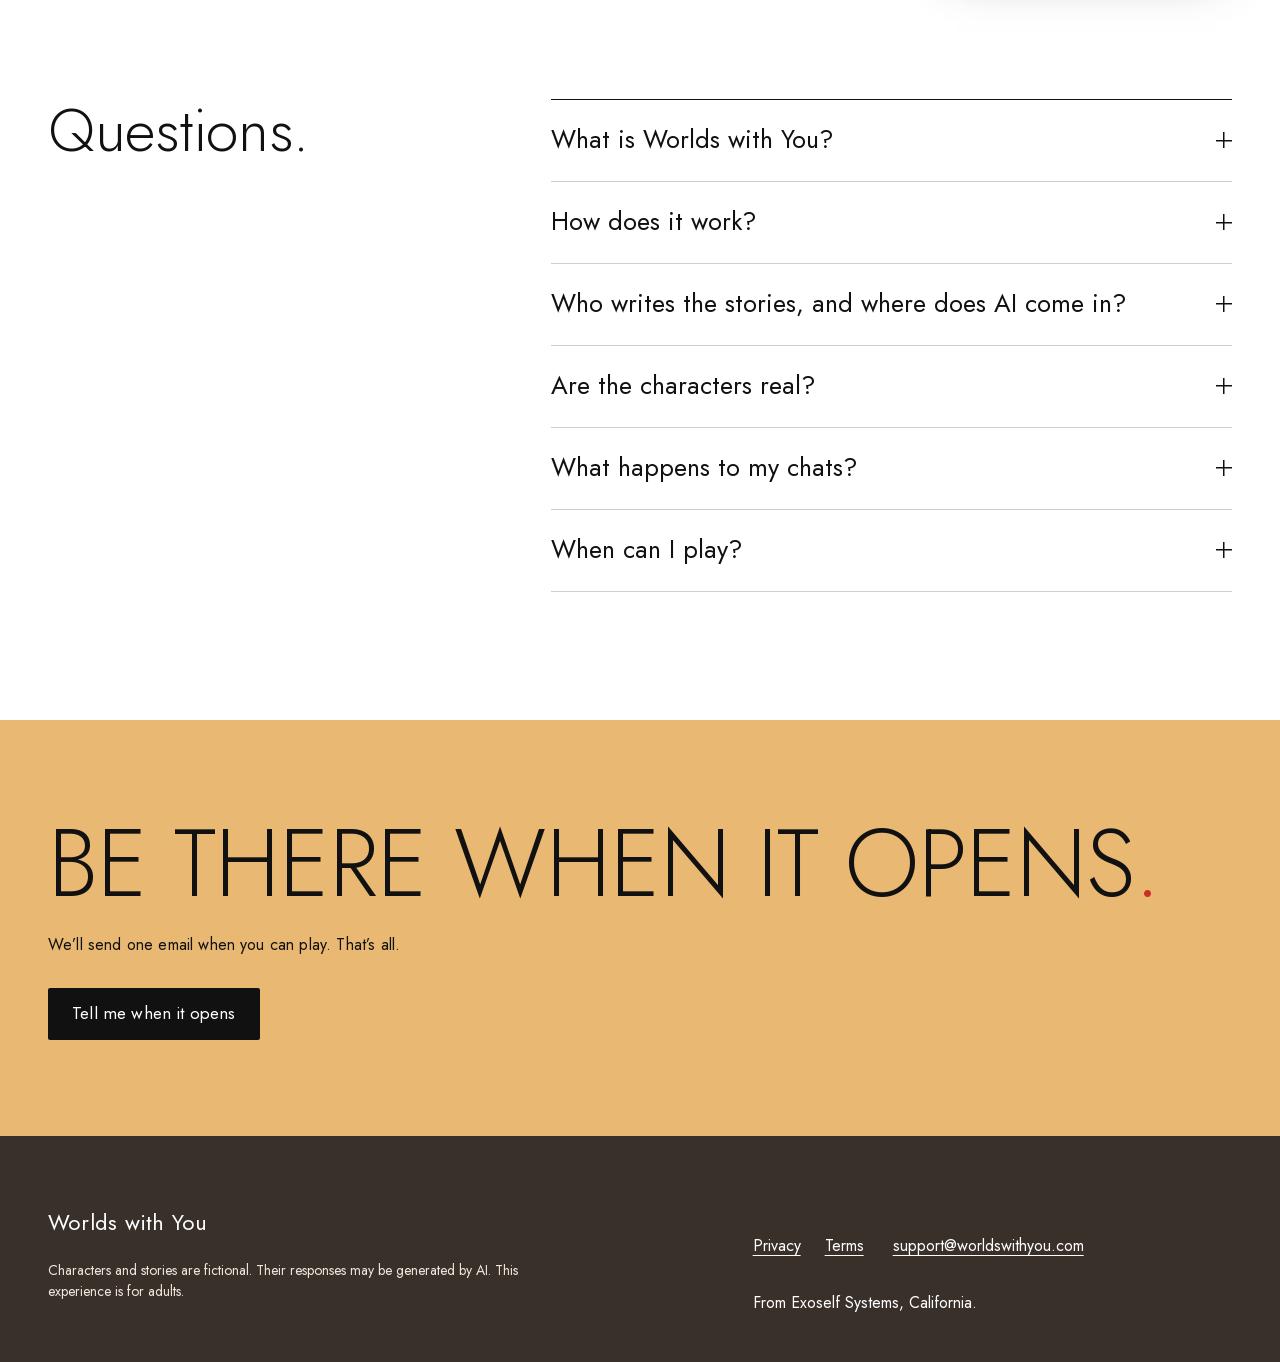
==== commit 3be0bfac: "Redesign the site: love stories that remember you Replace the placeholder landing page with the Rend" ====
--- a/public/index.html
+++ b/public/index.html
@@ -1,198 +1,794 @@
 <!doctype html>
-<html lang="en" class="no-js">
+<html lang="en">
 <head>
-  <meta charset="utf-8">
-  <meta name="viewport" content="width=device-width, initial-scale=1, viewport-fit=cover">
-  <title>Worlds with You — Romance you get to answer</title>
-  <meta name="description" content="Short cinematic romances where you make the choices, then keep texting the characters. They remember what you did. An 18+ interactive fiction app in development by Exoself Systems.">
-  <meta name="theme-color" content="#131020">
-  <link rel="canonical" href="https://worldswithyou.com/">
-  <meta property="og:type" content="website">
-  <meta property="og:title" content="Worlds with You — Romance you get to answer">
-  <meta property="og:description" content="He ordered you a side salad. You texted the wrong number. A stranger answered. Short cinematic romances you step into, in development.">
-  <meta property="og:url" content="https://worldswithyou.com/">
-  <meta property="og:site_name" content="Worlds with You">
-  <meta name="twitter:card" content="summary">
-  <link rel="icon" href="assets/favicon.svg" type="image/svg+xml">
-  <link rel="stylesheet" href="assets/styles.css">
-  <script type="application/ld+json">{"@context":"https://schema.org","@type":"Organization","name":"Worlds with You","url":"https://worldswithyou.com/","email":"support@worldswithyou.com","description":"A mobile interactive fiction product in development by Exoself Systems.","parentOrganization":{"@type":"Organization","name":"Exoself Systems","url":"https://exoselfsystems.com/"},"sameAs":["https://github.com/kavinstewart/worldswithyou"]}</script>
+<meta charset="utf-8">
+<meta name="viewport" content="width=device-width, initial-scale=1, viewport-fit=cover">
+<title>Worlds with You — love stories that remember you</title>
+<meta name="description" content="Short, cinematic romance stories you step into. Watch a scene, choose what to say, then keep texting him. He remembers what happened between you.">
+<meta name="theme-color" content="#FFFFFF">
+<link rel="canonical" href="https://worldswithyou.com/">
+<link rel="icon" href="assets/favicon.svg" type="image/svg+xml">
+<meta property="og:type" content="website">
+<meta property="og:site_name" content="Worlds with You">
+<meta property="og:title" content="Worlds with You — love stories that remember you">
+<meta property="og:description" content="Short, cinematic romance stories you step into. Watch a scene, choose what to say, then keep texting him. He remembers what happened between you.">
+<meta property="og:url" content="https://worldswithyou.com/">
+<meta property="og:image" content="https://worldswithyou.com/assets/media/wes-portrait.webp">
+<meta name="twitter:card" content="summary_large_image">
+<script type="application/ld+json">{"@context":"https://schema.org","@type":"Organization","name":"Worlds with You","url":"https://worldswithyou.com/","email":"support@worldswithyou.com","parentOrganization":{"@type":"Organization","name":"Exoself Systems","url":"https://exoselfsystems.com/"}}</script>
+<link rel="preload" href="assets/fonts/jost-var-latin.woff2" as="font" type="font/woff2" crossorigin>
+<link rel="preload" href="assets/fonts/newsreader-wght-latin.woff2" as="font" type="font/woff2" crossorigin>
+<style>
+@font-face{font-family:"Jost";src:url(assets/fonts/jost-var-latin.woff2) format("woff2");font-weight:300 500;font-style:normal;font-display:swap;unicode-range:U+0000-00FF,U+0131,U+0152-0153,U+02BB-02BC,U+02C6,U+02DA,U+02DC,U+0304,U+0308,U+0329,U+2000-206F,U+20AC,U+2122,U+2191,U+2193,U+2212,U+2215,U+FEFF,U+FFFD}
+@font-face{font-family:"Newsreader";src:url(assets/fonts/newsreader-wght-latin.woff2) format("woff2");font-weight:400 500;font-style:normal;font-display:swap;unicode-range:U+0000-00FF,U+0131,U+0152-0153,U+02BB-02BC,U+02C6,U+02DA,U+02DC,U+0304,U+0308,U+0329,U+2000-206F,U+20AC,U+2122,U+2191,U+2193,U+2212,U+2215,U+FEFF,U+FFFD}
+/* metric-matched fallbacks keep the swap from shifting layout */
+@font-face{font-family:"Jost fb";src:local("Helvetica Neue"),local("Arial");size-adjust:96%;ascent-override:104%;descent-override:36%}
+@font-face{font-family:"Newsreader fb";src:local("Georgia"),local("Times New Roman");size-adjust:94%;ascent-override:98%;descent-override:30%}
+
+:root{
+  --paper:#FFFFFF; --ink:#111111; --shadow:#3A302A; --golden:#E9B872; --red:#C9302A;
+  --imsg-blue:#0A6CE8; --imsg-grey:#E9E9EB; --imsg-meta:#6B6B70; --imsg-line:#C7C7CC;
+  --display:"Jost","Jost fb",sans-serif;
+  --text:"Newsreader","Newsreader fb",serif;
+  --sys:-apple-system,BlinkMacSystemFont,"SF Pro Text",system-ui,sans-serif;
+  --t-cover:clamp(2.5rem, 1.19rem + 5.9vw, 6.5rem);
+  --t-chapter:clamp(2.5rem, 1.1rem + 6.5vw, 7rem);
+  --t-h2:clamp(2.125rem, 1.43rem + 2.86vw, 4rem);
+  --t-h3:clamp(1.375rem, 1.28rem + .38vw, 1.625rem);
+  --t-lede:clamp(1.25rem, 1.16rem + .38vw, 1.5rem);
+  --t-body:clamp(1.125rem, 1.1rem + .1vw, 1.1875rem);
+  --t-label:1rem;
+  --s1:4px;--s2:8px;--s3:12px;--s4:16px;--s5:24px;--s6:32px;--s7:48px;--s8:64px;--s9:96px;--s10:128px;
+  --gutter:24px; --max:1320px;
+  --r-button:2px; --r-bubble:18px; --r-device:40px;
+  --focus:var(--ink);
+}
+*,*::before,*::after{box-sizing:border-box}
+html{-webkit-text-size-adjust:100%;text-size-adjust:100%}
+body{margin:0;background:var(--paper);color:var(--ink);font:400 var(--t-body)/1.55 var(--text);overflow-x:clip;-webkit-font-smoothing:antialiased}
+img,video{display:block;max-width:100%}
+::selection{background:var(--golden);color:var(--ink)}
+a{color:inherit;text-decoration-line:underline;text-decoration-thickness:1px;text-underline-offset:4px}
+a:hover{text-decoration-thickness:2px}
+:focus-visible{outline:3px solid var(--focus);outline-offset:3px}
+p{margin:0}
+figure{margin:0}
+.wrap{width:min(100% - 2*var(--gutter), var(--max));margin-inline:auto}
+.visually-hidden{position:absolute!important;width:1px;height:1px;padding:0;margin:-1px;overflow:hidden;clip:rect(0 0 0 0);white-space:nowrap;border:0}
+.skip{position:absolute;left:var(--s4);top:-60px;background:var(--ink);color:var(--paper);padding:12px 16px;font:400 1rem var(--display);z-index:10}
+.skip:focus{top:var(--s3)}
+
+/* ---------- type roles ---------- */
+.cover,.chapter,.h2{font-family:var(--display);font-weight:300;margin:0;font-kerning:normal}
+.cover{font-size:var(--t-cover);line-height:1;letter-spacing:-.01em;text-transform:uppercase}
+.chapter{font-size:var(--t-chapter);line-height:.95;letter-spacing:-.01em;text-transform:uppercase}
+.chapter .stop,.cover .stop{color:var(--red)}
+.h2{font-size:var(--t-h2);line-height:1.05;letter-spacing:-.005em}
+.h3{font:400 var(--t-h3)/1.2 var(--display);margin:0}
+.lede{font-size:var(--t-lede);line-height:1.45}
+.label{font:400 var(--t-label)/1.35 var(--display);letter-spacing:.01em;color:var(--shadow)}
+.body-max{max-width:34em}
+
+/* ---------- header ---------- */
+.site-head{display:flex;align-items:center;justify-content:space-between;gap:var(--s4);height:60px}
+.wordmark{font:400 1.25rem/1 var(--display);letter-spacing:.01em;text-decoration:none;display:inline-flex;align-items:center;min-height:44px}
+.head-cta{font:400 var(--t-label)/1 var(--display);display:inline-flex;align-items:center;min-height:44px}
+
+/* ---------- buttons ---------- */
+.btn{display:inline-flex;align-items:center;justify-content:center;min-height:52px;padding:0 var(--s5);background:var(--ink);color:var(--paper);font:400 1.0625rem/1.2 var(--display);letter-spacing:.01em;text-decoration:none;border-radius:var(--r-button);transition:background-color .15s}
+.btn:hover{background:var(--red)}
+.btn:active{background:var(--shadow)}
+
+/* ---------- frames + loops ---------- */
+.frame{position:relative;margin:0;background:var(--shadow)}
+.frame img,.frame video{width:100%;height:100%;object-fit:cover}
+.cap{margin-top:var(--s3)}
+.pp{position:absolute;top:var(--s3);right:var(--s3);width:44px;height:44px;border:1px solid rgba(255,255,255,.75);background:rgba(17,17,17,.4);border-radius:var(--r-button);cursor:pointer;display:grid;place-items:center;padding:0;z-index:2;--focus:var(--golden)}
+.pp:hover{background:rgba(17,17,17,.72)}
+.pp::before{content:"";width:12px;height:14px;border-inline:4px solid #fff}
+.pp[data-state="paused"]::before{width:0;height:0;border-style:solid;border-width:8px 0 8px 13px;border-color:transparent transparent transparent #fff;margin-left:3px}
+
+/* ---------- hero ---------- */
+.hero{display:grid;grid-template-columns:minmax(0,1fr)}
+.hero-text{display:contents}
+.hero-img{grid-row:1;grid-column:1;aspect-ratio:4/5;margin-inline:calc(-1*var(--gutter))}
+.hero-img img{object-position:50% 0%}
+.hero-img::after{content:"";position:absolute;inset:40% 0 0 0;background:linear-gradient(to top, rgba(17,17,17,.62), rgba(17,17,17,0))}
+.hero .cover{grid-row:1;grid-column:1;align-self:end;position:relative;z-index:1;color:#fff;padding-bottom:var(--s5)}
+.hero .lede{grid-row:3;margin-top:var(--s6);max-width:26em}
+.hero-cta{grid-row:2;padding-block:var(--s5) 0;display:grid;gap:var(--s3);justify-items:start}
+.hero-cta .label{max-width:30em}
+
+/* ---------- chapters ---------- */
+.ch{padding-block:var(--s9) 0}
+.ch-head p{margin-top:var(--s5)}
+.scene-frames{margin-top:var(--s7)}
+.scene-frames .a{width:72%}
+.scene-frames .b{width:58%;margin:var(--s6) 0 0 auto}
+.scene-frames .frame{aspect-ratio:9/16}
+.scene-note{margin-top:var(--s5)}
+
+/* ---------- the moment (static, complete by default) ---------- */
+.moment{position:relative;margin-top:var(--s8)}
+.stage{position:relative}
+.film{position:relative;aspect-ratio:4/5;overflow:hidden;background:#0E0C0B}
+.film video{position:absolute;inset:0;width:100%;height:100%;object-fit:cover;object-position:50% 38%}
+.film-title{position:absolute;inset:auto 0 0 0;padding:var(--s9) var(--gutter) calc(var(--s8) + 40px);color:#fff;background:linear-gradient(to top, rgba(17,17,17,.7), rgba(17,17,17,0))}
+.film-title p{margin-top:var(--s4);max-width:22em;font-size:var(--t-lede);line-height:1.4}
+.film .pp{top:var(--s4);right:var(--s4)}
+.side{display:none}
+.phone-wrap{position:relative;margin:-64px auto 0;width:min(340px, 100% - 2*var(--gutter));z-index:2}
+.phone-label{display:none}
+
+.phone{position:relative;height:720px;background:#fff;border-radius:var(--r-device);box-shadow:0 0 0 7px var(--ink), 0 40px 80px -30px rgba(58,48,42,.55);overflow:hidden;display:flex;flex-direction:column;font-family:var(--sys);color:#111}
+.sbar{flex:none;position:relative;display:flex;align-items:center;justify-content:space-between;height:34px;padding:4px 22px 0 30px;background:#F6F6F7;font:600 14px/1 var(--sys);color:#111}
+.sbar::before{content:"";position:absolute;left:50%;top:9px;width:86px;height:24px;margin-left:-43px;border-radius:12px;background:#0B0B0B}
+.sig{display:flex;align-items:center;gap:6px}
+.bars{display:flex;align-items:flex-end;gap:1.5px;height:10px}
+.bars i{width:3px;background:#111;border-radius:1px}
+.bars i:nth-child(1){height:4px}.bars i:nth-child(2){height:6px}.bars i:nth-child(3){height:8px}.bars i:nth-child(4){height:10px}
+.batt{position:relative;width:22px;height:11px;border:1px solid rgba(17,17,17,.45);border-radius:3px;padding:1px}
+.batt::before{content:"";display:block;width:62%;height:100%;background:#111;border-radius:1.5px}
+.batt::after{content:"";position:absolute;right:-3.5px;top:3px;width:1.5px;height:4px;background:rgba(17,17,17,.45);border-radius:0 1px 1px 0}
+.ph-head{flex:none;display:flex;align-items:center;justify-content:center;position:relative;padding:2px 16px 7px;background:#F6F6F7;border-bottom:1px solid #E2E2E5}
+.ph-back{position:absolute;left:18px;top:50%;width:12px;height:12px;border-left:2.5px solid var(--imsg-blue);border-bottom:2.5px solid var(--imsg-blue);transform:translateY(-50%) rotate(45deg)}
+.who{display:grid;justify-items:center;gap:3px}
+.av{width:38px;height:38px;border-radius:50%;background:linear-gradient(#A5A5AB,#85858B);color:#fff;display:grid;place-items:center;font:500 18px/1 var(--sys)}
+.nm{font:400 12px/1.2 var(--sys);color:#111}
+.nm span,.av span{display:none}
+.nm .n0,.av .n0{display:inline}
+.phone:has(#say-fries:checked) :is(.nm,.av) .n0,
+.phone:has(#say-name:checked) :is(.nm,.av) .n0{display:none}
+.phone:has(#say-fries:checked) :is(.nm,.av) .n1{display:inline}
+.phone:has(#say-name:checked) :is(.nm,.av) .n2{display:inline}
+
+.say{flex:1;min-height:0;display:flex;flex-direction:column;margin:0}
+.thread{flex:1;display:flex;flex-direction:column;padding:12px 0 10px;overflow-y:auto;overscroll-behavior:contain;min-height:0;scrollbar-width:none}
+.thread::-webkit-scrollbar{display:none}
+.thread > :first-child{margin-top:auto}
+.thread:focus-visible{outline:3px solid var(--imsg-blue);outline-offset:-3px}
+.row{flex:none;display:flex;padding-inline:14px 16px;overflow:hidden}
+.row.me{justify-content:flex-end}
+.row + .row{margin-top:2px}
+.row.g{margin-top:8px}
+.b{position:relative;max-width:78%;padding:7px 13px 8px;border-radius:var(--r-bubble);font:400 17px/1.3 var(--sys);overflow-wrap:break-word}
+.me .b{background:var(--imsg-blue);color:#fff}
+.him .b{background:var(--imsg-grey);color:#111}
+.tail .b::before,.tail .b::after{content:"";position:absolute;bottom:0;height:20px}
+.me.tail .b::before{right:-8px;width:20px;background:var(--imsg-blue);border-bottom-left-radius:15px}
+.me.tail .b::after{right:-10px;width:10px;background:#fff;border-bottom-left-radius:10px}
+.him.tail .b::before{left:-8px;width:20px;background:var(--imsg-grey);border-bottom-right-radius:15px}
+.him.tail .b::after{left:-10px;width:10px;background:#fff;border-bottom-right-radius:10px}
+.status{justify-content:flex-end;font:400 11px/1.3 var(--sys);color:var(--imsg-meta);padding-top:3px}
+.sys-line{justify-content:center;font:400 13px/1.3 var(--sys);color:var(--imsg-meta);padding-top:10px;text-align:center}
+.typing .b{display:flex;gap:4px;padding:12px 14px}
+.typing .b i{width:8px;height:8px;border-radius:50%;background:#8E8E93}
+.typing,.thread > .status,.out .status{display:none}
+
+/* composer: choices, input field, keyboard (all inside the phone) */
+.composer{flex:none;background:#fff}
+.sheet{padding:6px 10px 2px}
+.sheet fieldset{border:0;margin:0;padding:0;display:flex;flex-wrap:wrap;justify-content:flex-end;gap:6px}
+.sheet legend{float:left;width:100%;text-align:center;font:600 12px/1.25 var(--sys);color:var(--imsg-meta);padding:0 0 2px}
+.opt{position:relative;display:inline-flex;align-items:center;justify-content:center;min-height:44px;padding:0 15px;border:1.5px solid var(--imsg-blue);border-radius:22px;font:400 16px/1.2 var(--sys);color:var(--imsg-blue);cursor:pointer;background:#fff;transition:background-color .12s;white-space:nowrap}
+.opt:hover{background:#F2F2F4}
+.opt:active{background:#E6E6EA}
+.opt input{position:absolute;opacity:0;width:1px;height:1px;margin:0}
+.opt:has(input:focus-visible){outline:3px solid var(--imsg-blue);outline-offset:2px}
+.out{display:none}
+.again{display:none;margin:0 0 0 auto;min-height:44px;padding:0 18px;background:#fff;border:1.5px solid var(--imsg-blue);border-radius:22px;font:400 16px/1 var(--sys);color:var(--imsg-blue);cursor:pointer}
+.again:hover{background:#F2F2F4}
+.again:focus-visible{outline:3px solid var(--imsg-blue);outline-offset:2px}
+.say:has(input:checked) fieldset{display:none}
+.say:has(input:checked) .again{display:block}
+.say:has(#say-block:checked) .out-block,
+.say:has(#say-fries:checked) .out-fries,
+.say:has(#say-name:checked) .out-name{display:block}
+.out .typing{display:flex}
+
+.inbar{display:flex;align-items:flex-end;gap:8px;padding:7px 10px 7px}
+.plus{flex:none;position:relative;width:32px;height:32px;margin-bottom:1px;border-radius:50%;background:#E9E9EB}
+.plus::before,.plus::after{content:"";position:absolute;left:50%;top:50%;width:14px;height:2px;margin:-1px 0 0 -7px;background:#7C7C82;border-radius:1px}
+.plus::after{transform:rotate(90deg)}
+.field{flex:1;position:relative;min-height:34px;padding:7px 38px 7px 13px;border:1px solid var(--imsg-line);border-radius:17px;font:400 16px/1.25 var(--sys);color:#111}
+.ph-t{position:absolute;left:13px;top:7px;color:#9A9AA0}
+.ft{display:none;overflow:hidden}
+.send{position:absolute;right:3px;bottom:3px;width:28px;height:28px;border-radius:50%;background:var(--imsg-blue);opacity:0}
+.send::before{content:"";position:absolute;left:50%;top:8px;width:8px;height:8px;margin-left:-5px;border-left:2.5px solid #fff;border-top:2.5px solid #fff;transform:rotate(45deg)}
+.send::after{content:"";position:absolute;left:50%;top:9px;width:2.5px;height:12px;margin-left:-1.25px;background:#fff;border-radius:1px}
+
+.kb{padding:8px 3px 0;background:#D1D4DA;display:grid;row-gap:10px;container-type:inline-size;user-select:none;-webkit-user-select:none}
+.kr{--kw:calc((100cqi - 45px) / 10);--kh:min(calc(var(--kw) * 1.36), 5svh);display:flex;gap:5px;justify-content:center}
+.kr > span,.kr .grp > span{flex:0 0 var(--kw);height:var(--kh);display:grid;place-items:center;background:#fff;border-radius:5px;box-shadow:0 1px 0 #898A8D;font:400 calc(var(--kh) * .6)/1 var(--sys);color:#111}
+.kr .fn{flex-basis:calc(var(--kw) * 1.3);background:#ABB1BA}
+.kr .fn svg{width:48%;height:auto}
+.r3{justify-content:space-between}
+.grp{display:flex;gap:5px}
+.kr .wide{flex-basis:calc(var(--kw) * 2.5 + 5px);font-size:calc(var(--kh) * .45)}
+.kr .space{flex:1 1 auto;font-size:calc(var(--kh) * .45)}
+.home{display:block;width:36%;height:5px;margin:4px auto 8px;border-radius:3px;background:#111}
+
+@media (prefers-reduced-motion: no-preference){
+  .say:has(#say-block:checked) .ft-block,
+  .say:has(#say-fries:checked) .ft-fries,
+  .say:has(#say-name:checked) .ft-name{display:block;animation:fill .75s both}
+  .say:has(input:checked) .ph-t{animation:ph-away .75s both}
+  .say:has(input:checked) .send{animation:send-btn .75s both}
+  .out .row.me{animation:send .26s .75s cubic-bezier(.2,.8,.2,1) both}
+  .out .status{display:flex;animation:delivered 1.35s .75s linear both}
+  .out .typing{animation:typing 1.1s 1.1s linear both}
+  .out .typing i{animation:dot 1s infinite ease-in-out}
+  .out .typing i:nth-child(2){animation-delay:.15s}
+  .out .typing i:nth-child(3){animation-delay:.3s}
+  .out .row.him,.out .sys-line{animation:arrive .28s 2.2s cubic-bezier(.2,.8,.2,1) both}
+  .out .sys-line{animation-delay:2.65s}
+  .out .row.typing{animation:typing 1.1s 1.1s linear both}
+}
+@media (prefers-reduced-motion: reduce){ .out .typing{display:none} }
+@keyframes fill{0%{opacity:0;max-height:0}4%,96%{opacity:1;max-height:6em}100%{opacity:0;max-height:0}}
+@keyframes ph-away{0%,99%{opacity:0}100%{opacity:1}}
+@keyframes send-btn{0%{opacity:0}4%,96%{opacity:1}100%{opacity:0}}
+@keyframes send{from{opacity:0;max-height:0;transform:translateY(10px) scale(.96)}to{opacity:1;max-height:14em}}
+@keyframes arrive{from{opacity:0;max-height:0;transform:translateY(8px)}to{opacity:1;max-height:14em}}
+@keyframes typing{0%{max-height:0;opacity:0}12%{max-height:4em;opacity:1}88%{max-height:4em;opacity:1}100%{max-height:0;opacity:0;margin:0}}
+@keyframes delivered{0%{max-height:0;opacity:0;padding:0}8%,85%{max-height:2em;opacity:1;padding-top:3px}100%{max-height:0;opacity:0;padding:0}}
+@keyframes dot{0%,60%,100%{opacity:.35;transform:none}30%{opacity:1;transform:translateY(-2px)}}
+
+.after-moment{padding-top:var(--s7)}
+.after-moment .body-max{margin-top:var(--s4)}
+
+/* ---------- conversation ---------- */
+.memory{display:grid;gap:var(--s6);margin-top:var(--s7)}
+.memory .frame{aspect-ratio:4/5}
+.memory .frame img{object-position:50% 62%}
+.mem-phone{max-width:340px;width:100%;justify-self:center}
+.mem-phone .phone{height:600px}
+.mem-phone .composer{padding-bottom:26px;position:relative}
+.mem-home{position:absolute;left:50%;bottom:8px;width:120px;height:5px;margin-left:-60px;border-radius:3px;background:#111}
+.mem-phone .thread{overflow:hidden;justify-content:flex-end}
+.mem-phone .thread > :first-child{margin-top:0}
+.mem-note{margin-top:16px;text-align:center}
+.mem-phone .when{text-align:center;font:400 13px/1.3 var(--sys);color:var(--imsg-meta);margin-bottom:10px}
+
+.diff{margin-top:var(--s9);display:grid;gap:0;border-top:1px solid var(--ink)}
+.diff > div{padding:var(--s7) 0;border-bottom:1px solid rgba(17,17,17,.2)}
+.diff p{margin-top:var(--s4);color:var(--shadow);max-width:34em}
+
+/* ---------- range: the shelf ---------- */
+.range{padding-top:var(--s10)}
+.range .body-max{margin-top:var(--s5)}
+.shelf-hint{margin-top:var(--s5)}
+.bookcase{margin-top:var(--s7);display:grid;grid-template-areas:"stage" "shelf";row-gap:var(--s6)}
+.cover-stage{grid-area:stage;display:grid;justify-items:center;align-items:end}
+.book{grid-area:1/1;width:min(264px, 70vw);aspect-ratio:2/3;display:flex;flex-direction:column;padding:22px 20px 18px 24px;background:var(--bg);color:var(--fg);
+  box-shadow:inset 5px 0 0 -2px rgba(0,0,0,.1), inset 12px 0 12px -12px rgba(0,0,0,.35), 0 30px 44px -30px rgba(58,48,42,.7)}
+.book[hidden]{display:none}
+.book .genre{font:400 .8125rem/1.2 var(--display);letter-spacing:.18em;text-transform:uppercase}
+.book .title{margin:auto 0;font-weight:300}
+.book .title span,.book .title small,.book .title b{display:block}
+.book .premise{font:400 1.125rem/1.45 var(--text)}
+.book .mark{margin-top:var(--s4);font:400 .75rem/1 var(--display);letter-spacing:.12em;text-transform:uppercase;opacity:.75}
+/* seven colours and letterings, all inside the palette's family */
+.bk-slow{--bg:var(--golden);--fg:var(--ink)}
+.bk-second{--bg:#A5573E;--fg:#FBF3E6}
+.bk-dark{--bg:var(--ink);--fg:var(--golden)}
+.bk-town{--bg:#F1E4CC;--fg:var(--shadow)}
+.bk-regency{--bg:#D9A698;--fg:var(--shadow)}
+.bk-silver{--bg:var(--shadow);--fg:#D8D3CB}
+.bk-work{--bg:#ECE7DF;--fg:var(--ink)}
+.bk-slow .title{font:300 3.25rem/.92 var(--display);text-transform:uppercase;letter-spacing:-.01em}
+.bk-second .title{font:400 2.5rem/1.02 var(--text);letter-spacing:-.01em;border-top:1px solid currentColor;padding-top:var(--s4)}
+.bk-dark .title{font:300 1.75rem/1.5 var(--display);text-transform:uppercase;letter-spacing:.34em;text-align:center;border-block:1px solid currentColor;padding-block:var(--s4)}
+.bk-dark .genre,.bk-dark .premise,.bk-dark .mark{text-align:center}
+.bk-town .title{font:500 2.625rem/1 var(--text);text-align:center}
+.bk-town .title small{font:400 .8125rem/1 var(--display);letter-spacing:.24em;text-transform:uppercase;margin-bottom:var(--s3)}
+.bk-regency .title{font:400 2.375rem/1.05 var(--text);text-align:center}
+.bk-regency .title small{font:400 1.125rem/1.6 var(--text)}
+.bk-regency .genre,.bk-regency .premise,.bk-regency .mark{text-align:center}
+.bk-silver .title{font:300 2.875rem/.95 var(--display);text-transform:uppercase;letter-spacing:.02em}
+.bk-silver .title b{font:400 4rem/.9 var(--text);color:var(--golden);margin:.02em 0 .04em}
+.bk-work .title{font:500 2.75rem/.92 var(--display);text-transform:uppercase;letter-spacing:-.02em;border-bottom:3px solid currentColor;padding-bottom:var(--s3)}
+
+.shelf{grid-area:shelf;display:flex;align-items:flex-end;justify-content:center;gap:4px;padding-top:var(--s3);border-bottom:3px solid var(--ink)}
+.spine{flex:0 1 46px;min-width:44px;height:var(--h);margin:0;padding:14px 0;border:0;border-radius:1px 1px 0 0;background:var(--bg);color:var(--fg);cursor:pointer;
+  display:flex;align-items:center;justify-content:center;font:400 .875rem/1 var(--display);letter-spacing:.12em;text-transform:uppercase;
+  box-shadow:inset 3px 0 0 rgba(255,255,255,.16), inset -3px 0 0 rgba(0,0,0,.12);transition:transform .18s ease-out}
+.spine.bk-work,.spine.bk-town{box-shadow:inset 0 0 0 1px rgba(17,17,17,.14), inset -3px 0 0 rgba(0,0,0,.08)}
+.spine span{writing-mode:vertical-rl;max-height:calc(var(--h) - 28px);overflow:hidden;white-space:nowrap}
+.spine:hover{transform:translateY(-4px)}
+.spine[aria-pressed="true"]{transform:translateY(-12px)}
+.spine:focus-visible{outline:3px solid var(--ink);outline-offset:3px}
+
+/* ---------- faq ---------- */
+.faq{padding-top:var(--s10)}
+.faq-list{margin-top:var(--s6);border-top:1px solid var(--ink)}
+.faq details{border-bottom:1px solid rgba(17,17,17,.2)}
+.faq summary{list-style:none;display:flex;justify-content:space-between;align-items:center;gap:var(--s5);min-height:72px;padding:var(--s5) 0;font:400 var(--t-h3)/1.3 var(--display);cursor:pointer}
+.faq summary::-webkit-details-marker{display:none}
+.faq summary::after{content:"";flex:none;width:16px;height:16px;background:linear-gradient(var(--ink),var(--ink)) center/16px 1.5px no-repeat, linear-gradient(var(--ink),var(--ink)) center/1.5px 16px no-repeat}
+.faq details[open] summary::after{background:linear-gradient(var(--ink),var(--ink)) center/16px 1.5px no-repeat}
+@media (hover:hover){.faq summary:hover{text-decoration:underline;text-decoration-thickness:1px;text-underline-offset:5px}}
+.faq .ans{padding:0 0 var(--s7);max-width:36em}
+.faq .ans p{line-height:1.6}
+
+/* ---------- cta ---------- */
+.cta{margin-top:var(--s10);background:var(--golden);padding-block:var(--s9)}
+.cta-note{margin-top:var(--s5);color:var(--ink)}
+.cta .btn{margin-top:var(--s6)}
+.cta :focus-visible{--focus:var(--ink)}
+
+/* ---------- footer ---------- */
+.foot{background:var(--shadow);color:#fff;padding-block:var(--s8) var(--s7);--focus:var(--golden)}
+.foot .wordmark{font-size:1.375rem}
+.foot p{margin-top:var(--s4);max-width:36em}
+.foot .disclose{font:400 .875rem/1.55 var(--display);color:#EDE6DD}
+.foot nav{margin-top:var(--s5);display:flex;flex-wrap:wrap;column-gap:var(--s5)}
+.foot nav a{display:inline-flex;align-items:center;min-height:44px;min-width:44px;font:400 1rem var(--display)}
+.foot small{display:block;margin-top:var(--s5);font:400 var(--t-label)/1.4 var(--display);color:#fff}
+
+/* ---------- ≥ 900px ---------- */
+@media (min-width:900px){
+  :root{--gutter:48px}
+  .site-head{height:80px}
+  .wordmark{font-size:1.375rem}
+  .hero{display:grid;grid-template-columns:repeat(12,1fr);column-gap:var(--s5);align-items:stretch;padding-top:0}
+  .hero-img{grid-column:1 / span 5;grid-row:1;margin:0;aspect-ratio:auto;height:min(calc(100svh - 104px), 860px);min-height:560px}
+  .hero-img::after{display:none}
+  .hero-img img{object-position:50% 20%}
+  .hero-text{display:block;grid-column:7 / span 6;grid-row:1;align-self:center}
+  .hero .cover{color:var(--ink);padding:0}
+  .hero .lede{margin-top:var(--s5)}
+  .hero-cta{padding-top:var(--s7)}
+  .ch{padding-top:var(--s10)}
+  .scene{display:grid;grid-template-columns:repeat(12,1fr);column-gap:var(--s5);align-items:start}
+  .scene .ch-head{grid-column:1 / span 5;position:sticky;top:var(--s8)}
+  .scene-frames{grid-column:7 / span 6;margin-top:0;display:grid;grid-template-columns:repeat(6,1fr);column-gap:var(--s5)}
+  .scene-frames .a{grid-column:1 / span 4;width:auto}
+  .scene-frames .b{grid-column:4 / span 3;width:auto;margin-top:-30%;position:relative}
+  .scene-frames .b .frame{box-shadow:0 0 0 8px var(--paper)}
+  .scene-frames .a .cap{max-width:58%}
+  .moment{margin-top:var(--s10)}
+  .film{aspect-ratio:auto;height:min(92svh, 860px)}
+  .film-title{padding-inline:max(var(--gutter), (100% - var(--max))/2)}
+  .phone-wrap{margin:-240px 0 0 auto;right:max(var(--gutter), (100% - var(--max))/2);width:360px}
+  .phone{height:780px}
+  .after-moment{display:grid;grid-template-columns:repeat(12,1fr);column-gap:var(--s5)}
+  .after-moment > *{grid-column:1 / span 6}
+  .memory{grid-template-columns:repeat(12,1fr);column-gap:var(--s5);align-items:center}
+  .memory .frame{grid-column:1 / span 5}
+  .mem-phone{grid-column:7 / span 5;justify-self:start;max-width:360px}
+  .diff > div{display:grid;grid-template-columns:repeat(12,1fr);column-gap:var(--s5);align-items:baseline}
+  .diff h3{grid-column:1 / span 5}
+  .diff p{grid-column:7 / span 6;margin-top:0}
+  .range-grid{display:grid;grid-template-columns:repeat(12,1fr);column-gap:var(--s5);align-items:end}
+  .range-grid > .range-copy{grid-column:1 / span 4;align-self:center}
+  .range-grid > .bookcase{grid-column:6 / span 7}
+  .bookcase{margin-top:0;grid-template-areas:"shelf stage";grid-template-columns:auto auto;justify-content:start;column-gap:var(--s6);row-gap:0;border-bottom:3px solid var(--ink)}
+  .shelf{border-bottom:0;gap:6px;justify-content:start}
+  .spine{flex-basis:50px;height:calc(var(--h) * 1.45);font-size:.9375rem}
+  .spine span{max-height:calc(var(--h) * 1.45 - 28px)}
+  .book{width:320px;padding:28px 26px 22px 30px}
+  .bk-slow .title{font-size:4rem}.bk-second .title{font-size:3rem}.bk-dark .title{font-size:2.125rem}
+  .bk-town .title{font-size:3.25rem}.bk-regency .title{font-size:2.875rem}.bk-silver .title{font-size:3.5rem}
+  .bk-silver .title b{font-size:5rem}.bk-work .title{font-size:3.375rem}
+  .faq-grid{display:grid;grid-template-columns:repeat(12,1fr);column-gap:var(--s5)}
+  .faq-grid > h2{grid-column:1 / span 4}
+  .faq-grid > .faq-list{grid-column:6 / span 7;margin-top:0}
+  .foot-grid{display:grid;grid-template-columns:repeat(12,1fr);column-gap:var(--s5)}
+  .foot-grid > :first-child{grid-column:1 / span 6}
+  .foot-grid > :last-child{grid-column:8 / span 5}
+}
+
+/* ---------- THE ONE MOMENT: scroll-driven iris into the phone ---------- */
+@supports (animation-timeline: view()){
+@media (prefers-reduced-motion: no-preference){
+  .moment{height:560svh;view-timeline:--moment block}
+  .stage{position:sticky;top:0;height:100svh;overflow:hidden;
+    --pw:min(304px, 100% - 64px); --ph:min(700px, 100svh - 72px); --iris:min(78vw, 56svh, 440px)}
+  .film{position:absolute;inset:0;height:auto;aspect-ratio:auto;
+    animation:iris linear both;animation-timeline:--moment;animation-range:contain 5% contain 30%}
+  .film-title,.film .pp{animation:fade-out linear both;animation-timeline:--moment;animation-range:contain 3% contain 13%}
+  .moment .phone-wrap{position:absolute;inset:0;margin:0;width:auto;display:grid;place-items:center}
+  .moment .phone{width:var(--pw);height:var(--ph);box-shadow:0 0 0 0 var(--ink);
+    animation:phone-in linear both;animation-timeline:--moment;animation-range:contain 27% contain 32%}
+  .moment .phone-label{display:block;position:absolute;left:0;right:0;text-align:center;color:var(--shadow);
+    animation:fade-in linear both;animation-timeline:--moment;animation-range:contain 28% contain 34%}
+  .moment .phone-label.top{top:calc(50% - var(--ph)/2 - 30px);font-size:.875rem}
+  .moment .thread{overflow:hidden;justify-content:flex-end}
+  .moment .thread > :first-child{margin-top:0}
+  .moment .ph-head{animation:fade-in linear both;animation-timeline:--moment;animation-range:contain 30% contain 33%}
+  .moment .thread > .row{animation:arrive linear both;animation-timeline:--moment;
+    animation-range:contain var(--at) contain calc(var(--at) + 2.5%)}
+  .moment .thread > .typing{display:flex;animation:typing linear both;animation-timeline:--moment;
+    animation-range:contain var(--at) contain calc(var(--at) + 5%)}
+  .moment .thread > .typing i{animation:dot 1s infinite ease-in-out}
+  .moment .thread > .typing i:nth-child(2){animation-delay:.15s}
+  .moment .thread > .typing i:nth-child(3){animation-delay:.3s}
+  .moment .thread > .status{display:flex;animation:status-blip linear both;animation-timeline:--moment;
+    animation-range:contain var(--at) contain calc(var(--at) + 6%)}
+  .moment .sheet{animation:say-in linear both;animation-timeline:--moment;animation-range:contain 85% contain 91%}
+  @keyframes say-in{from{max-height:0;opacity:0;overflow:hidden}to{max-height:60em;opacity:1;overflow:visible}}
+  @keyframes iris{
+    0%{clip-path:inset(0 0 0 0 round 0)}
+    48%{clip-path:inset(calc(50% - var(--iris)/2) calc(50% - var(--iris)/2) round 50%)}
+    100%{clip-path:inset(calc(50% - var(--ph)/2) calc(50% - var(--pw)/2) round var(--r-device))}
+  }
+  @keyframes fade-out{to{opacity:0;visibility:hidden}}
+  @keyframes fade-in{from{opacity:0}to{opacity:1}}
+  @keyframes film-dim{to{opacity:.0}}
+  @keyframes phone-in{from{opacity:0;box-shadow:0 0 0 0 var(--ink), 0 40px 80px -30px rgba(58,48,42,0)}
+    to{opacity:1;box-shadow:0 0 0 7px var(--ink), 0 40px 80px -30px rgba(58,48,42,.55)}}
+  @keyframes status-blip{0%{max-height:0;opacity:0}15%,70%{max-height:2em;opacity:1}100%{max-height:0;opacity:0;padding:0}}
+  @media (min-width:900px){
+    .stage{--pw:360px; --ph:min(780px, 100svh - 96px); --iris:min(62svh, 560px)}
+    .film-title{padding-bottom:var(--s8)}
+    .side{display:block;position:absolute;top:50%;transform:translateY(-50%);
+      animation:fade-in linear both;animation-timeline:--moment;animation-range:contain 27% contain 35%}
+    .side-l{left:max(var(--gutter), (100% - var(--max))/2);width:calc(50% - 180px - 2*var(--gutter) - max(0px, (100% - var(--max))/2))}
+    .side-l p{margin-top:var(--s5);max-width:20em}
+    .side-r{right:max(var(--gutter), (100% - var(--max))/2);width:calc(50% - 180px - 3*var(--gutter) - max(0px, (100% - var(--max))/2));}
+    .side-r p + p{margin-top:var(--s4)}
+    .phone-label{display:none}
+  }
+}}
+</style>
 </head>
-<body class="home">
-  <a class="skip-link" href="#main">Skip to content</a>
-  <header class="site-header wrap">
-    <a class="wordmark" href="./" aria-label="Worlds with You home">Worlds with You</a>
-    <nav aria-label="Main navigation">
-      <a href="#film">How it plays</a>
-      <a href="#worlds">Worlds</a>
-      <a href="#questions">Questions</a>
-      <a class="nav-contact" href="#open">Get launch news</a>
-    </nav>
-  </header>
-
-  <main id="main">
-    <section class="hero wrap" aria-labelledby="hero-title">
-      <div class="hero-copy">
-        <h1 id="hero-title">You’re in this one.</h1>
-        <p class="hero-lede">Short cinematic romances where you make the choices. Then you keep texting the characters, and they remember what you did.</p>
-        <p class="hero-try">Try the opening of our first world. It’s a Tuesday, 9:31 at night, and your date just ordered for you.</p>
-        <div class="hero-actions">
-          <a class="button" href="#open">Get launch news</a>
-          <a class="quiet-link" href="#film">How a world plays</a>
+<body>
+<a class="skip" href="#main">Skip to content</a>
+
+<header class="wrap site-head">
+  <a class="wordmark" href="./" aria-label="Worlds with You, home">Worlds with You</a>
+  <a class="head-cta" href="mailto:support@worldswithyou.com?subject=Tell%20me%20when%20Worlds%20with%20You%20opens">Tell me when it opens</a>
+</header>
+
+<main id="main">
+
+<!-- HERO: the feeling -->
+<section class="wrap hero" aria-labelledby="h-cover">
+  <div class="hero-text">
+    <h1 class="cover" id="h-cover">Love stories that remember you<span class="stop">.</span></h1>
+    <p class="lede">Worlds with You is an app of short, cinematic romance stories you step into. Watch a scene. Choose what to say. Then keep texting him. He remembers what happened between you.</p>
+    <div class="hero-cta">
+      <a class="btn" href="mailto:support@worldswithyou.com?subject=Tell%20me%20when%20Worlds%20with%20You%20opens">Tell me when it opens</a>
+      <p class="label">We’ll send one email when you can play.</p>
+    </div>
+  </div>
+  <figure class="frame hero-img">
+    <img src="assets/media/wes-portrait.webp" width="733" height="1100" alt="Wes, a dark-haired man in a flannel shirt, grinning at you in golden-hour light outside a brick school." fetchpriority="high">
+  </figure>
+</section>
+
+<!-- CHAPTER 1: A SCENE -->
+<section class="wrap ch scene" aria-labelledby="h-scene">
+  <div class="ch-head">
+    <h2 class="chapter" id="h-scene">A scene<span class="stop">.</span></h2>
+    <p class="lede body-max">Every story opens like a film, shot for your phone and seen through your eyes. You’re not watching the woman at the table. You’re her.</p>
+    <p class="label scene-note">An example from one story: a first date who orders for you.</p>
+  </div>
+  <div class="scene-frames">
+    <figure class="a">
+      <div class="frame">
+        <video data-loop muted playsinline loop preload="none" poster="assets/media/not-jess-steakhouse-grant-orders-poster.webp" data-src="assets/media/steakhouse-grant-orders.mp4" width="720" height="1280" aria-label="Across a steakhouse table, your date cuts his steak and tells you he always orders for his date."></video>
+        <button class="pp" type="button" aria-label="Play video" data-state="paused"></button>
+      </div>
+      <figcaption class="label cap">“I always order for my date. Saves everyone the decision.”</figcaption>
+    </figure>
+    <figure class="b">
+      <div class="frame"><img src="assets/media/04-grant-eye-contact.webp" width="720" height="1280" loading="lazy" alt="Your date looks straight at you, fork raised, a side salad in front of you."></div>
+      <figcaption class="label cap">“You said you’re in a wedding in twenty-three days. You’ll thank me.”</figcaption>
+    </figure>
+  </div>
+</section>
+
+<!-- CHAPTER 2: A CHOICE — the one moment -->
+<section class="moment" aria-labelledby="h-choice">
+  <div class="stage">
+    <div class="film">
+      <video data-loop muted playsinline loop preload="none" poster="assets/media/sno-top-loop-poster.webp" data-src="assets/media/sno-top-loop.mp4" width="720" height="1280" aria-label="Night, through your windshield: a red fry stand under a streetlight, a basket of crinkle fries on your dashboard."></video>
+      <button class="pp" type="button" aria-label="Play video" data-state="paused"></button>
+      <div class="film-title">
+        <h2 class="chapter" id="h-choice">A choice<span class="stop">.</span></h2>
+        <p>After the date, you text your best friend from the car. Someone else answers.</p>
+      </div>
+    </div>
+
+    <div class="side side-l" aria-hidden="true">
+      <p class="chapter">A choice<span class="stop">.</span></p>
+      <p class="lede">After the date, you text your best friend from the car. Someone else answers.</p>
+    </div>
+    <div class="side side-r" aria-hidden="true">
+      <p class="label">An example from one story.</p>
+      <p class="lede">When it matters, the story asks what you say. Tap an answer, then try another.</p>
+    </div>
+
+    <div class="phone-wrap">
+      <p class="label phone-label top" aria-hidden="true">An example from one story</p>
+      <div class="phone" role="group" aria-label="Example text conversation">
+        <div class="sbar" aria-hidden="true"><span>11:48</span><span class="sig"><span class="bars"><i></i><i></i><i></i><i></i></span><span class="batt"></span></span></div>
+        <div class="ph-head">
+          <span class="ph-back" aria-hidden="true"></span>
+          <div class="who">
+            <span class="av" aria-hidden="true"><span class="n0">J</span><span class="n1">N</span><span class="n2">W</span></span>
+            <span class="nm"><span class="n0">Jess</span><span class="n1">Not Jess</span><span class="n2">Wes (not Jess)</span></span>
+          </div>
+        </div>
+        <form class="say" onsubmit="return false">
+        <div class="thread" role="group" aria-label="Messages">
+          <div class="row me tail" style="--at:34%"><p class="b"><span class="visually-hidden">You: </span>JESS. He ordered for me. He ordered me a SIDE SALAD.</p></div>
+          <div class="row status" style="--at:36%" aria-hidden="true">Delivered</div>
+          <div class="row him typing" style="--at:40%" aria-hidden="true"><span class="b"><i></i><i></i><i></i></span></div>
+          <div class="row him g" style="--at:44%"><p class="b"><span class="visually-hidden">Him: </span>not jess but WHAT</p></div>
+          <div class="row him tail" style="--at:48%"><p class="b"><span class="visually-hidden">Him: </span>a SIDE salad??</p></div>
+          <div class="row me g tail" style="--at:53%"><p class="b"><span class="visually-hidden">You: </span>who is this</p></div>
+          <div class="row him g tail" style="--at:58%"><p class="b"><span class="visually-hidden">Him: </span>nobody. i got jess’s old number. what did you DO</p></div>
+          <div class="row me g tail" style="--at:64%"><p class="b"><span class="visually-hidden">You: </span>I left. I’m eating fries in my car.</p></div>
+          <div class="row him g tail" style="--at:70%"><p class="b"><span class="visually-hidden">Him: </span>wait</p></div>
+          <div class="row him typing" style="--at:73%" aria-hidden="true"><span class="b"><i></i><i></i><i></i></span></div>
+          <div class="row him tail" style="--at:78%"><p class="b"><span class="visually-hidden">Him: </span>i’m also eating fries in my car</p></div>
+
+            <div class="outs" aria-live="polite">
+              <div class="out out-block">
+                <div class="row me g tail"><p class="b"><span class="visually-hidden">You: </span>nope. blocking you</p></div>
+                <div class="row status" aria-hidden="true">Delivered</div>
+                <div class="row him typing" aria-hidden="true"><span class="b"><i></i><i></i><i></i></span></div>
+                <div class="row him g tail"><p class="b"><span class="visually-hidden">Him: </span>fair. enjoy the fries</p></div>
+                <p class="row sys-line">This contact is blocked.</p>
+              </div>
+              <div class="out out-fries">
+                <div class="row me g tail"><p class="b"><span class="visually-hidden">You: </span>no way. crinkle cut, extra salt, burnt little ones first. you?</p></div>
+                <div class="row status" aria-hidden="true">Delivered</div>
+                <div class="row him typing" aria-hidden="true"><span class="b"><i></i><i></i><i></i></span></div>
+                <div class="row him g tail"><p class="b"><span class="visually-hidden">Him: </span>waffle. and burnt little ones first is elite behavior</p></div>
+              </div>
+              <div class="out out-name">
+                <div class="row me g tail"><p class="b"><span class="visually-hidden">You: </span>ok but what’s your actual name</p></div>
+                <div class="row status" aria-hidden="true">Delivered</div>
+                <div class="row him typing" aria-hidden="true"><span class="b"><i></i><i></i><i></i></span></div>
+                <div class="row him g tail"><p class="b"><span class="visually-hidden">Him: </span>wes. 8th grade science teacher. i have 31 lab reports in the passenger seat and i’m ignoring all of them. you don’t have to tell me yours</p></div>
+              </div>
+            </div>
+        </div>
+        <div class="composer">
+          <div class="sheet">
+            <fieldset>
+              <legend>What do you say?</legend>
+              <label class="opt"><input type="radio" name="say" id="say-block" value="block">Block him.</label>
+              <label class="opt"><input type="radio" name="say" id="say-fries" value="fries">Tell him the fries.</label>
+              <label class="opt"><input type="radio" name="say" id="say-name" value="name">Ask his name.</label>
+            </fieldset>
+            <button class="again" type="reset">Choose again</button>
+          </div>
+          <div class="inbar" aria-hidden="true">
+            <span class="plus"></span>
+            <span class="field"><span class="ph-t">Message</span><span class="ft ft-block">nope. blocking you</span><span class="ft ft-fries">no way. crinkle cut, extra salt, burnt little ones first. you?</span><span class="ft ft-name">ok but what’s your actual name</span><span class="send"></span></span>
+          </div>
+          <div class="kb" aria-hidden="true">
+            <div class="kr"><span>q</span><span>w</span><span>e</span><span>r</span><span>t</span><span>y</span><span>u</span><span>i</span><span>o</span><span>p</span></div>
+            <div class="kr"><span>a</span><span>s</span><span>d</span><span>f</span><span>g</span><span>h</span><span>j</span><span>k</span><span>l</span></div>
+            <div class="kr r3"><span class="fn"><svg viewBox="0 0 20 20" fill="none" stroke="#111" stroke-width="1.6" stroke-linejoin="round"><path d="M10 2.5 2.5 10.5H6.5V17h7v-6.5h4Z"/></svg></span><div class="grp"><span>z</span><span>x</span><span>c</span><span>v</span><span>b</span><span>n</span><span>m</span></div><span class="fn"><svg viewBox="0 0 24 18" fill="none" stroke="#111" stroke-width="1.6" stroke-linejoin="round" stroke-linecap="round"><path d="M7.5 1.5H21a1.5 1.5 0 0 1 1.5 1.5v12a1.5 1.5 0 0 1-1.5 1.5H7.5L1.5 9Z"/><path d="m11 5.5 7 7m0-7-7 7"/></svg></span></div>
+            <div class="kr"><span class="fn wide">123</span><span class="space">space</span><span class="fn wide">return</span></div>
+            <span class="home"></span>
+          </div>
+        </div>
+        </form>
+      </div>
+    </div>
+  </div>
+</section>
+
+<div class="wrap after-moment">
+  <p class="lede">Each answer is really yours. Say something else, and he answers something else.</p>
+</div>
+
+<!-- CHAPTER 3: A CONVERSATION -->
+<section class="wrap ch conversation" aria-labelledby="h-conv">
+  <div class="ch-head">
+    <h2 class="chapter" id="h-conv">A conversation<span class="stop">.</span></h2>
+    <p class="lede body-max">Then the story carries on in your messages. Text him tonight, or next week. He remembers what happened between you, right down to the salad.</p>
+  </div>
+  <div class="memory">
+    <figure class="frame"><img src="assets/media/06-your-hand-sets-down-cash.webp" width="720" height="1280" loading="lazy" alt="The side salad: iceberg, two tomatoes, cucumber coins, and your eleven dollars beside it."></figure>
+    <div class="mem-phone">
+      <p class="when">Later, in the same story</p>
+      <div class="phone" role="group" aria-label="Later in the same example conversation">
+        <div class="sbar" aria-hidden="true"><span>9:12</span><span class="sig"><span class="bars"><i></i><i></i><i></i><i></i></span><span class="batt"></span></span></div>
+        <div class="ph-head"><span class="ph-back" aria-hidden="true"></span><div class="who"><span class="av" aria-hidden="true">N</span><span class="nm">Not Jess</span></div></div>
+        <div class="thread">
+          <div class="row me g tail"><p class="b"><span class="visually-hidden">You: </span>why are YOU eating fries in your car</p></div>
+          <div class="row him g tail"><p class="b"><span class="visually-hidden">Wes: </span>long day. the car was the nicest room available</p></div>
+          <div class="row me g tail"><p class="b"><span class="visually-hidden">You: </span>that’s so bleak</p></div>
+          <div class="row him g tail"><p class="b"><span class="visually-hidden">Wes: </span>it was, until about ten minutes ago</p></div>
+          <div class="row him g tail"><p class="b"><span class="visually-hidden">Wes: </span>ok wait go back. he ORDERED for you?</p></div>
+          <div class="row me g tail"><p class="b"><span class="visually-hidden">You: </span>he said I’d thank him. because of a dress</p></div>
+          <div class="row him g tail"><p class="b"><span class="visually-hidden">Wes: </span>a DRESS??</p></div>
+          <div class="row him tail"><p class="b"><span class="visually-hidden">Wes: </span>what was even on the salad</p></div>
+          <div class="row me g tail"><p class="b"><span class="visually-hidden">You: </span>three cucumber coins</p></div>
+          <div class="row him g tail"><p class="b"><span class="visually-hidden">Wes: </span>three. he had a whole menu and he picked three cucumbers for you</p></div>
+          <div class="row me g tail"><p class="b"><span class="visually-hidden">You: </span>I left eleven dollars on the table and walked out</p></div>
+          <div class="row him g tail"><p class="b"><span class="visually-hidden">Wes: </span>you TIPPED on the salad you didn’t eat</p></div>
+        </div>
+        <div class="composer">
+          <div class="inbar" aria-hidden="true"><span class="plus"></span><span class="field"><span class="ph-t">Message</span></span></div>
+          <span class="mem-home" aria-hidden="true"></span>
         </div>
       </div>
-
-      <form class="phone" aria-label="Interactive preview: the opening of Not Jess" onsubmit="return false">
-        <input class="choice-input" type="radio" name="pick" id="pick-none" checked aria-label="Undecided">
-        <div class="phone-screen">
-          <div class="phone-status" aria-hidden="true"><span>9:34</span><span class="status-icons"><i></i><i></i><i></i></span></div>
-          <div class="phone-head">
-            <span class="phone-back" aria-hidden="true">‹</span>
-            <span class="phone-avatar" aria-hidden="true">J</span>
-            <span class="phone-name"><span class="name-default">Jess</span><span class="name-fries">Not Jess</span><span class="name-name">Wes (not Jess)</span></span>
-          </div>
-          <ol class="thread" aria-live="polite">
-            <li class="stamp">Today 6:48 PM</li>
-            <li class="m her">first date w grant tonight 😬</li>
-            <li class="receipt">Delivered</li>
-            <li class="stamp">Today 9:31 PM</li>
-            <li class="m her" style="--t:.5s">JESS. He ordered for me. He ordered me a SIDE SALAD.</li>
-            <li class="typing" style="--t:1.2s;--d:1.3s" aria-hidden="true"><i></i><i></i><i></i></li>
-            <li class="m him" style="--t:2.5s">not jess but WHAT</li>
-            <li class="m him" style="--t:3.1s">a SIDE salad??</li>
-            <li class="m her" style="--t:4.3s">who is this</li>
-            <li class="typing" style="--t:4.9s;--d:1.2s" aria-hidden="true"><i></i><i></i><i></i></li>
-            <li class="m him" style="--t:6.1s">nobody. i got jess’s old number. what did you DO</li>
-            <li class="m her" style="--t:7.4s">I left. I’m eating fries in my car.</li>
-            <li class="m him" style="--t:8.3s">wait</li>
-            <li class="typing" style="--t:8.8s;--d:1.4s" aria-hidden="true"><i></i><i></i><i></i></li>
-            <li class="m him" style="--t:10.2s">i’m also eating fries in my car</li>
-
-            <li class="m her branch b-block" style="--t:.15s">nope. blocking you</li>
-            <li class="typing branch b-block" style="--t:.8s;--d:1s" aria-hidden="true"><i></i><i></i><i></i></li>
-            <li class="m him branch b-block" style="--t:1.8s">fair. enjoy the fries</li>
-            <li class="system branch b-block" style="--t:2.6s">This contact is blocked.</li>
-
-            <li class="m her branch b-fries" style="--t:.15s">no way. crinkle cut, extra salt, burnt little ones first. you?</li>
-            <li class="typing branch b-fries" style="--t:.8s;--d:1.5s" aria-hidden="true"><i></i><i></i><i></i></li>
-            <li class="m him branch b-fries" style="--t:2.3s">waffle. and burnt little ones first is elite behavior</li>
-
-            <li class="m her branch b-name" style="--t:.15s">ok but what’s your actual name</li>
-            <li class="typing branch b-name" style="--t:.8s;--d:2s" aria-hidden="true"><i></i><i></i><i></i></li>
-            <li class="m him branch b-name" style="--t:2.8s">wes. 8th grade science teacher. i have 31 lab reports in the passenger seat and i’m ignoring all of them. you don’t have to tell me yours</li>
-          </ol>
-          <div class="sheet-slot">
-            <fieldset class="sheet">
-              <legend>What do you say?</legend>
-              <label><input class="choice-input" type="radio" name="pick" id="pick-block">Block him.</label>
-              <label><input class="choice-input" type="radio" name="pick" id="pick-fries">Tell him the fries.</label>
-              <label><input class="choice-input" type="radio" name="pick" id="pick-name">Ask his name.</label>
-            </fieldset>
-            <div class="after">
-              <a href="#inbox">What happens next</a>
-              <label class="again" for="pick-none">Choose again</label>
-            </div>
-          </div>
-        </div>
-        <p class="phone-caption">The opening of <cite>Not Jess</cite>, as it plays on your phone in the story.</p>
-      </form>
-    </section>
-
-    <section class="film wrap" id="film" aria-labelledby="film-title">
-      <div class="film-frame" role="img" aria-label="An amber-lit steakhouse scene with subtitles from the opening of Not Jess: he orders you a side salad, and you leave.">
-        <div class="film-light" aria-hidden="true"></div>
-        <p class="cap" style="--i:0" aria-hidden="true">[A ribeye for him. A side salad for you.]</p>
-        <p class="cap" style="--i:1" aria-hidden="true">GRANT: I always order for my date.</p>
-        <p class="cap" style="--i:2" aria-hidden="true">GRANT: You’ll thank me.</p>
-        <p class="cap" style="--i:3" aria-hidden="true">[You leave eleven dollars on the table.]</p>
-        <div class="film-info" aria-hidden="true"><span class="film-title">Not Jess</span><span class="film-who">Wes</span><span class="film-line">Your date ordered for you. A stranger took your side.</span><span class="film-enter">Enter</span></div>
+      <p class="label mem-note">In the app, his replies are generated by AI, in his voice.</p>
+    </div>
+  </div>
+
+  <div class="diff">
+    <div><h3 class="h3">He remembers the small things.</h3><p>What you ordered, what you didn’t, and what you told him about it.</p></div>
+    <div><h3 class="h3">You set the pace.</h3><p>Linger on one night for as long as you like. The story moves when you do.</p></div>
+    <div><h3 class="h3">A story, not a chatbot.</h3><p>Every conversation starts from a filmed scene, with a story and a man who belong to it.</p></div>
+  </div>
+</section>
+
+<!-- RANGE: the shelf -->
+<section class="wrap range" aria-labelledby="h-range">
+  <div class="range-grid">
+    <div class="range-copy">
+      <h2 class="h2" id="h-range">Many worlds. Many kinds of men.</h2>
+      <p class="lede body-max">Slow burns and second chances. Small towns and ballrooms. The boss you shouldn’t, and the man with silver at his temples. Choose the one you’re in the mood for.</p>
+      <p class="label shelf-hint">Tap a spine to see its cover.</p>
+    </div>
+    <!-- PLACEHOLDER STORIES: the seven covers and spines below are invented placeholders for layout.
+         Titles, genres and premises are not real catalogue items; replace with real stories before launch. -->
+    <div class="bookcase">
+      <div class="cover-stage" aria-live="polite">
+        <article class="book bk-slow" id="bk-slow" aria-label="The Long Way Home, a slow burn">
+          <p class="genre">Slow burn</p>
+          <h3 class="title"><span>The</span><span>long</span><span>way</span><span>home</span></h3>
+          <p class="premise">Two summers of almost. This one, he finally says it out loud.</p>
+          <p class="mark">Worlds with You</p>
+        </article>
+        <article class="book bk-second" id="bk-second" hidden aria-label="Last Call at the Lantern, a second chance">
+          <p class="genre">Second chance</p>
+          <h3 class="title">Last Call at the Lantern</h3>
+          <p class="premise">Your ex bought the bar where you used to meet. He kept your stool.</p>
+          <p class="mark">Worlds with You</p>
+        </article>
+        <article class="book bk-dark" id="bk-dark" hidden aria-label="Velvet Hours, a dark romance">
+          <p class="genre">Dark romance</p>
+          <h3 class="title"><span>Velvet</span><span>Hours</span></h3>
+          <p class="premise">He runs the city after midnight. He has decided you are his problem.</p>
+          <p class="mark">Worlds with You</p>
+        </article>
+        <article class="book bk-town" id="bk-town" hidden aria-label="Orchard Road, a small-town romance">
+          <p class="genre">Small-town</p>
+          <h3 class="title"><small>Pop. 812</small>Orchard Road</h3>
+          <p class="premise">You came home to sell the orchard. The man who runs it has other plans.</p>
+          <p class="mark">Worlds with You</p>
+        </article>
+        <article class="book bk-regency" id="bk-regency" hidden aria-label="A Season of Scandal, a Regency romance">
+          <p class="genre">Regency</p>
+          <h3 class="title"><span>A Season</span><small>of</small><span>Scandal</span></h3>
+          <p class="premise">One waltz with the duke’s disreputable brother, and the whole town is talking.</p>
+          <p class="mark">Worlds with You</p>
+        </article>
+        <article class="book bk-silver" id="bk-silver" hidden aria-label="Silver and Salt, a silver fox romance">
+          <p class="genre">Silver fox</p>
+          <h3 class="title"><span>Silver</span><b>&amp;</b><span>Salt</span></h3>
+          <p class="premise">A boat captain twenty years older, who calls you trouble like it’s a compliment.</p>
+          <p class="mark">Worlds with You</p>
+        </article>
+        <article class="book bk-work" id="bk-work" hidden aria-label="Out of Office, a workplace romance">
+          <p class="genre">Workplace</p>
+          <h3 class="title"><span>Out of</span><span>Office</span></h3>
+          <p class="premise">Your new boss is the man from the airport bar. Neither of you has mentioned it.</p>
+          <p class="mark">Worlds with You</p>
+        </article>
       </div>
-      <div class="film-copy">
-        <h2 id="film-title">Every world opens on film.</h2>
-        <p>Each story starts as a short, vertical, cinematic scene, the kind you already binge before bed. Then it stops and hands you the phone.</p>
-        <p>You decide what to say. The story plays out your way. And the character you just met is waiting in your inbox.</p>
+      <div class="shelf" role="group" aria-label="Stories. Choose one to see its cover.">
+        <button class="spine bk-slow" type="button" aria-pressed="true" aria-controls="bk-slow" style="--h:250px"><span>The Long Way Home</span></button>
+        <button class="spine bk-second" type="button" aria-pressed="false" aria-controls="bk-second" style="--h:178px"><span>Last Call</span></button>
+        <button class="spine bk-dark" type="button" aria-pressed="false" aria-controls="bk-dark" style="--h:206px"><span>Velvet Hours</span></button>
+        <button class="spine bk-town" type="button" aria-pressed="false" aria-controls="bk-town" style="--h:170px"><span>Orchard Road</span></button>
+        <button class="spine bk-regency" type="button" aria-pressed="false" aria-controls="bk-regency" style="--h:300px"><span>A Season of Scandal</span></button>
+        <button class="spine bk-silver" type="button" aria-pressed="false" aria-controls="bk-silver" style="--h:184px"><span>Silver &amp; Salt</span></button>
+        <button class="spine bk-work" type="button" aria-pressed="false" aria-controls="bk-work" style="--h:192px"><span>Out of Office</span></button>
       </div>
-    </section>
-
-    <section class="inbox wrap" id="inbox" aria-labelledby="inbox-title">
-      <div class="inbox-copy">
-        <h2 id="inbox-title">He remembers the three cucumber coins.</h2>
-        <p>When the scene ends, the conversation keeps going. Characters answer in their own voice, and they remember what happened between you: the choices you made and the details you told them.</p>
-        <p>Wes knows only what you tell him. He never texts first. You set the pace.</p>
-        <p class="fine">An example of how a chat with Wes can go. In the app, his replies are generated by AI, in his voice, from your story.</p>
-      </div>
-      <div class="app" role="group" aria-label="Example chat with Not Jess in the Worlds with You app">
-        <div class="app-head"><span class="app-avatar" aria-hidden="true">W</span><span class="app-name">Not Jess</span></div>
-        <ol class="app-thread">
-          <li class="c them">waffle. and burnt little ones first is elite behavior</li>
-          <li class="c me">why are YOU eating fries in your car</li>
-          <li class="c them">long day. the car was the nicest room available</li>
-          <li class="c me">that’s so bleak</li>
-          <li class="c them">it was, until about ten minutes ago</li>
-          <li class="c them">what was even on the salad</li>
-          <li class="c me">three cucumber coins</li>
-          <li class="c them">three. he had a whole menu and he picked three cucumbers for you</li>
-          <li class="c me">I left eleven dollars on the table and walked out</li>
-          <li class="c them">you TIPPED on the salad you didn’t eat</li>
-          <li class="c them">i hope he thinks about that eleven dollars for the rest of his life</li>
-        </ol>
-        <div class="app-compose" aria-hidden="true"><span>Message</span><i></i></div>
-      </div>
-    </section>
-
-    <section class="worlds" id="worlds" aria-labelledby="worlds-title">
-      <div class="wrap worlds-head">
-        <h2 id="worlds-title">Pick your trouble.</h2>
-        <p>Worlds in our writers’ room now. Titles and details may change before they open.</p>
-      </div>
-      <ul class="shelf" role="list">
-        <li class="poster p1"><span class="trope">Wrong number</span><h3>Not Jess</h3><p>A date orders you a side salad. You text your best friend to complain. A stranger answers.</p></li>
-        <li class="poster p2"><span class="trope">Contract marriage</span><h3>Ninety Days</h3><p>A family takes your restaurant and your name. The most feared man in the room offers you ninety days of marriage, and a promise: on the ninety-first, they’ll have nothing.</p></li>
-        <li class="poster p3"><span class="trope">Regency scandal</span><h3>The Season</h3><p>Jilted at the altar in front of all London. Then the most notorious man in England, who wasn’t invited, walks up the aisle and offers you his arm.</p></li>
-        <li class="poster p4"><span class="trope">Office power play</span><h3>Heir Apparent</h3><p>The new director humiliates you in front of everyone. Alone in the boardroom, he tells you your lunch order. Last summer, he was the intern you trained.</p></li>
-        <li class="poster p5"><span class="trope">Rejected mate</span><h3>Say It Back</h3><p>Your alpha rejects you in front of the whole pack. In this world, it isn’t finished until you say it back. You don’t.</p></li>
-        <li class="poster p6"><span class="trope">Hotel ghost</span><h3>Unregistered</h3><p>Nobody in a grand New Orleans hotel can see you. Tonight you ring the night manager’s bell, and he looks right at you.</p></li>
-        <li class="poster p7"><span class="trope">Villainess</span><h3>Little Knives</h3><p>You wake up as the villainess of a webtoon you used to hate-comment on, ten days before she loses everything.</p></li>
-        <li class="poster p8"><span class="trope">Hockey</span><h3>Ice Time</h3><p>He ends it in front of his whole team at five in the morning. His captain crosses the ice, hands you your whistle, and asks what you want.</p></li>
-      </ul>
-    </section>
-
-    <section class="questions wrap" id="questions" aria-labelledby="questions-title">
-      <h2 id="questions-title">Before you step inside.</h2>
-      <div class="faq-list">
-        <details><summary>Can I play yet?</summary><p>Not yet. We’re finishing the first worlds now, and there’s no public release date. <a href="#open">Ask for launch news</a> and we’ll send you one email when it opens.</p></details>
-        <details><summary>Who is it for?</summary><p>Adults 18 and over who love romance: short dramas, romance novels, otome and choice games. Every romanceable character is an adult.</p></details>
-        <details><summary>How does AI fit in?</summary><p>Each world’s film, choices, and story are authored and reviewed before release. In chat, characters’ replies are generated by AI, in their voice, from what has happened in your story, including the choices you made.</p></details>
-        <details><summary>Are the characters real people?</summary><p>No. Characters and stories are fictional. Their responses may be generated by AI. This experience is for adults.</p></details>
-        <details><summary>What happens to my chats?</summary><p>We send your messages to AI providers so characters can reply and remember. We don’t use your chats to train AI models, and we don’t sell your personal information. Read the <a href="privacy/">Privacy Policy</a> and <a href="terms/">Terms of Service</a>.</p></details>
-      </div>
-    </section>
-
-    <section class="open" id="open" aria-labelledby="open-title">
-      <img class="open-art" src="assets/threshold.webp" alt="" width="1672" height="941" loading="lazy" decoding="async">
-      <div class="wrap open-inner">
-        <h2 id="open-title">Be there when the first door opens.</h2>
-        <p>Send us one email. We’ll write back once, when you can play.</p>
-        <a class="button" href="mailto:support@worldswithyou.com?subject=Tell%20me%20when%20Worlds%20with%20You%20opens&amp;body=Please%20send%20me%20one%20email%20when%20I%20can%20play.">Email me when it opens</a>
-        <p class="open-press">Press or partnerships: <a href="mailto:support@worldswithyou.com">support@worldswithyou.com</a></p>
-      </div>
-    </section>
-  </main>
-
-  <footer class="site-footer wrap">
-    <div><a class="wordmark" href="./">Worlds with You</a><p>A world from <a href="https://exoselfsystems.com/">Exoself Systems</a>, California.<br>© 2026 Exoself Systems. All rights reserved.</p></div>
-    <div class="footer-links"><a href="privacy/">Privacy</a><a href="terms/">Terms</a><a href="mailto:support@worldswithyou.com">Contact</a><a href="https://github.com/kavinstewart/worldswithyou">GitHub</a></div>
-    <p class="footer-note">For adults 18+. Characters and stories are fictional. Their responses may be generated by AI.</p>
-  </footer>
-  <script>
-    // Start the phone preview when it scrolls into view, so phone visitors see it from the first text.
-    (() => {
-      const phone = document.querySelector('.phone');
-      if (!phone || !('IntersectionObserver' in window)) return;
-      document.documentElement.classList.replace('no-js', 'js');
-      new IntersectionObserver((entries, observer) => {
-        if (entries.some(e => e.isIntersecting)) { phone.classList.add('play'); observer.disconnect(); }
-      }, { threshold: 0.35 }).observe(phone);
-    })();
-  </script>
+    </div>
+  </div>
+</section>
+
+<!-- FAQ -->
+<section class="wrap faq" aria-labelledby="h-faq">
+  <div class="faq-grid">
+    <h2 class="h2" id="h-faq">Questions<span class="stop">.</span></h2>
+    <div class="faq-list">
+      <details>
+        <summary>What is Worlds with You?</summary>
+        <div class="ans"><p>An app of short, cinematic romance stories you step into. Each story opens with a filmed scene, seen through your eyes. Then it carries on as a text conversation with him.</p></div>
+      </details>
+      <details>
+        <summary>How does it work?</summary>
+        <div class="ans"><p>Watch a scene. When it matters, the story asks what you say, and what you choose changes what he says back. After the scene, keep texting him whenever you like. He remembers what happened between you.</p></div>
+      </details>
+      <details>
+        <summary>Who writes the stories, and where does AI come in?</summary>
+        <div class="ans"><p>Films, choices and stories are written and reviewed before release. In chat, his replies are generated by AI in the character’s voice, from your story.</p></div>
+      </details>
+      <details>
+        <summary>Are the characters real?</summary>
+        <div class="ans"><p>No. The characters and their stories are fiction.</p></div>
+      </details>
+      <details>
+        <summary>What happens to my chats?</summary>
+        <div class="ans"><p>We don’t use your chats to train AI models, and we don’t sell your personal information. The <a href="/privacy/">privacy policy</a> has the details.</p></div>
+      </details>
+      <details>
+        <summary>When can I play?</summary>
+        <div class="ans"><p>Worlds with You is still in development, and there’s no release date yet. <a href="mailto:support@worldswithyou.com?subject=Tell%20me%20when%20Worlds%20with%20You%20opens">Tell us you’d like to know</a>, and we’ll send one email when it opens.</p></div>
+      </details>
+    </div>
+  </div>
+</section>
+
+<!-- CTA -->
+<section class="cta" aria-labelledby="h-cta">
+  <div class="wrap">
+    <h2 class="cover" id="h-cta">Be there when it opens<span class="stop">.</span></h2>
+    <p class="label cta-note">We’ll send one email when you can play. That’s all.</p>
+    <a class="btn" href="mailto:support@worldswithyou.com?subject=Tell%20me%20when%20Worlds%20with%20You%20opens">Tell me when it opens</a>
+  </div>
+</section>
+</main>
+
+<footer class="foot">
+  <div class="wrap foot-grid">
+    <div>
+      <a class="wordmark" href="./">Worlds with You</a>
+      <p class="disclose">Characters and stories are fictional. Their responses may be generated by AI. This experience is for adults.</p>
+    </div>
+    <div>
+      <nav aria-label="Legal and contact">
+        <a href="/privacy/">Privacy</a>
+        <a href="/terms/">Terms</a>
+        <a href="mailto:support@worldswithyou.com">support@worldswithyou.com</a>
+      </nav>
+      <small>From Exoself Systems, California.</small>
+    </div>
+  </div>
+</footer>
+
+<script>
+(() => {
+  const still = matchMedia('(prefers-reduced-motion: reduce)').matches;
+  document.querySelectorAll('video[data-loop]').forEach(v => {
+    const btn = v.parentElement.querySelector('.pp');
+    let userPaused = still, visible = false;
+    const load = () => { if (!v.src) v.src = v.dataset.src; };
+    const sync = () => {
+      const paused = v.paused;
+      btn.dataset.state = paused ? 'paused' : 'playing';
+      btn.setAttribute('aria-label', paused ? 'Play video' : 'Pause video');
+    };
+    const run = () => { if (visible && !userPaused) { load(); v.play().catch(() => {}); } else v.pause(); };
+    v.addEventListener('play', sync); v.addEventListener('pause', sync);
+    btn.addEventListener('click', () => { userPaused = !v.paused ? true : false; if (!userPaused) { load(); v.play().catch(()=>{}); } else v.pause(); });
+    new IntersectionObserver(([e]) => { visible = e.isIntersecting; run(); }, { threshold: 0.25 }).observe(v);
+  });
+  const spines = [...document.querySelectorAll('.spine')];
+  spines.forEach(sp => sp.addEventListener('click', () => {
+    if (sp.getAttribute('aria-pressed') === 'true') return;
+    spines.forEach(x => x.setAttribute('aria-pressed', String(x === sp)));
+    document.querySelectorAll('.book').forEach(b => b.hidden = true);
+    const book = document.getElementById(sp.getAttribute('aria-controls'));
+    book.hidden = false;
+    if (still || !book.animate) return;
+    const wide = matchMedia('(min-width: 900px)').matches;
+    book.animate([{ opacity: 0, transform: wide ? 'translateX(-20px)' : 'translateY(14px)' }, { opacity: 1, transform: 'none' }], { duration: 280, easing: 'cubic-bezier(.2,.8,.2,1)' });
+  }));
+  const form = document.querySelector('.say');
+  if (form) {
+    const thread = form.querySelector('.thread');
+    const scrolls = getComputedStyle(thread).overflowY === 'auto';
+    const toEnd = () => { if (scrolls) thread.scrollTop = thread.scrollHeight; };
+    if (scrolls) { thread.tabIndex = 0; toEnd(); new ResizeObserver(toEnd).observe(form.querySelector('.outs')); }
+    form.addEventListener('change', () => { form.querySelector('.again').focus({ preventScroll: true }); toEnd(); });
+    form.addEventListener('reset', () => setTimeout(() => { form.querySelector('input').focus({ preventScroll: true }); toEnd(); }));
+  }
+})();
+</script>
 </body>
 </html>
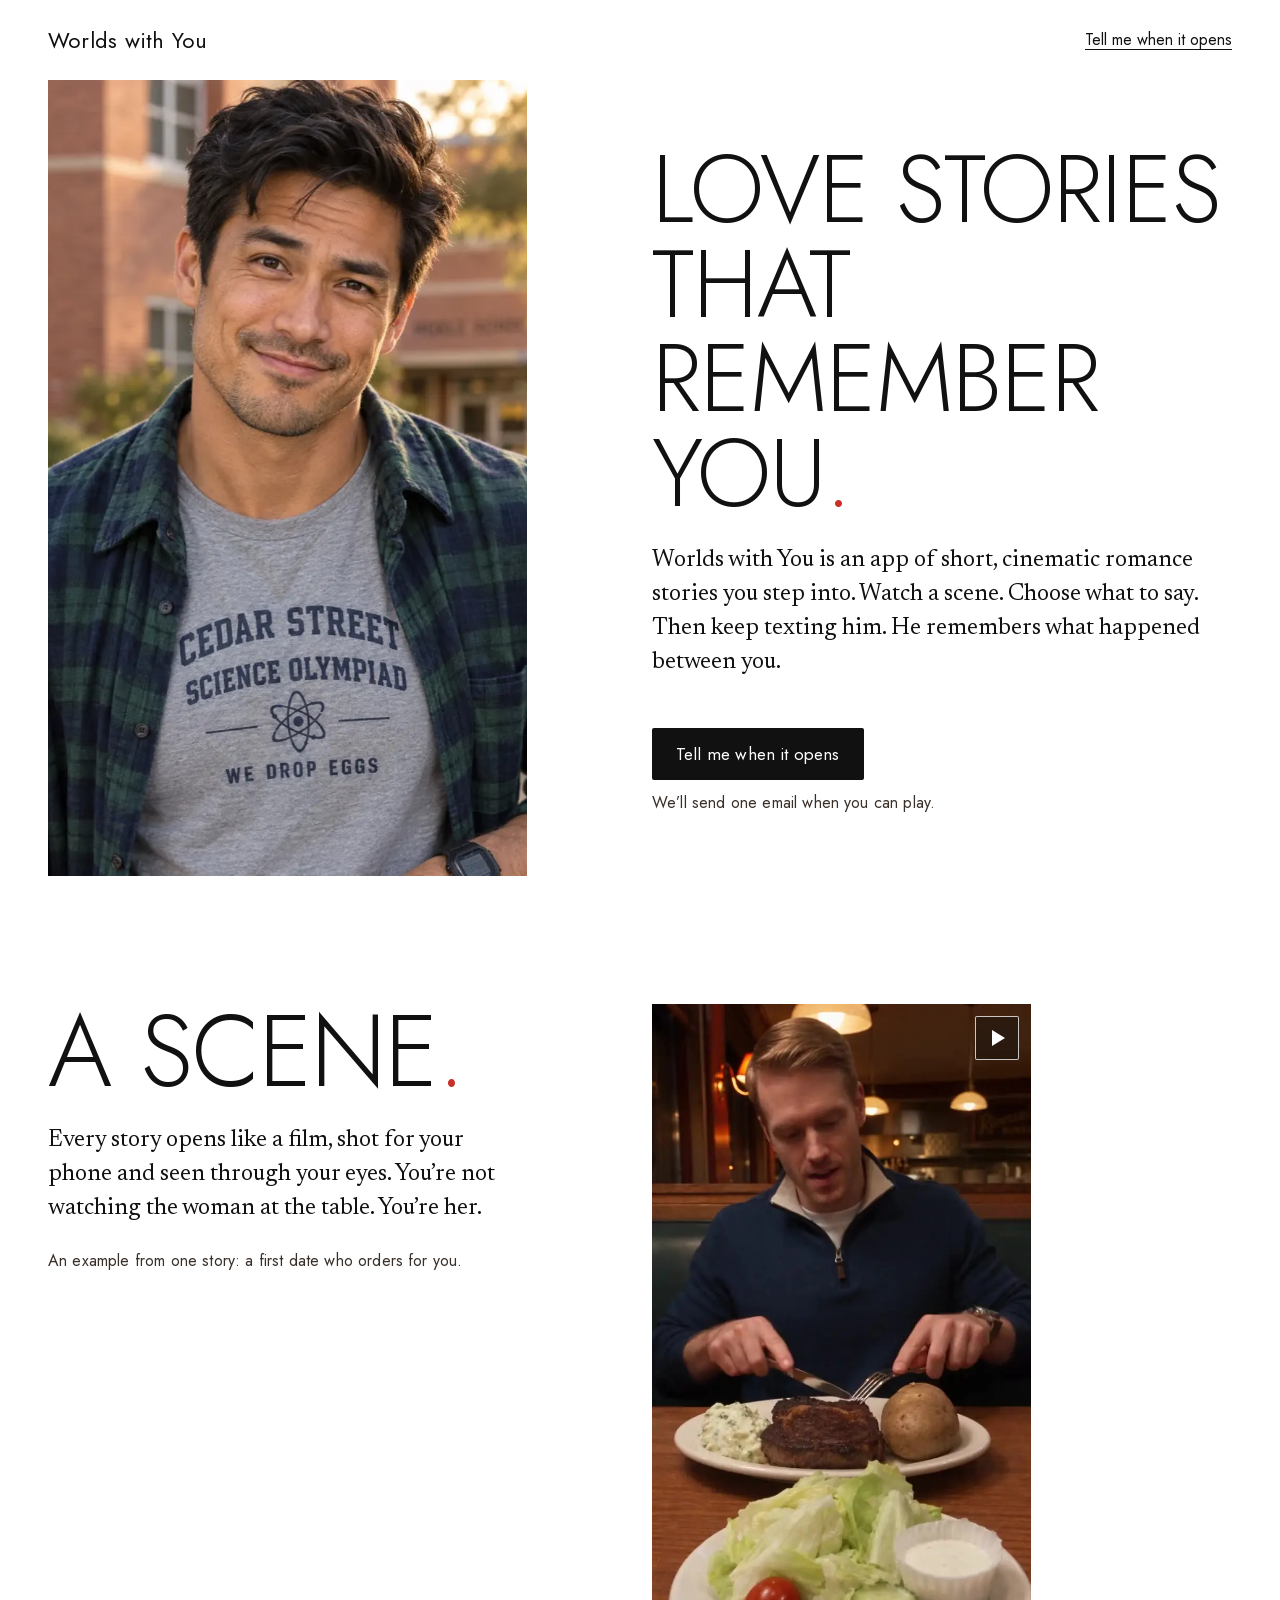
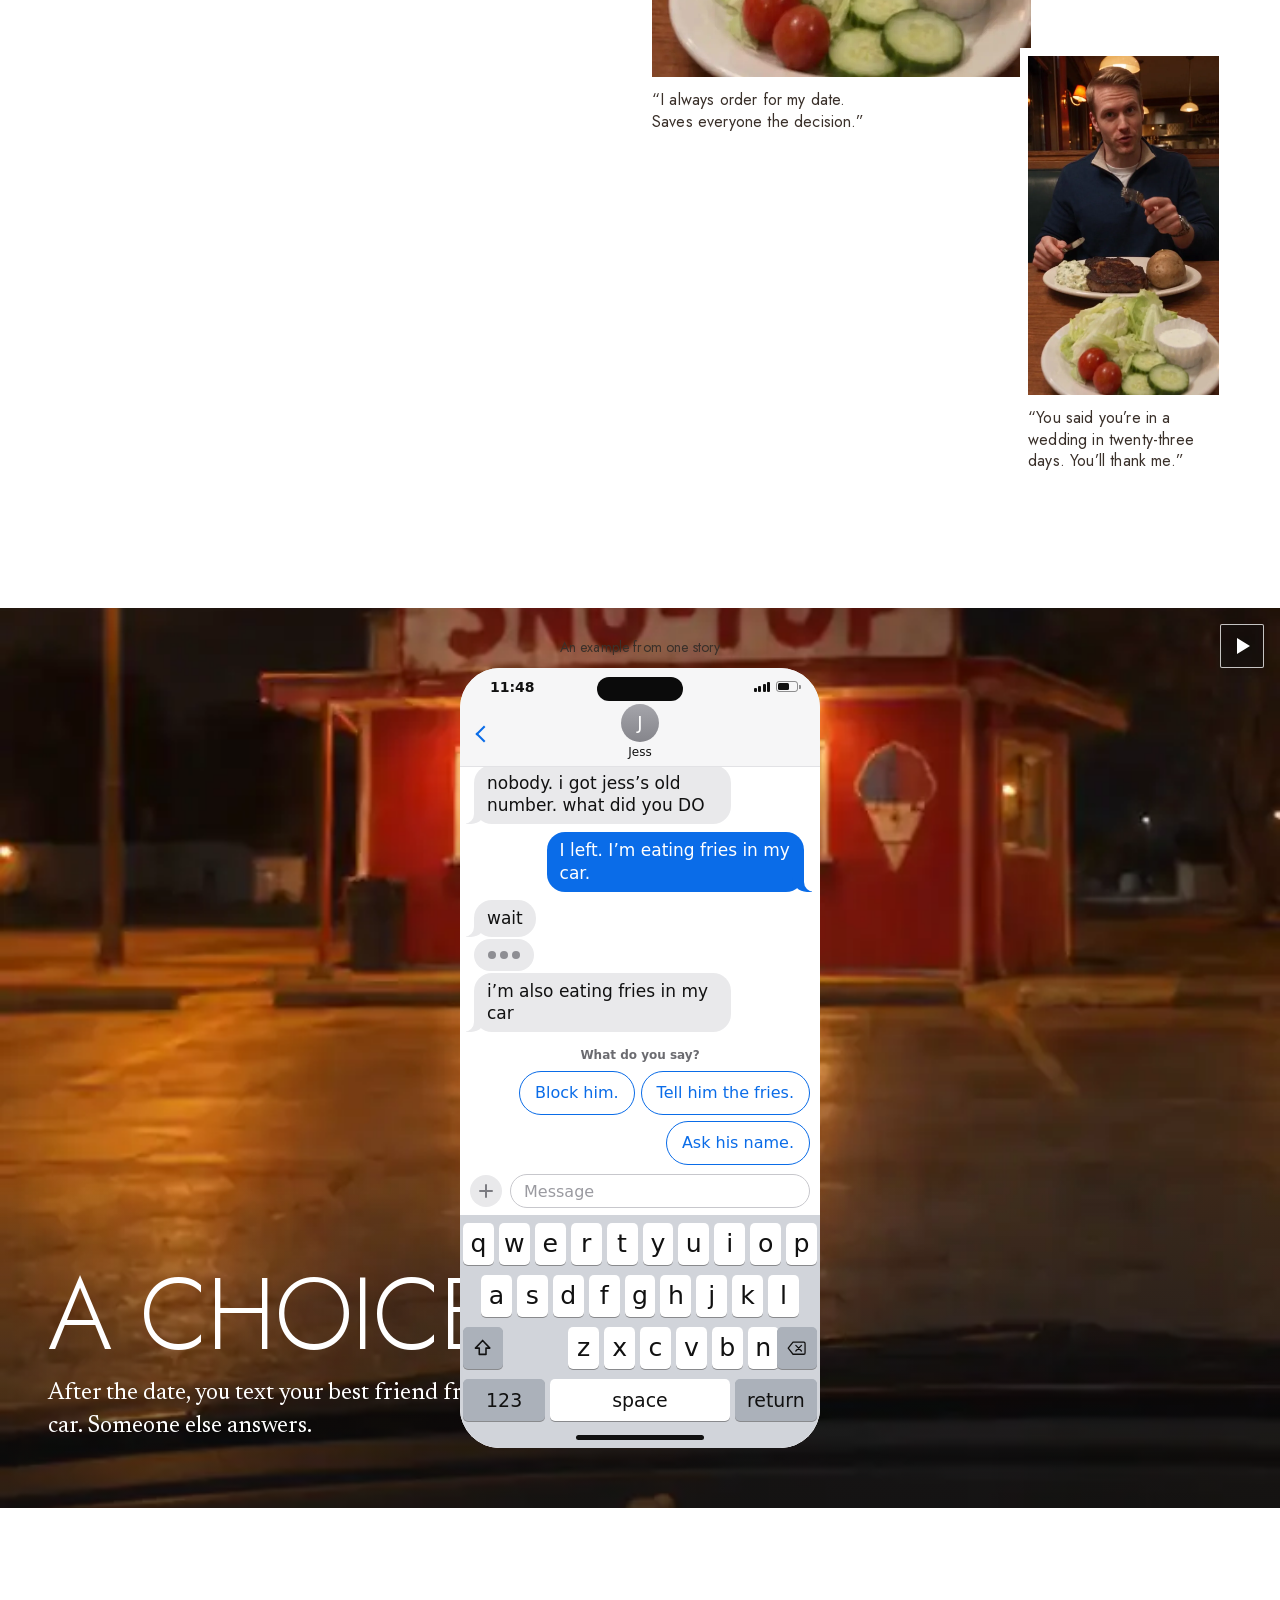
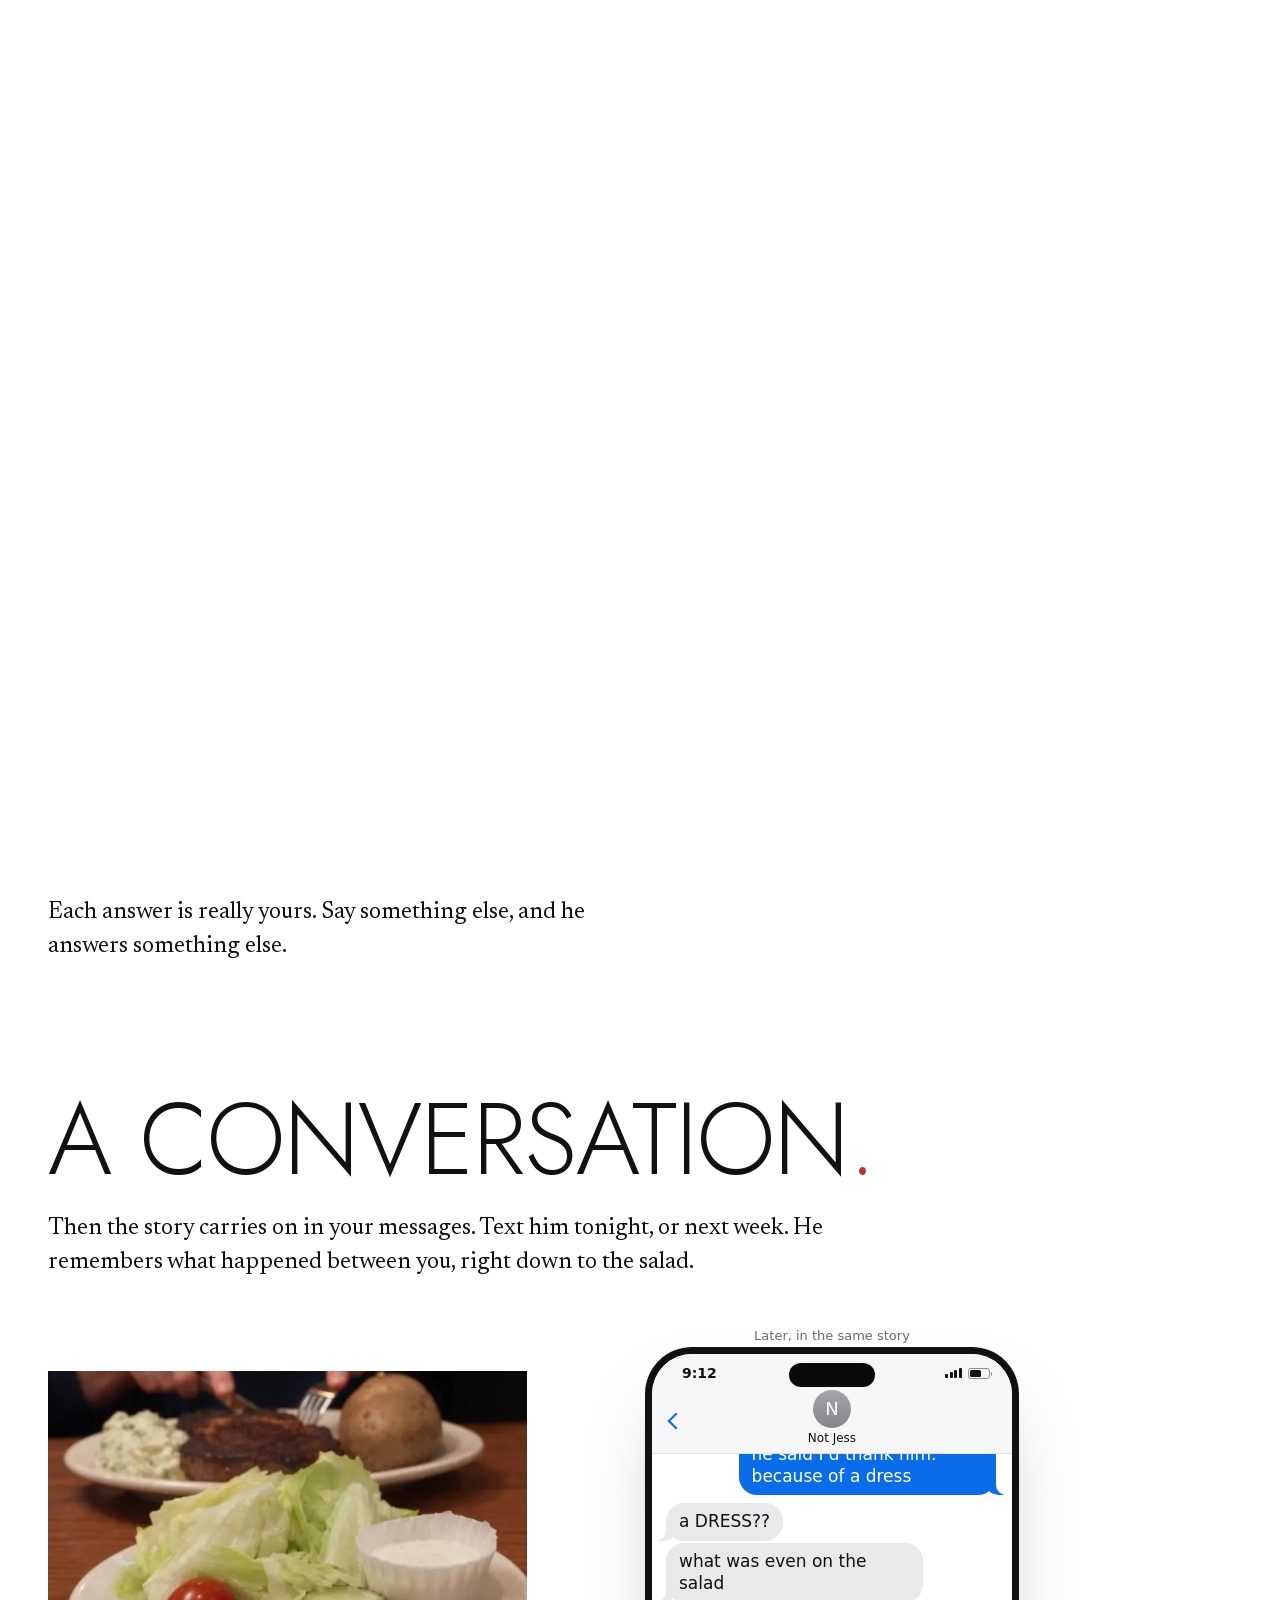
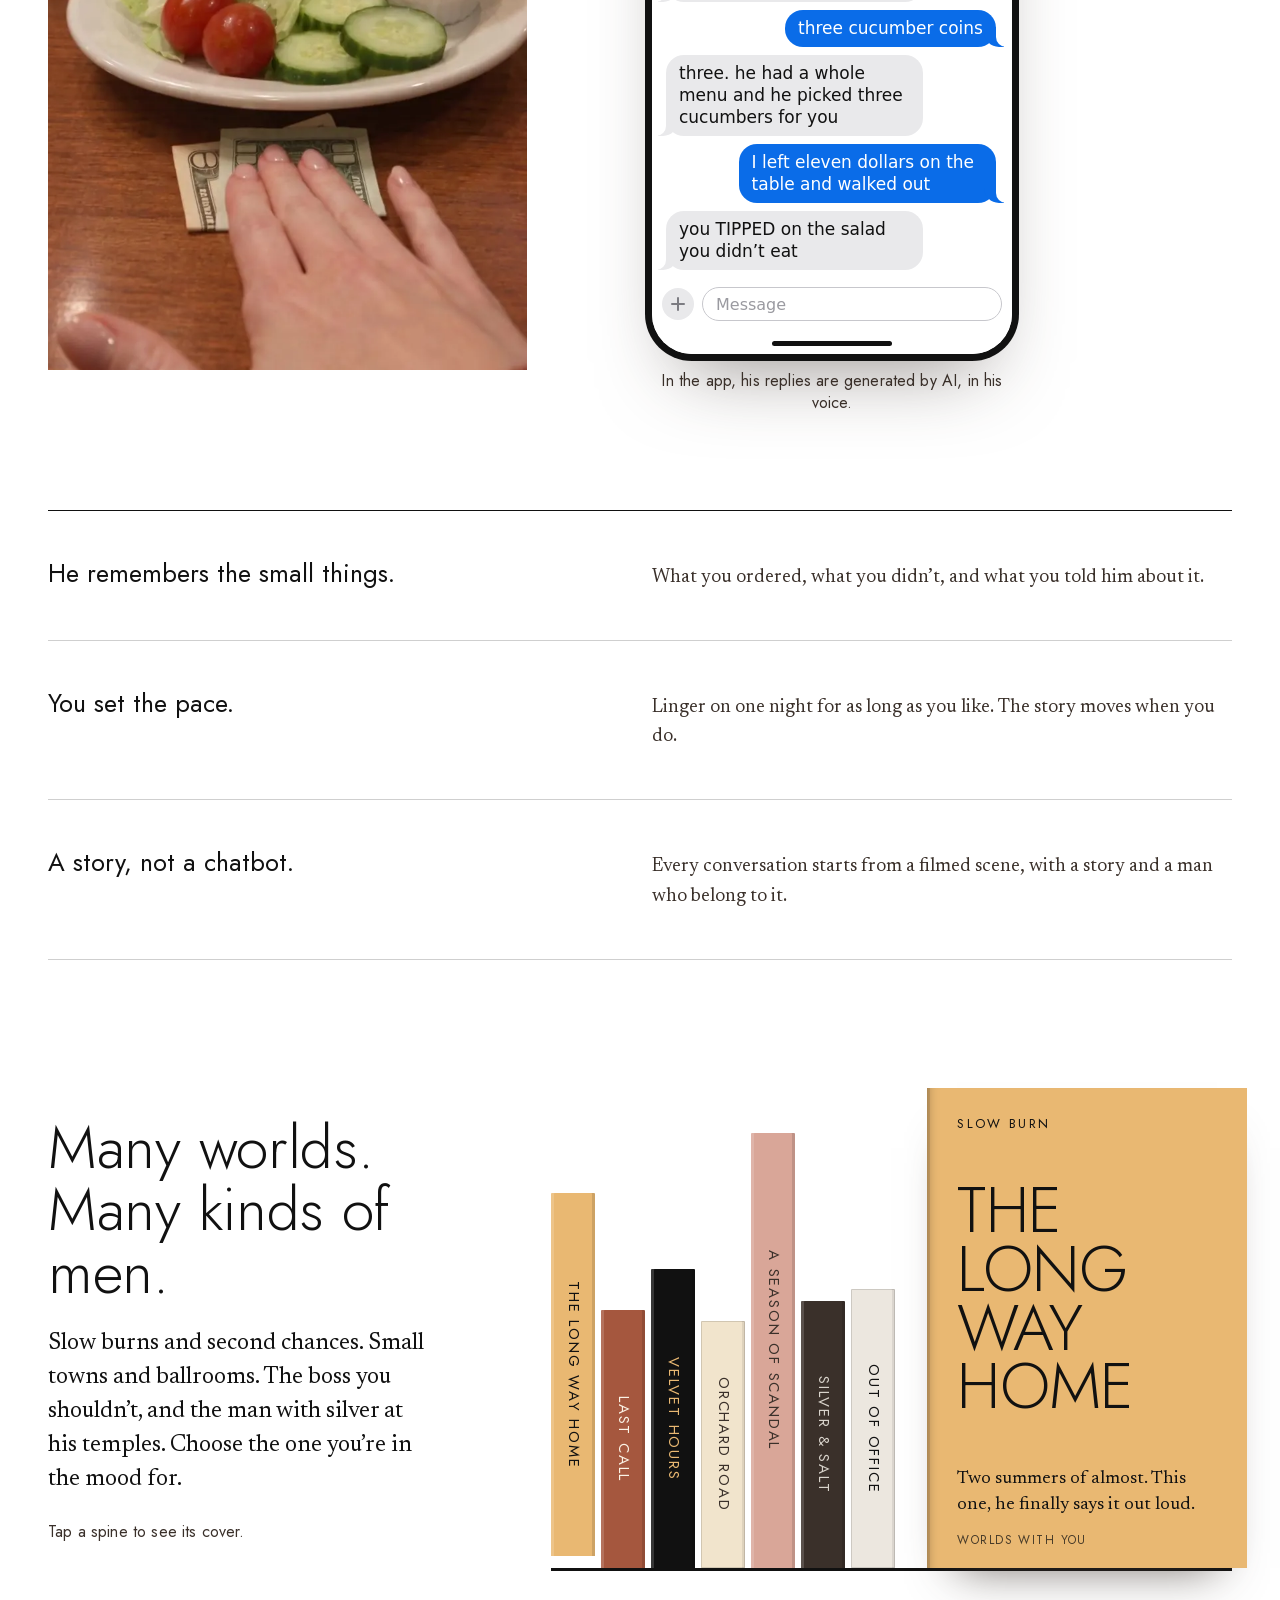
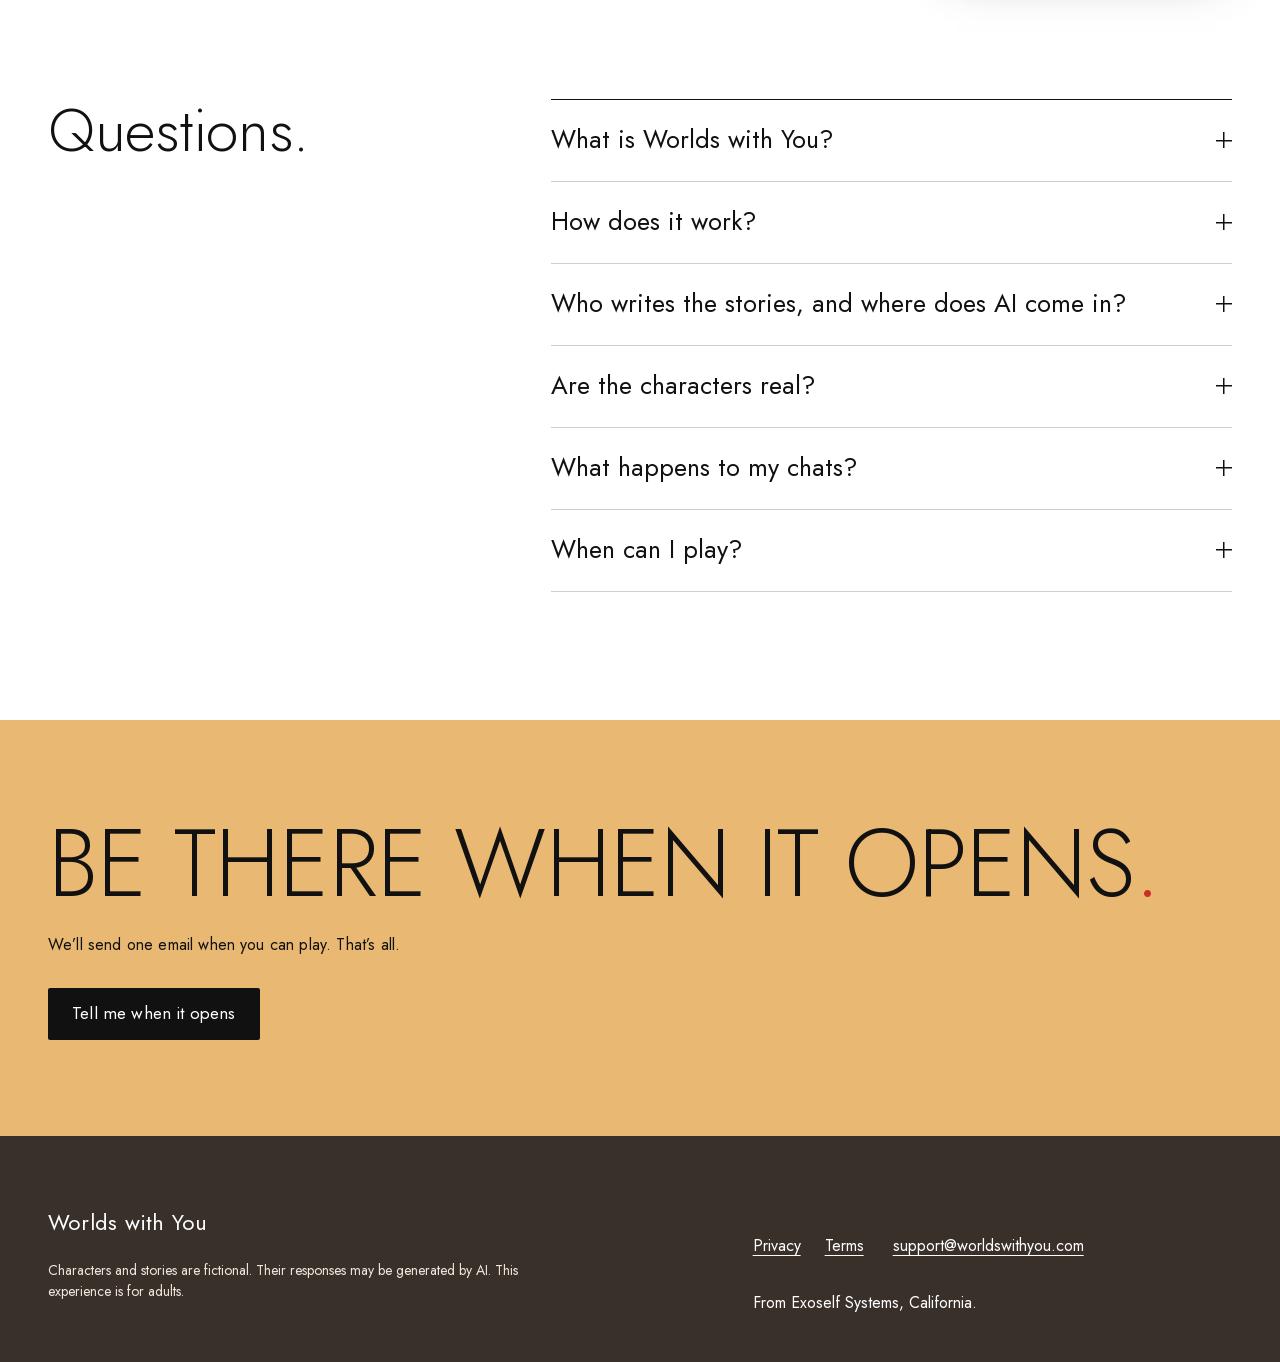
==== commit 85403e0f: "Fix iris flicker and rewind the chosen reply on scroll-back The "A choice" iris animated clip-path o" ====
--- a/public/index.html
+++ b/public/index.html
@@ -385,7 +385,11 @@
   .moment{height:560svh;view-timeline:--moment block}
   .stage{position:sticky;top:0;height:100svh;overflow:hidden;
     --pw:min(304px, 100% - 64px); --ph:min(700px, 100svh - 72px); --iris:min(78vw, 56svh, 440px)}
-  .film{position:absolute;inset:0;height:auto;aspect-ratio:auto;
+  .film{position:absolute;inset:0;height:auto;aspect-ratio:auto;isolation:isolate}
+  /* the iris is a paper-coloured overlay with a hole, not a clip-path: WebKit sometimes clips
+     a composited video to the clip-path's bounding box, which flickers to a rectangle */
+  .film::after{content:"";position:absolute;left:50%;top:50%;z-index:3;width:100%;height:100%;
+    transform:translate(-50%,-50%);box-shadow:0 0 0 100vmax var(--paper);pointer-events:none;
     animation:iris linear both;animation-timeline:--moment;animation-range:contain 5% contain 30%}
   .film-title,.film .pp{animation:fade-out linear both;animation-timeline:--moment;animation-range:contain 3% contain 13%}
   .moment .phone-wrap{position:absolute;inset:0;margin:0;width:auto;display:grid;place-items:center}
@@ -396,6 +400,10 @@
   .moment .phone-label.top{top:calc(50% - var(--ph)/2 - 30px);font-size:.875rem}
   .moment .thread{overflow:hidden;justify-content:flex-end}
   .moment .thread > :first-child{margin-top:0}
+  /* the chosen reply is part of the history: it retracts on the way back up, just before the choices */
+  .moment .outs{flex:none;overflow:hidden;animation:outs-in linear both;animation-timeline:--moment;
+    animation-range:contain 83% contain 85%}
+  @keyframes outs-in{from{max-height:0;opacity:0}to{max-height:40em;opacity:1}}
   .moment .ph-head{animation:fade-in linear both;animation-timeline:--moment;animation-range:contain 30% contain 33%}
   .moment .thread > .row{animation:arrive linear both;animation-timeline:--moment;
     animation-range:contain var(--at) contain calc(var(--at) + 2.5%)}
@@ -409,9 +417,9 @@
   .moment .sheet{animation:say-in linear both;animation-timeline:--moment;animation-range:contain 85% contain 91%}
   @keyframes say-in{from{max-height:0;opacity:0;overflow:hidden}to{max-height:60em;opacity:1;overflow:visible}}
   @keyframes iris{
-    0%{clip-path:inset(0 0 0 0 round 0)}
-    48%{clip-path:inset(calc(50% - var(--iris)/2) calc(50% - var(--iris)/2) round 50%)}
-    100%{clip-path:inset(calc(50% - var(--ph)/2) calc(50% - var(--pw)/2) round var(--r-device))}
+    0%{width:100%;height:100%;border-radius:0}
+    48%{width:var(--iris);height:var(--iris);border-radius:calc(var(--iris)/2)}
+    100%{width:var(--pw);height:var(--ph);border-radius:var(--r-device)}
   }
   @keyframes fade-out{to{opacity:0;visibility:hidden}}
   @keyframes fade-in{from{opacity:0}to{opacity:1}}
@@ -786,7 +794,19 @@
     const toEnd = () => { if (scrolls) thread.scrollTop = thread.scrollHeight; };
     if (scrolls) { thread.tabIndex = 0; toEnd(); new ResizeObserver(toEnd).observe(form.querySelector('.outs')); }
     form.addEventListener('change', () => { form.querySelector('.again').focus({ preventScroll: true }); toEnd(); });
-    form.addEventListener('reset', () => setTimeout(() => { form.querySelector('input').focus({ preventScroll: true }); toEnd(); }));
+    form.addEventListener('reset', () => setTimeout(() => { if (!rewinding) form.querySelector('input').focus({ preventScroll: true }); toEnd(); }));
+    // Scrolled back above the choice: the reply has retracted, so forget the choice and ask again.
+    const outs = form.querySelector('.outs');
+    let rewinding = false, queued = false;
+    addEventListener('scroll', () => {
+      if (queued) return; queued = true;
+      requestAnimationFrame(() => {
+        queued = false;
+        if (form.querySelector('input:checked') && getComputedStyle(outs).maxHeight === '0px') {
+          rewinding = true; form.reset(); setTimeout(() => { rewinding = false; });
+        }
+      });
+    }, { passive: true });
   }
 })();
 </script>
